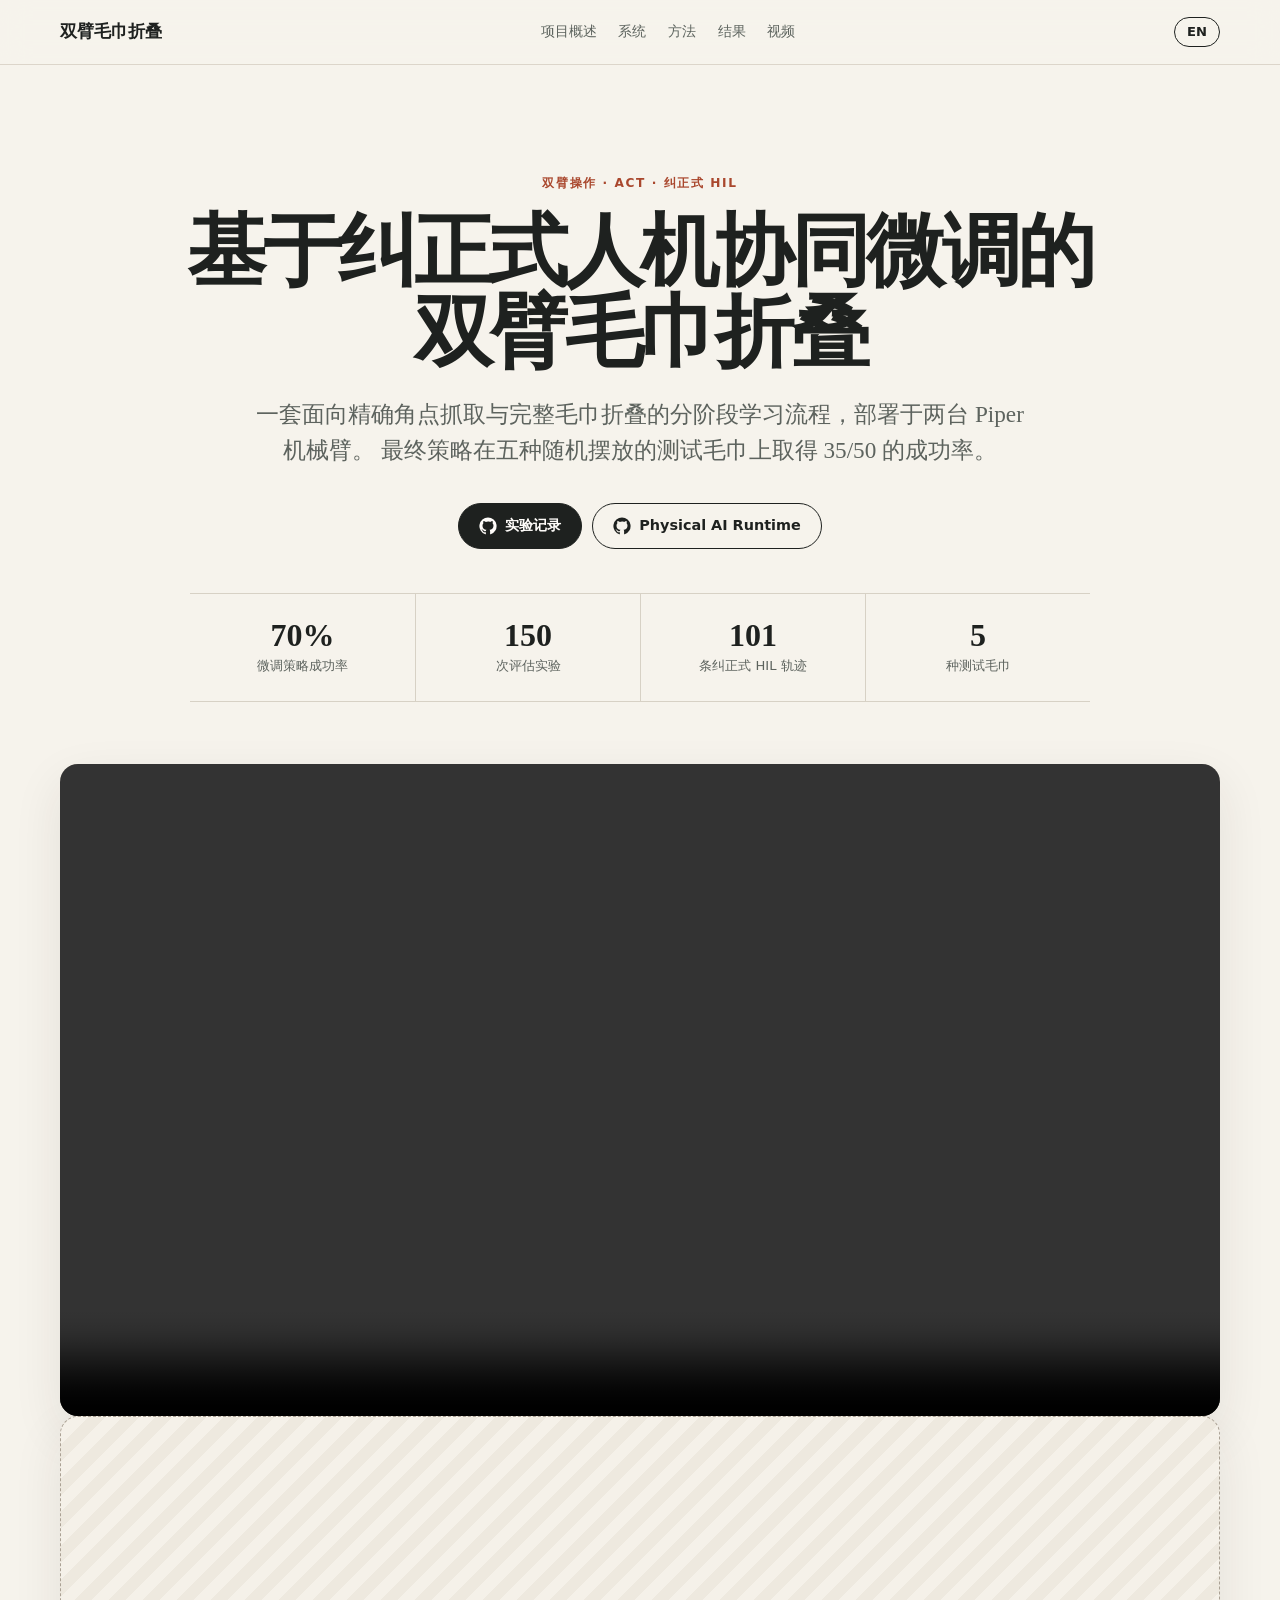
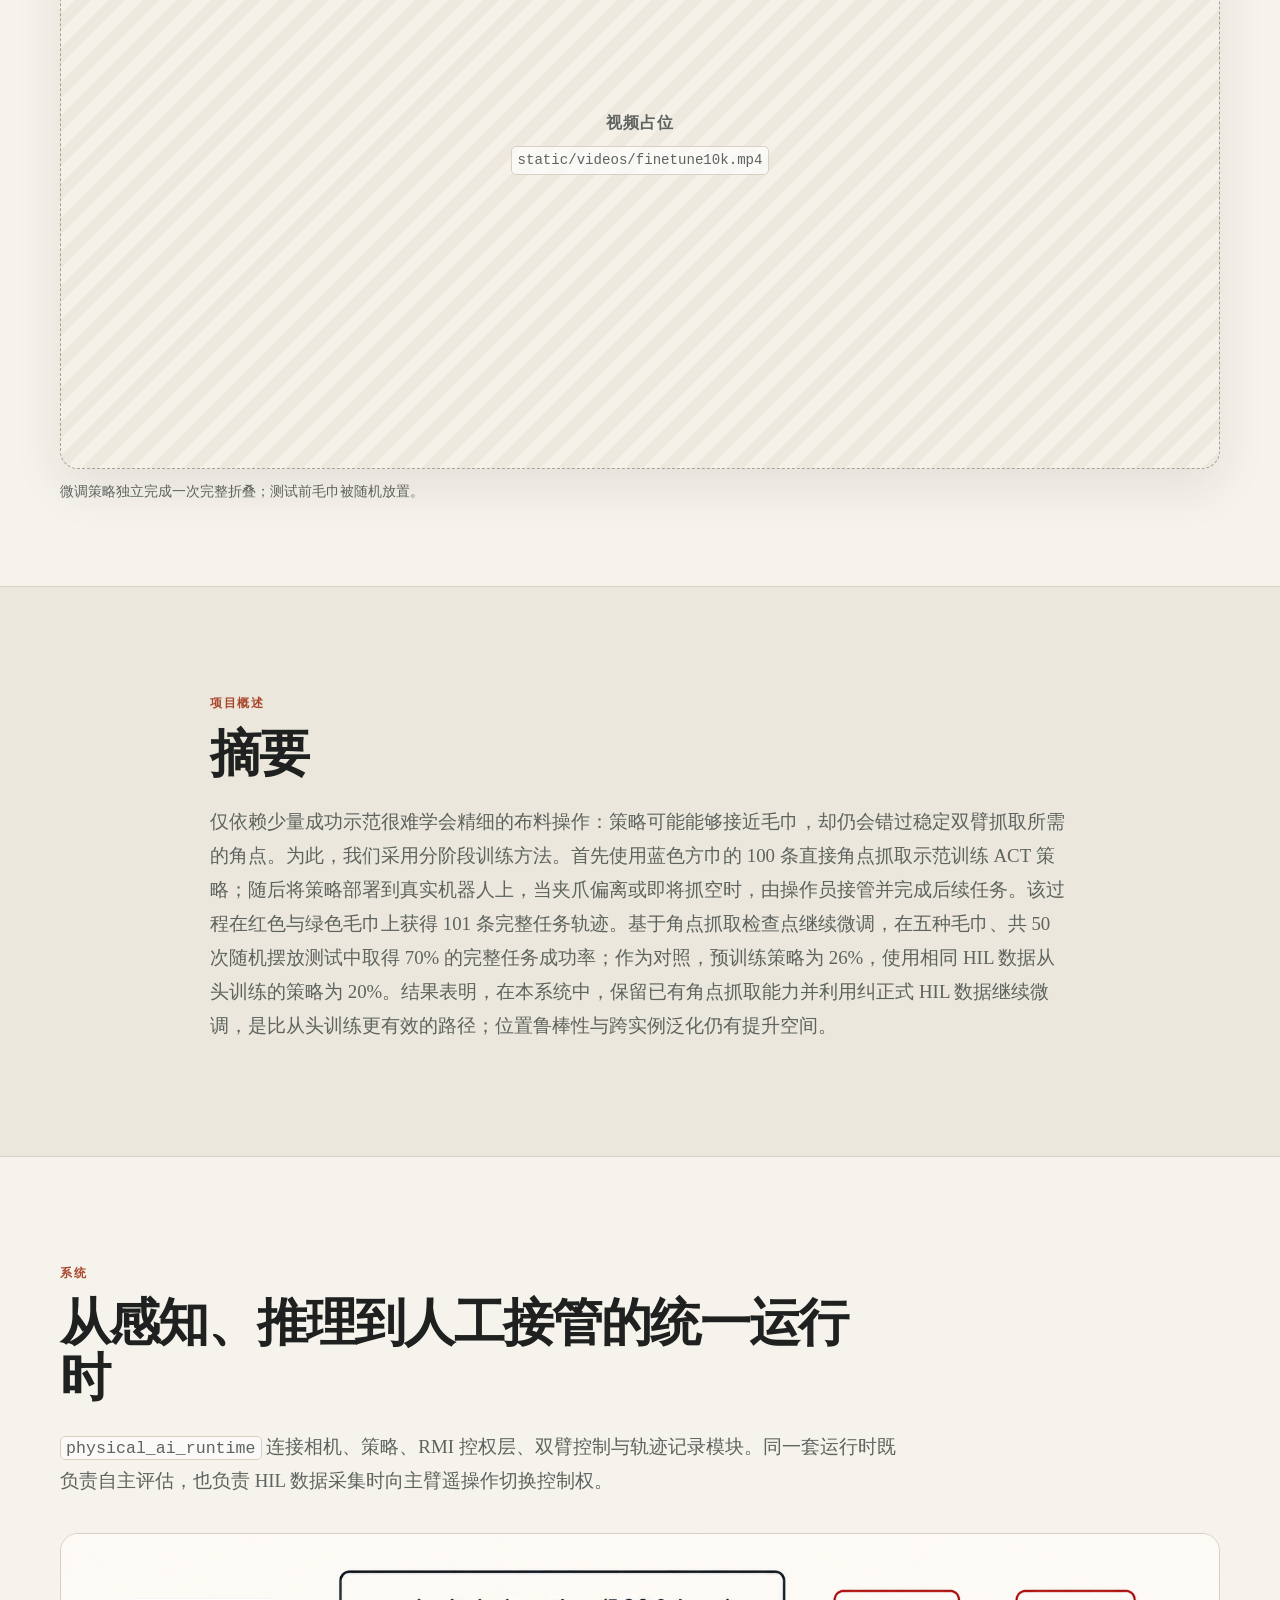
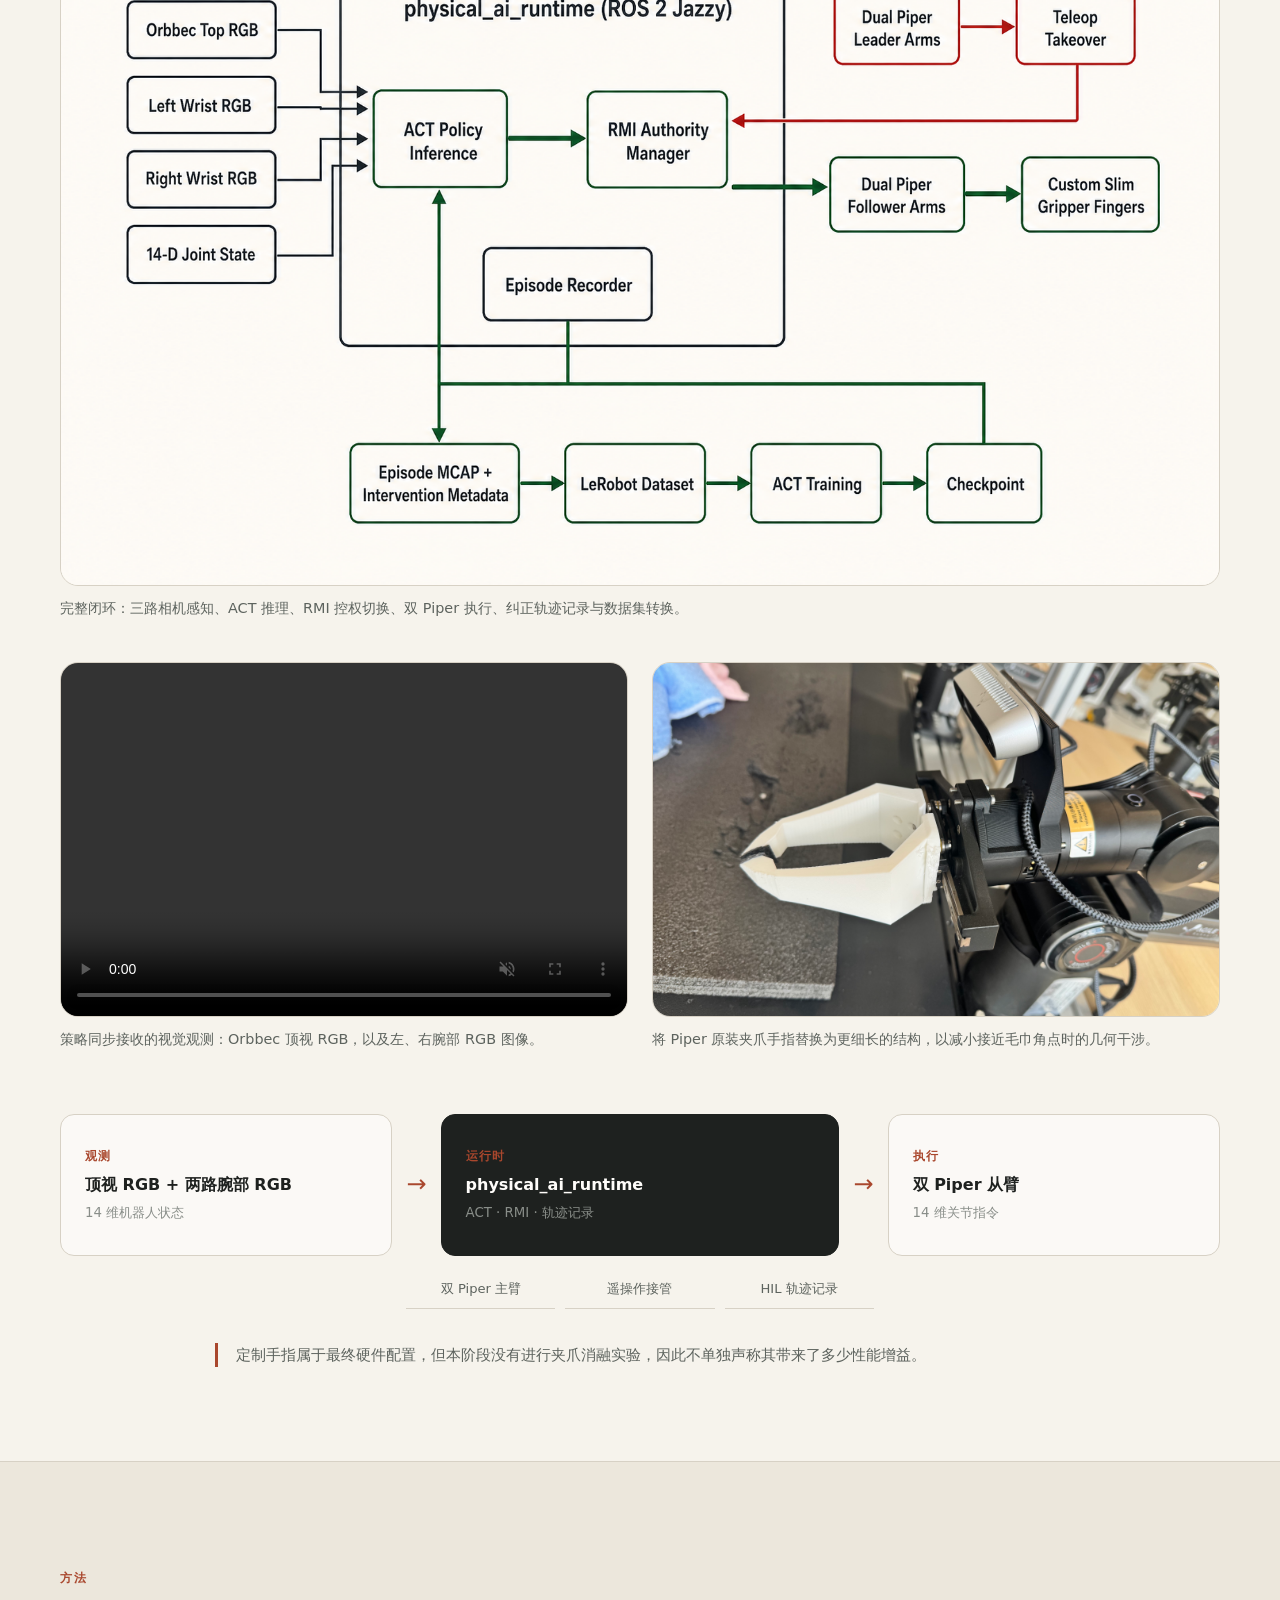
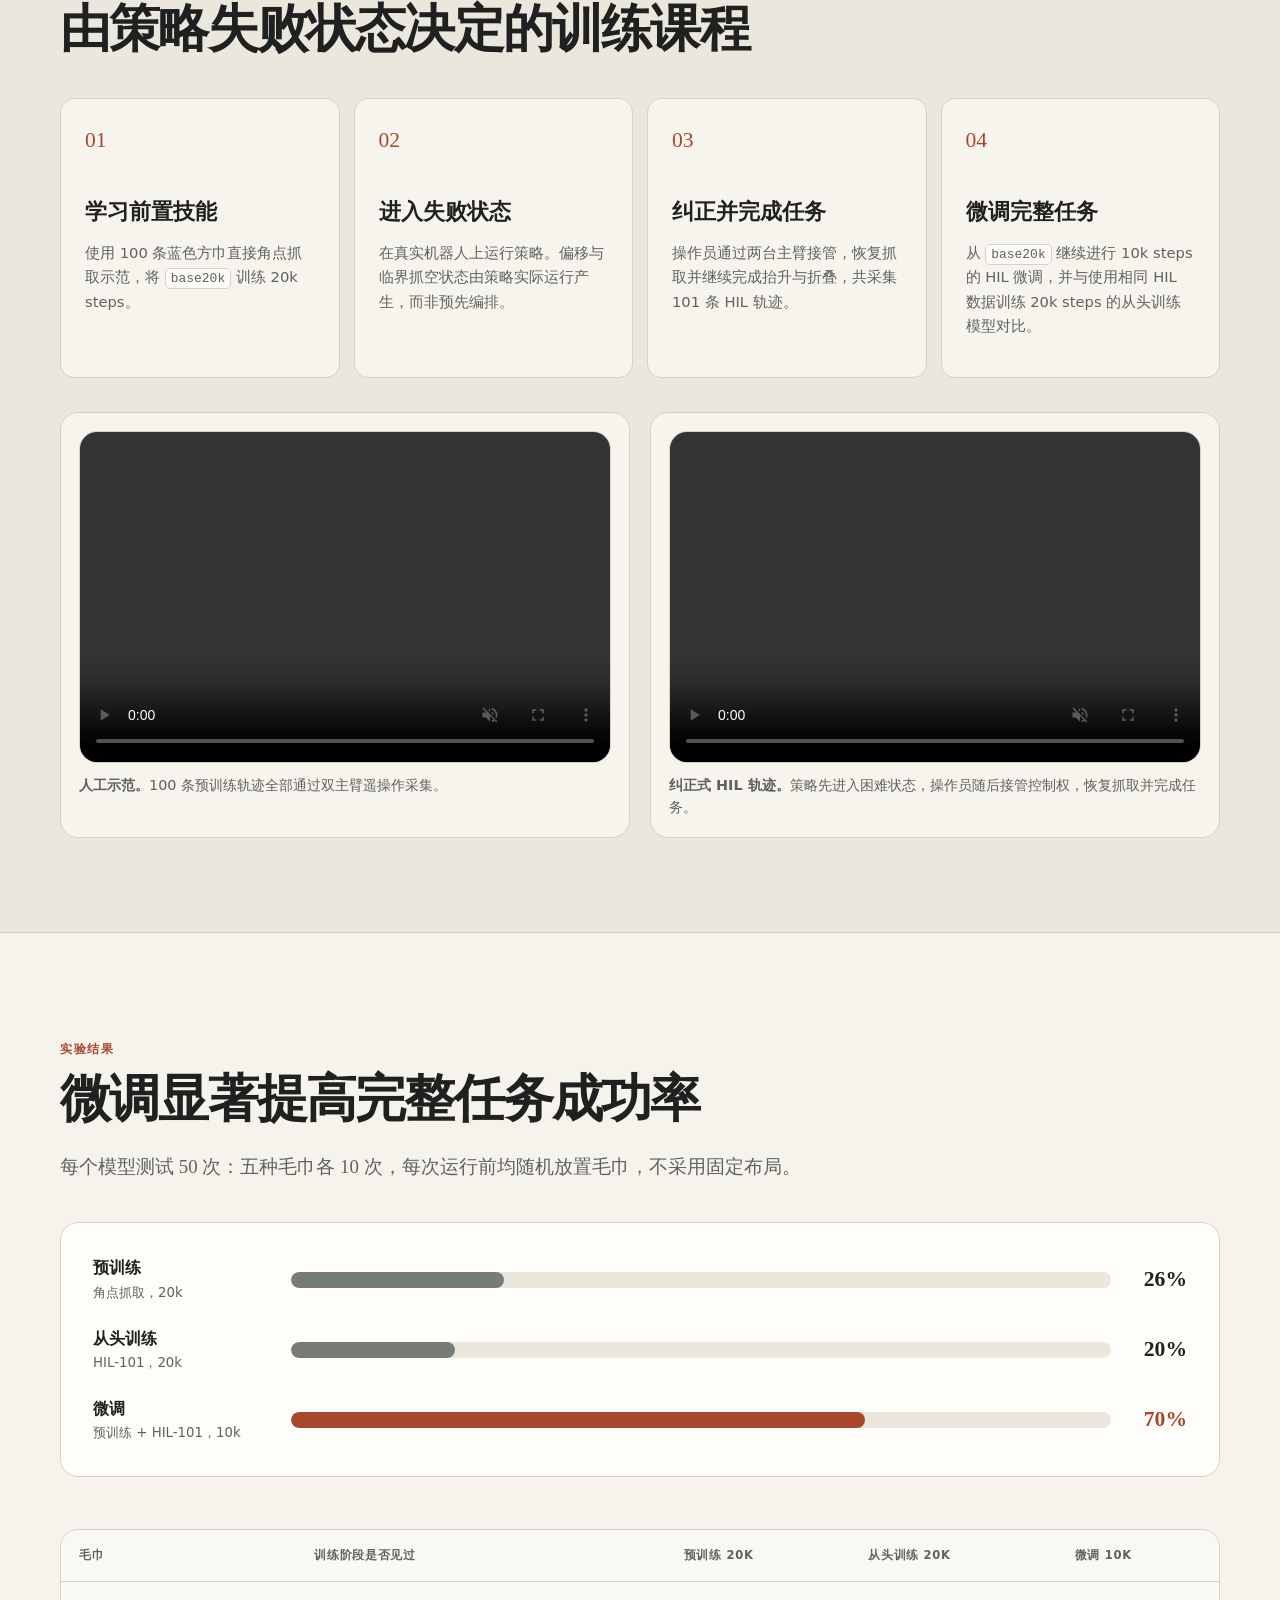
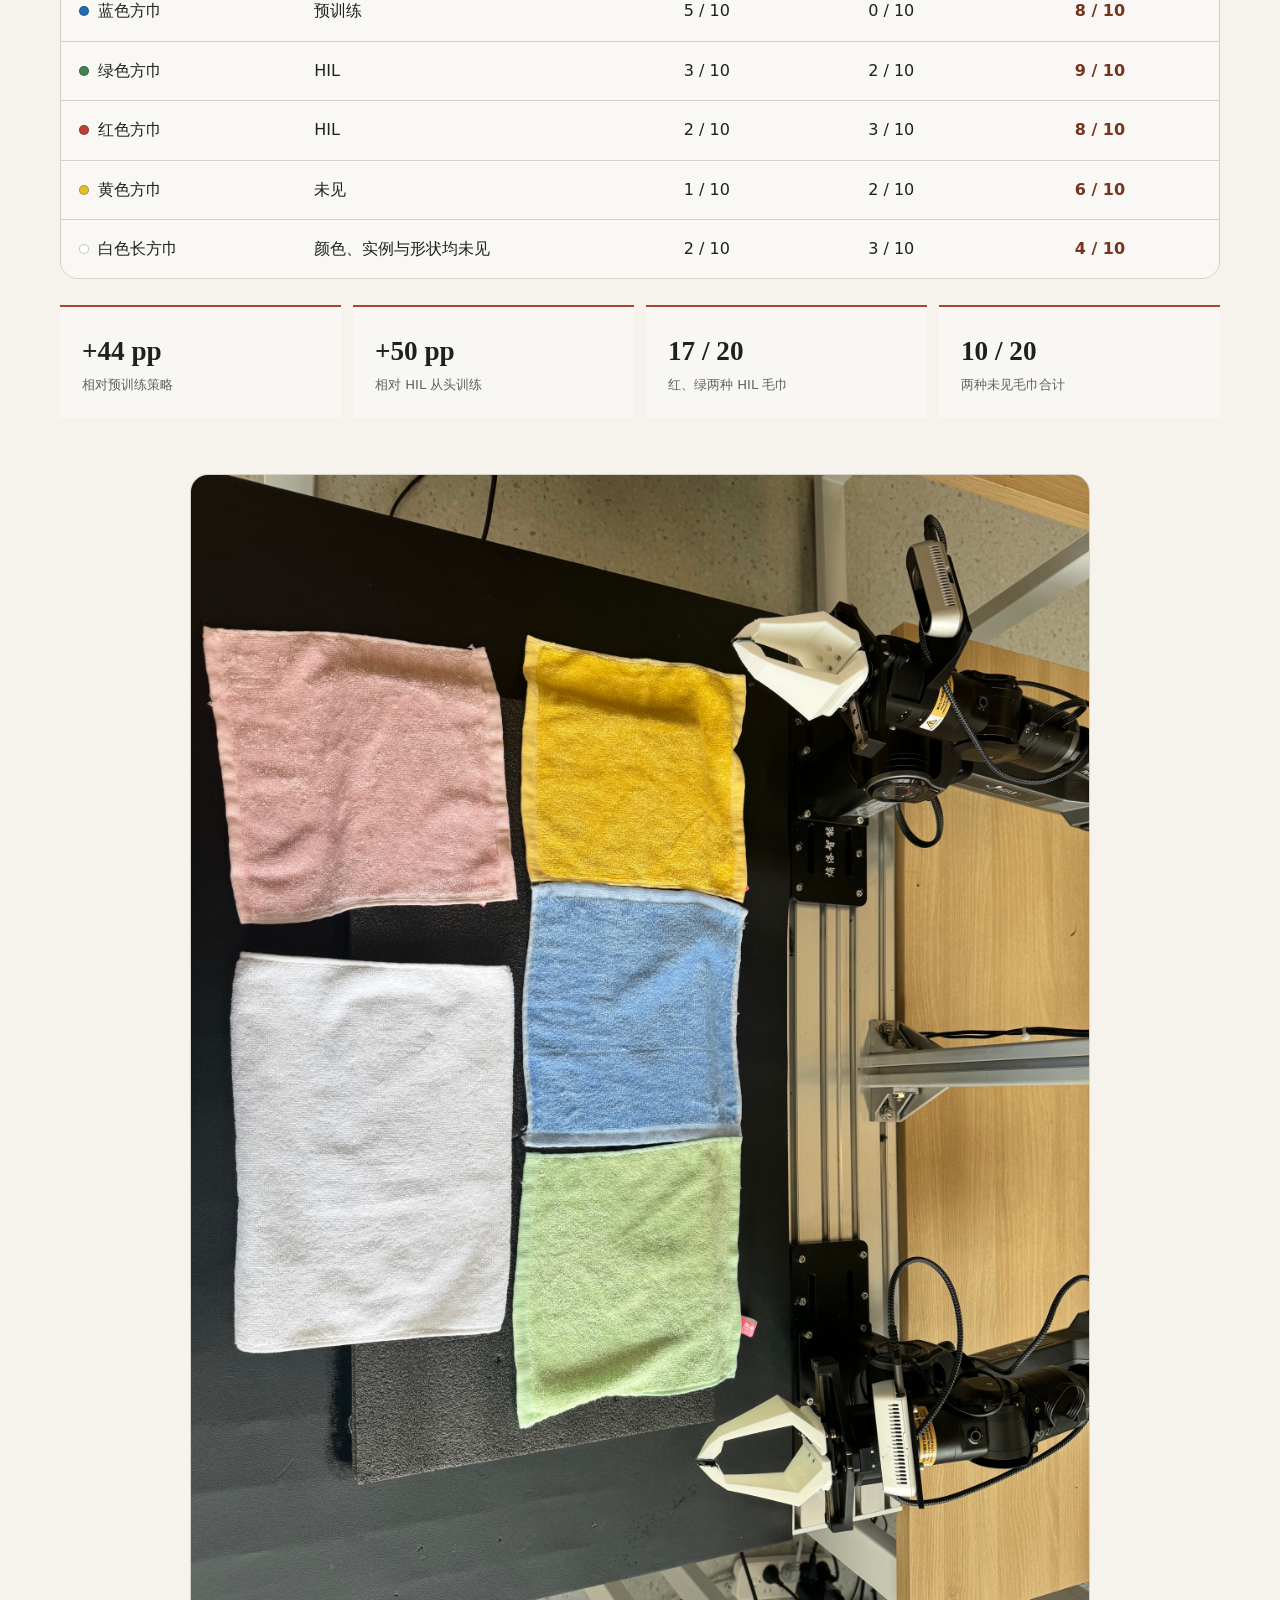
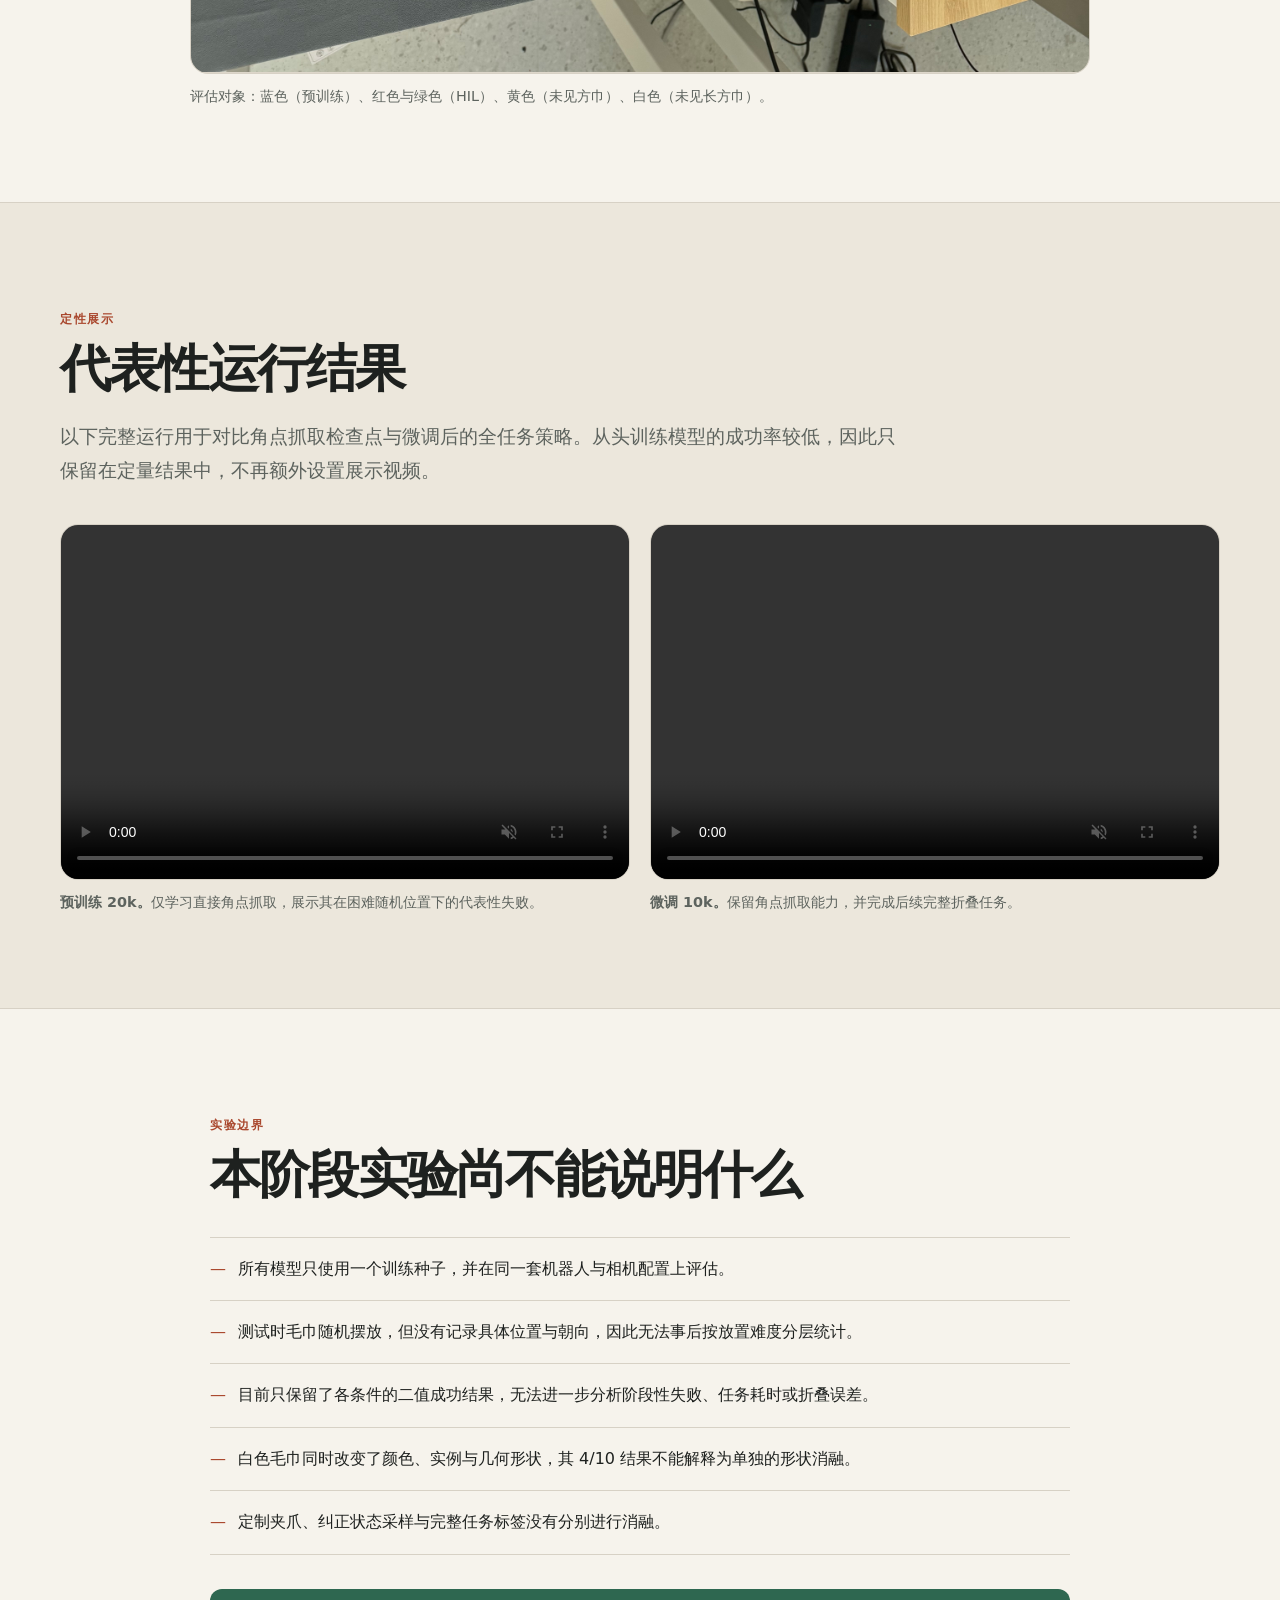
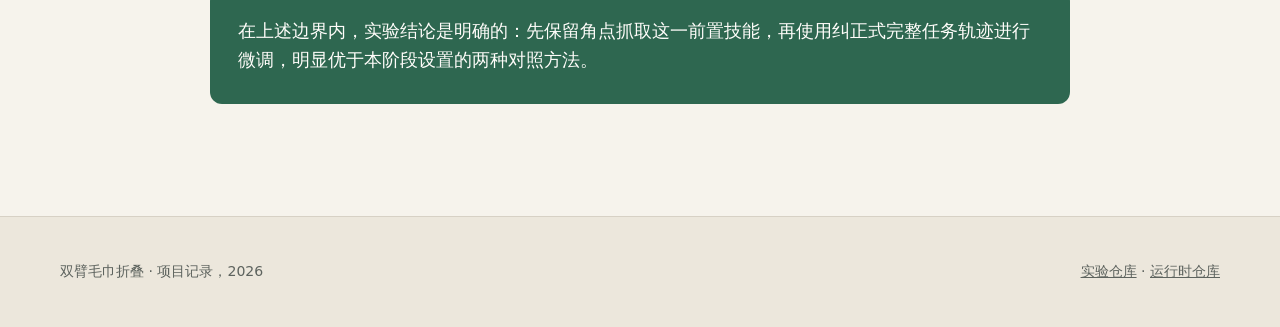
==== zh.html @ 4619b837 "feat: publish bilingual bimanual folding project page" ====
<!doctype html>
<html lang="zh-CN">
<head>
  <meta charset="utf-8">
  <meta name="viewport" content="width=device-width, initial-scale=1">
  <title>基于纠正式人机协同微调的双臂毛巾折叠</title>
  <meta name="description" content="一套基于双 Piper 机械臂的毛巾折叠系统：先用 ACT 学习角点抓取，再通过纠正式人机协同数据完成全任务微调。">
  <meta name="keywords" content="双臂操作, 毛巾折叠, ACT, 模仿学习, 人机协同, 机器人">
  <meta name="author" content="Bimanual Folding Project">
  <meta name="theme-color" content="#f5f2eb">
  <meta property="og:type" content="website">
  <meta property="og:title" content="基于纠正式人机协同微调的双臂毛巾折叠">
  <meta property="og:description" content="从角点抓取预训练到双 Piper 机械臂上的纠正式 HIL 微调。">
  <meta property="og:url" content="https://dream25851.github.io/Bimanual_Folding/zh.html">
  <meta property="og:image" content="https://dream25851.github.io/Bimanual_Folding/static/images/runtime_architecture.png">
  <meta name="twitter:card" content="summary_large_image">
  <link rel="stylesheet" href="static/css/index.css">
  <script defer src="static/js/index.js"></script>
</head>
<body>
  <header class="site-header">
    <nav class="nav-shell" aria-label="主导航">
      <a class="wordmark" href="#top">双臂毛巾折叠</a>
      <div class="nav-links">
        <a href="#overview">项目概述</a>
        <a href="#system">系统</a>
        <a href="#method">方法</a>
        <a href="#results">结果</a>
        <a href="#media">视频</a>
      </div>
      <a class="language-switch" href="index.html" lang="en" aria-label="Switch to English">EN</a>
    </nav>
  </header>

  <main id="top">
    <section class="hero section-shell">
      <div class="eyebrow">双臂操作 · ACT · 纠正式 HIL</div>
      <h1>基于纠正式人机协同微调的双臂毛巾折叠</h1>
      <p class="hero-lede">
        一套面向精确角点抓取与完整毛巾折叠的分阶段学习流程，部署于两台 Piper 机械臂。
        最终策略在五种随机摆放的测试毛巾上取得 35/50 的成功率。
      </p>
      <div class="hero-actions">
        <a class="button primary" href="https://github.com/dream25851/ACT" target="_blank" rel="noreferrer"><svg class="github-icon" viewBox="0 0 24 24" aria-hidden="true"><path d="M12 .7a11.5 11.5 0 0 0-3.64 22.4c.58.1.79-.25.79-.56v-2.22c-3.22.7-3.9-1.37-3.9-1.37-.53-1.34-1.29-1.7-1.29-1.7-1.05-.72.08-.71.08-.71 1.17.08 1.78 1.2 1.78 1.2 1.04 1.78 2.72 1.27 3.38.97.1-.75.4-1.27.74-1.56-2.57-.29-5.27-1.28-5.27-5.68 0-1.26.45-2.28 1.19-3.09-.12-.29-.52-1.46.11-3.05 0 0 .97-.31 3.16 1.18A10.9 10.9 0 0 1 12 6.12c.98 0 1.94.13 2.85.38 2.2-1.49 3.16-1.18 3.16-1.18.63 1.59.23 2.76.11 3.05.74.81 1.19 1.83 1.19 3.09 0 4.41-2.71 5.38-5.29 5.67.42.36.79 1.06.79 2.14v3.27c0 .31.21.67.8.56A11.5 11.5 0 0 0 12 .7Z"/></svg>实验记录</a>
        <a class="button secondary" href="https://github.com/dream25851/physical_ai_runtime" target="_blank" rel="noreferrer"><svg class="github-icon" viewBox="0 0 24 24" aria-hidden="true"><path d="M12 .7a11.5 11.5 0 0 0-3.64 22.4c.58.1.79-.25.79-.56v-2.22c-3.22.7-3.9-1.37-3.9-1.37-.53-1.34-1.29-1.7-1.29-1.7-1.05-.72.08-.71.08-.71 1.17.08 1.78 1.2 1.78 1.2 1.04 1.78 2.72 1.27 3.38.97.1-.75.4-1.27.74-1.56-2.57-.29-5.27-1.28-5.27-5.68 0-1.26.45-2.28 1.19-3.09-.12-.29-.52-1.46.11-3.05 0 0 .97-.31 3.16 1.18A10.9 10.9 0 0 1 12 6.12c.98 0 1.94.13 2.85.38 2.2-1.49 3.16-1.18 3.16-1.18.63 1.59.23 2.76.11 3.05.74.81 1.19 1.83 1.19 3.09 0 4.41-2.71 5.38-5.29 5.67.42.36.79 1.06.79 2.14v3.27c0 .31.21.67.8.56A11.5 11.5 0 0 0 12 .7Z"/></svg>Physical AI Runtime</a>
      </div>
      <div class="headline-metrics" aria-label="核心结果">
        <div class="metric"><strong>70%</strong><span>微调策略成功率</span></div>
        <div class="metric"><strong>150</strong><span>次评估实验</span></div>
        <div class="metric"><strong>101</strong><span>条纠正式 HIL 轨迹</span></div>
        <div class="metric"><strong>5</strong><span>种测试毛巾</span></div>
      </div>
    </section>

    <section class="wide-media section-shell" aria-label="项目演示视频">
      <video class="asset-media" controls muted loop playsinline preload="metadata" data-fallback="zh-finetune-fallback">
        <source src="static/videos/finetune10k.mp4" type="video/mp4">
      </video>
      <div class="asset-fallback" id="zh-finetune-fallback" hidden>
        <span>视频占位</span>
        <code>static/videos/finetune10k.mp4</code>
      </div>
      <p class="media-caption">微调策略独立完成一次完整折叠；测试前毛巾被随机放置。</p>
    </section>

    <section class="paper-section muted" id="overview">
      <div class="section-shell narrow">
        <p class="section-kicker">项目概述</p>
        <h2>摘要</h2>
        <p class="abstract">
          仅依赖少量成功示范很难学会精细的布料操作：策略可能能够接近毛巾，却仍会错过稳定双臂抓取所需的角点。为此，我们采用分阶段训练方法。首先使用蓝色方巾的 100 条直接角点抓取示范训练 ACT 策略；随后将策略部署到真实机器人上，当夹爪偏离或即将抓空时，由操作员接管并完成后续任务。该过程在红色与绿色毛巾上获得 101 条完整任务轨迹。基于角点抓取检查点继续微调，在五种毛巾、共 50 次随机摆放测试中取得 70% 的完整任务成功率；作为对照，预训练策略为 26%，使用相同 HIL 数据从头训练的策略为 20%。结果表明，在本系统中，保留已有角点抓取能力并利用纠正式 HIL 数据继续微调，是比从头训练更有效的路径；位置鲁棒性与跨实例泛化仍有提升空间。
        </p>
      </div>
    </section>

    <section class="paper-section" id="system">
      <div class="section-shell">
        <p class="section-kicker">系统</p>
        <h2>从感知、推理到人工接管的统一运行时</h2>
        <p class="section-intro">
          <code>physical_ai_runtime</code> 连接相机、策略、RMI 控权层、双臂控制与轨迹记录模块。同一套运行时既负责自主评估，也负责 HIL 数据采集时向主臂遥操作切换控制权。
        </p>

        <figure class="media-panel architecture-figure">
          <div class="asset-frame architecture-frame">
            <img class="asset-media" src="static/images/runtime_architecture.png" alt="physical_ai_runtime、纠正式遥操作与训练闭环架构图" loading="lazy" data-fallback="zh-architecture-fallback">
            <div class="asset-fallback" id="zh-architecture-fallback" hidden><span>架构图占位</span><code>static/images/runtime_architecture.png</code></div>
          </div>
          <figcaption>完整闭环：三路相机感知、ACT 推理、RMI 控权切换、双 Piper 执行、纠正轨迹记录与数据集转换。</figcaption>
        </figure>

        <div class="system-grid">
          <figure class="media-panel">
            <div class="asset-frame video-frame">
              <video class="asset-media" controls muted playsinline preload="metadata" data-fallback="zh-cameras-fallback">
                <source src="static/videos/three_camera_inputs.mp4" type="video/mp4">
              </video>
              <div class="asset-fallback" id="zh-cameras-fallback" hidden><span>视频占位</span><code>static/videos/three_camera_inputs.mp4</code></div>
            </div>
            <figcaption>策略同步接收的视觉观测：Orbbec 顶视 RGB，以及左、右腕部 RGB 图像。</figcaption>
          </figure>
          <figure class="media-panel">
            <div class="asset-frame image-frame">
              <img class="asset-media" src="static/images/slim_gripper.jpg" alt="Piper 机械臂上的细长定制夹爪手指" loading="lazy" data-fallback="zh-gripper-fallback">
              <div class="asset-fallback" id="zh-gripper-fallback" hidden><span>图片占位</span><code>static/images/slim_gripper.jpg</code></div>
            </div>
            <figcaption>将 Piper 原装夹爪手指替换为更细长的结构，以减小接近毛巾角点时的几何干涉。</figcaption>
          </figure>
        </div>

        <div class="architecture" aria-label="系统架构摘要">
          <div class="arch-node">
            <span class="arch-label">观测</span>
            <strong>顶视 RGB + 两路腕部 RGB</strong>
            <small>14 维机器人状态</small>
          </div>
          <div class="arch-arrow" aria-hidden="true">→</div>
          <div class="arch-node emphasized">
            <span class="arch-label">运行时</span>
            <strong>physical_ai_runtime</strong>
            <small>ACT · RMI · 轨迹记录</small>
          </div>
          <div class="arch-arrow" aria-hidden="true">→</div>
          <div class="arch-node">
            <span class="arch-label">执行</span>
            <strong>双 Piper 从臂</strong>
            <small>14 维关节指令</small>
          </div>
          <div class="arch-branch">
            <span>双 Piper 主臂</span><span>遥操作接管</span><span>HIL 轨迹记录</span>
          </div>
        </div>

        <p class="evidence-note">
          定制手指属于最终硬件配置，但本阶段没有进行夹爪消融实验，因此不单独声称其带来了多少性能增益。
        </p>
      </div>
    </section>

    <section class="paper-section muted" id="method">
      <div class="section-shell">
        <p class="section-kicker">方法</p>
        <h2>由策略失败状态决定的训练课程</h2>
        <div class="method-steps">
          <article class="method-card">
            <span class="step-number">01</span>
            <h3>学习前置技能</h3>
            <p>使用 100 条蓝色方巾直接角点抓取示范，将 <code>base20k</code> 训练 20k steps。</p>
          </article>
          <article class="method-card">
            <span class="step-number">02</span>
            <h3>进入失败状态</h3>
            <p>在真实机器人上运行策略。偏移与临界抓空状态由策略实际运行产生，而非预先编排。</p>
          </article>
          <article class="method-card">
            <span class="step-number">03</span>
            <h3>纠正并完成任务</h3>
            <p>操作员通过两台主臂接管，恢复抓取并继续完成抬升与折叠，共采集 101 条 HIL 轨迹。</p>
          </article>
          <article class="method-card">
            <span class="step-number">04</span>
            <h3>微调完整任务</h3>
            <p>从 <code>base20k</code> 继续进行 10k steps 的 HIL 微调，并与使用相同 HIL 数据训练 20k steps 的从头训练模型对比。</p>
          </article>
        </div>

        <div class="method-media-grid">
          <figure class="media-panel method-media-card">
            <div class="asset-frame video-frame">
              <video class="asset-media" controls muted playsinline preload="metadata" data-fallback="zh-teleop-fallback">
                <source src="static/videos/pretraining_teleop.mp4" type="video/mp4">
              </video>
              <div class="asset-fallback" id="zh-teleop-fallback" hidden><span>视频占位</span><code>static/videos/pretraining_teleop.mp4</code></div>
            </div>
            <figcaption><strong>人工示范。</strong>100 条预训练轨迹全部通过双主臂遥操作采集。</figcaption>
          </figure>
          <figure class="media-panel method-media-card">
            <div class="asset-frame video-frame">
              <video class="asset-media" controls muted playsinline preload="metadata" data-fallback="zh-hil-fallback">
                <source src="static/videos/policy_hil_takeover.mp4" type="video/mp4">
              </video>
              <div class="asset-fallback" id="zh-hil-fallback" hidden><span>视频占位</span><code>static/videos/policy_hil_takeover.mp4</code></div>
            </div>
            <figcaption><strong>纠正式 HIL 轨迹。</strong>策略先进入困难状态，操作员随后接管控制权，恢复抓取并完成任务。</figcaption>
          </figure>
        </div>
      </div>
    </section>

    <section class="paper-section" id="results">
      <div class="section-shell">
        <p class="section-kicker">实验结果</p>
        <h2>微调显著提高完整任务成功率</h2>
        <p class="section-intro">每个模型测试 50 次：五种毛巾各 10 次，每次运行前均随机放置毛巾，不采用固定布局。</p>

        <div class="score-chart" role="img" aria-label="完整任务成功率：预训练模型 26%，HIL 从头训练模型 20%，微调模型 70%">
          <div class="score-row">
            <div class="score-name"><strong>预训练</strong><small>角点抓取，20k</small></div>
            <div class="score-track"><span style="width:26%"></span></div>
            <div class="score-value">26%</div>
          </div>
          <div class="score-row">
            <div class="score-name"><strong>从头训练</strong><small>HIL-101，20k</small></div>
            <div class="score-track"><span style="width:20%"></span></div>
            <div class="score-value">20%</div>
          </div>
          <div class="score-row highlight">
            <div class="score-name"><strong>微调</strong><small>预训练 + HIL-101，10k</small></div>
            <div class="score-track"><span style="width:70%"></span></div>
            <div class="score-value">70%</div>
          </div>
        </div>

        <div class="table-wrap">
          <table>
            <thead>
              <tr><th>毛巾</th><th>训练阶段是否见过</th><th>预训练 20k</th><th>从头训练 20k</th><th>微调 10k</th></tr>
            </thead>
            <tbody>
              <tr><td><span class="swatch blue"></span>蓝色方巾</td><td>预训练</td><td>5 / 10</td><td>0 / 10</td><td class="best">8 / 10</td></tr>
              <tr><td><span class="swatch green"></span>绿色方巾</td><td>HIL</td><td>3 / 10</td><td>2 / 10</td><td class="best">9 / 10</td></tr>
              <tr><td><span class="swatch red"></span>红色方巾</td><td>HIL</td><td>2 / 10</td><td>3 / 10</td><td class="best">8 / 10</td></tr>
              <tr><td><span class="swatch yellow"></span>黄色方巾</td><td>未见</td><td>1 / 10</td><td>2 / 10</td><td class="best">6 / 10</td></tr>
              <tr><td><span class="swatch white"></span>白色长方巾</td><td>颜色、实例与形状均未见</td><td>2 / 10</td><td>3 / 10</td><td class="best">4 / 10</td></tr>
            </tbody>
          </table>
        </div>

        <div class="result-notes">
          <article><strong>+44 pp</strong><span>相对预训练策略</span></article>
          <article><strong>+50 pp</strong><span>相对 HIL 从头训练</span></article>
          <article><strong>17 / 20</strong><span>红、绿两种 HIL 毛巾</span></article>
          <article><strong>10 / 20</strong><span>两种未见毛巾合计</span></article>
        </div>

        <figure class="media-panel towel-panel">
          <div class="asset-frame image-frame">
            <img class="asset-media" src="static/images/towel_set.jpg" alt="用于评估的五种毛巾" loading="lazy" data-fallback="zh-towels-fallback">
            <div class="asset-fallback" id="zh-towels-fallback" hidden><span>图片占位</span><code>static/images/towel_set.jpg</code></div>
          </div>
          <figcaption>评估对象：蓝色（预训练）、红色与绿色（HIL）、黄色（未见方巾）、白色（未见长方巾）。</figcaption>
        </figure>
      </div>
    </section>

    <section class="paper-section muted" id="media">
      <div class="section-shell">
        <p class="section-kicker">定性展示</p>
        <h2>代表性运行结果</h2>
        <p class="section-intro">以下完整运行用于对比角点抓取检查点与微调后的全任务策略。从头训练模型的成功率较低，因此只保留在定量结果中，不再额外设置展示视频。</p>
        <div class="video-grid">
          <figure class="media-panel">
            <div class="asset-frame video-frame">
              <video class="asset-media" controls muted playsinline preload="metadata" data-fallback="zh-base-fallback">
                <source src="static/videos/base20k.mp4" type="video/mp4">
              </video>
              <div class="asset-fallback" id="zh-base-fallback" hidden><span>视频占位</span><code>static/videos/base20k.mp4</code></div>
            </div>
            <figcaption><strong>预训练 20k。</strong>仅学习直接角点抓取，展示其在困难随机位置下的代表性失败。</figcaption>
          </figure>
          <figure class="media-panel">
            <div class="asset-frame video-frame">
              <video class="asset-media" controls muted playsinline preload="metadata" data-fallback="zh-fine-fallback">
                <source src="static/videos/finetune10k.mp4" type="video/mp4">
              </video>
              <div class="asset-fallback" id="zh-fine-fallback" hidden><span>视频占位</span><code>static/videos/finetune10k.mp4</code></div>
            </div>
            <figcaption><strong>微调 10k。</strong>保留角点抓取能力，并完成后续完整折叠任务。</figcaption>
          </figure>
        </div>
      </div>
    </section>

    <section class="paper-section" id="limitations">
      <div class="section-shell narrow">
        <p class="section-kicker">实验边界</p>
        <h2>本阶段实验尚不能说明什么</h2>
        <ul class="limitations-list">
          <li>所有模型只使用一个训练种子，并在同一套机器人与相机配置上评估。</li>
          <li>测试时毛巾随机摆放，但没有记录具体位置与朝向，因此无法事后按放置难度分层统计。</li>
          <li>目前只保留了各条件的二值成功结果，无法进一步分析阶段性失败、任务耗时或折叠误差。</li>
          <li>白色毛巾同时改变了颜色、实例与几何形状，其 4/10 结果不能解释为单独的形状消融。</li>
          <li>定制夹爪、纠正状态采样与完整任务标签没有分别进行消融。</li>
        </ul>
        <p class="closing-statement">在上述边界内，实验结论是明确的：先保留角点抓取这一前置技能，再使用纠正式完整任务轨迹进行微调，明显优于本阶段设置的两种对照方法。</p>
      </div>
    </section>
  </main>

  <footer>
    <div class="section-shell footer-inner">
      <span>双臂毛巾折叠 · 项目记录，2026</span>
      <span><a href="https://github.com/dream25851/ACT">实验仓库</a> · <a href="https://github.com/dream25851/physical_ai_runtime">运行时仓库</a></span>
    </div>
  </footer>
</body>
</html>
---- static/css/index.css ----
:root {
  --paper: #f6f3ec;
  --paper-deep: #ece7dc;
  --ink: #1e211f;
  --muted: #5d635e;
  --line: #d7d1c5;
  --accent: #a9472d;
  --accent-dark: #78331f;
  --green: #2e6750;
  --white: #fffdfa;
  --shadow: 0 18px 50px rgba(43, 38, 30, 0.09);
  --radius: 18px;
  --max-width: 1160px;
}

* {
  box-sizing: border-box;
}

html {
  scroll-behavior: smooth;
}

body {
  margin: 0;
  color: var(--ink);
  background: var(--paper);
  font-family: Inter, ui-sans-serif, system-ui, -apple-system, BlinkMacSystemFont, "Segoe UI", sans-serif;
  font-size: 16px;
  line-height: 1.65;
  -webkit-font-smoothing: antialiased;
}

a {
  color: inherit;
}

code {
  padding: 0.12rem 0.32rem;
  border: 1px solid var(--line);
  border-radius: 5px;
  background: rgba(255, 255, 255, 0.65);
  font-family: "SFMono-Regular", Consolas, "Liberation Mono", monospace;
  font-size: 0.88em;
}

.section-shell {
  width: min(calc(100% - 40px), var(--max-width));
  margin: 0 auto;
}

.narrow {
  max-width: 860px;
}

.site-header {
  position: sticky;
  top: 0;
  z-index: 20;
  border-bottom: 1px solid rgba(215, 209, 197, 0.85);
  background: rgba(246, 243, 236, 0.92);
  backdrop-filter: blur(14px);
}

.nav-shell {
  width: min(calc(100% - 40px), var(--max-width));
  min-height: 64px;
  margin: 0 auto;
  display: flex;
  align-items: center;
  justify-content: space-between;
  gap: 2rem;
}

.wordmark {
  font-family: Georgia, "Times New Roman", serif;
  font-size: 1.08rem;
  font-weight: 700;
  text-decoration: none;
}

.nav-links {
  display: flex;
  gap: 1.35rem;
  color: var(--muted);
  font-size: 0.9rem;
}

.nav-links a {
  text-decoration: none;
}

.nav-links a:hover {
  color: var(--accent);
}

.language-switch {
  padding: 5px 12px;
  border: 1px solid var(--ink);
  border-radius: 999px;
  font-size: 0.82rem;
  font-weight: 750;
  line-height: 1.4;
  text-decoration: none;
}

.language-switch:hover {
  color: var(--white);
  background: var(--ink);
}

.hero {
  padding: 108px 0 62px;
  text-align: center;
}

.eyebrow,
.section-kicker {
  color: var(--accent);
  font-size: 0.76rem;
  font-weight: 800;
  letter-spacing: 0.13em;
  text-transform: uppercase;
}

.hero h1 {
  max-width: 980px;
  margin: 18px auto 24px;
  font-family: Georgia, "Times New Roman", serif;
  font-size: clamp(2.5rem, 6.2vw, 5.25rem);
  font-weight: 600;
  letter-spacing: -0.045em;
  line-height: 1.02;
}

.hero-lede {
  max-width: 780px;
  margin: 0 auto;
  color: var(--muted);
  font-family: Georgia, "Times New Roman", serif;
  font-size: clamp(1.13rem, 2.2vw, 1.45rem);
  line-height: 1.55;
}

.hero-actions {
  margin: 34px 0 44px;
  display: flex;
  justify-content: center;
  flex-wrap: wrap;
  gap: 10px;
}

.button {
  display: inline-flex;
  align-items: center;
  justify-content: center;
  min-height: 46px;
  padding: 0 20px;
  border: 1px solid var(--ink);
  border-radius: 999px;
  font-size: 0.9rem;
  font-weight: 700;
  text-decoration: none;
  transition: transform 160ms ease, background 160ms ease;
}

.github-icon {
  width: 18px;
  height: 18px;
  margin-right: 8px;
  flex: 0 0 auto;
  fill: currentColor;
}

.button:hover {
  transform: translateY(-2px);
}

.button.primary {
  color: var(--white);
  background: var(--ink);
}

.button.secondary {
  background: transparent;
}

.headline-metrics {
  max-width: 900px;
  margin: 0 auto;
  display: grid;
  grid-template-columns: repeat(4, 1fr);
  border-top: 1px solid var(--line);
  border-bottom: 1px solid var(--line);
}

.metric {
  padding: 24px 12px;
  display: flex;
  flex-direction: column;
  gap: 2px;
}

.metric + .metric {
  border-left: 1px solid var(--line);
}

.metric strong {
  font-family: Georgia, "Times New Roman", serif;
  font-size: 2rem;
  line-height: 1.1;
}

.metric span {
  color: var(--muted);
  font-size: 0.82rem;
}

.wide-media {
  margin-bottom: 84px;
}

.wide-media video,
.wide-media .asset-fallback {
  width: 100%;
  aspect-ratio: 16 / 9;
  border-radius: var(--radius);
  box-shadow: var(--shadow);
}

.asset-media {
  display: block;
  max-width: 100%;
  background: #d8d2c6;
  object-fit: cover;
}

.asset-fallback {
  min-height: 260px;
  display: flex;
  flex-direction: column;
  align-items: center;
  justify-content: center;
  gap: 10px;
  border: 1px dashed #aaa194;
  color: var(--muted);
  background: repeating-linear-gradient(-45deg, #eee9df, #eee9df 12px, #f5f1e9 12px, #f5f1e9 24px);
  text-align: center;
}

.asset-fallback[hidden] {
  display: none;
}

.asset-fallback span {
  font-weight: 700;
  letter-spacing: 0.05em;
  text-transform: uppercase;
}

.media-caption,
figcaption {
  margin: 12px 0 0;
  color: var(--muted);
  font-size: 0.9rem;
  line-height: 1.5;
}

.paper-section {
  padding: 94px 0;
  scroll-margin-top: 64px;
}

.paper-section.muted {
  border-top: 1px solid var(--line);
  border-bottom: 1px solid var(--line);
  background: var(--paper-deep);
}

.paper-section h2 {
  max-width: 820px;
  margin: 10px 0 24px;
  font-family: Georgia, "Times New Roman", serif;
  font-size: clamp(2rem, 4vw, 3.25rem);
  font-weight: 600;
  letter-spacing: -0.035em;
  line-height: 1.08;
}

.paper-section h3 {
  margin: 0 0 10px;
  font-family: Georgia, "Times New Roman", serif;
  font-size: 1.35rem;
  line-height: 1.2;
}

.abstract,
.section-intro {
  color: var(--muted);
  font-family: Georgia, "Times New Roman", serif;
  font-size: 1.18rem;
  line-height: 1.8;
}

.section-intro {
  max-width: 840px;
  margin-bottom: 36px;
}

.system-grid {
  margin-top: 42px;
  display: grid;
  grid-template-columns: repeat(2, minmax(0, 1fr));
  gap: 24px;
}

.architecture-figure {
  margin-top: 42px;
}

.architecture-frame,
.architecture-frame img {
  width: 100%;
  aspect-ratio: 16 / 9;
}

.media-panel {
  margin: 0;
}

.asset-frame {
  position: relative;
  overflow: hidden;
  border: 1px solid var(--line);
  border-radius: var(--radius);
  background: #ddd6ca;
}

.image-frame,
.image-frame img,
.video-frame,
.video-frame video {
  width: 100%;
  aspect-ratio: 16 / 10;
}

.architecture {
  margin-top: 64px;
  display: grid;
  grid-template-columns: 1fr auto 1.2fr auto 1fr;
  align-items: center;
  gap: 14px;
}

.arch-node {
  min-height: 142px;
  padding: 24px;
  display: flex;
  flex-direction: column;
  justify-content: center;
  border: 1px solid var(--line);
  border-radius: 14px;
  background: rgba(255, 255, 255, 0.48);
}

.arch-node.emphasized {
  color: var(--white);
  border-color: var(--ink);
  background: var(--ink);
}

.arch-label {
  margin-bottom: 6px;
  color: var(--accent);
  font-size: 0.72rem;
  font-weight: 800;
  letter-spacing: 0.09em;
  text-transform: uppercase;
}

.arch-node strong {
  font-size: 1rem;
}

.arch-node small {
  margin-top: 4px;
  color: #898e89;
}

.arch-arrow {
  color: var(--accent);
  font-size: 1.5rem;
}

.arch-branch {
  grid-column: 2 / 5;
  display: grid;
  grid-template-columns: repeat(3, 1fr);
  gap: 10px;
  color: var(--muted);
  font-size: 0.82rem;
  text-align: center;
}

.arch-branch span {
  padding: 8px 12px;
  border-bottom: 1px solid var(--line);
}

.evidence-note {
  max-width: 850px;
  margin: 34px auto 0;
  padding-left: 18px;
  border-left: 3px solid var(--accent);
  color: var(--muted);
  font-size: 0.92rem;
}

.method-steps {
  margin-top: 42px;
  display: grid;
  grid-template-columns: repeat(4, minmax(0, 1fr));
  gap: 14px;
}

.method-card {
  min-height: 260px;
  padding: 24px;
  border: 1px solid var(--line);
  border-radius: 14px;
  background: rgba(255, 253, 250, 0.58);
}

.method-card p {
  color: var(--muted);
  font-size: 0.92rem;
}

.step-number {
  display: block;
  margin-bottom: 42px;
  color: var(--accent);
  font-family: Georgia, "Times New Roman", serif;
  font-size: 1.35rem;
}

.hil-media {
  margin-top: 34px;
  padding: 34px;
  display: grid;
  grid-template-columns: 0.8fr 1.2fr;
  align-items: center;
  gap: 34px;
  border-radius: var(--radius);
  color: var(--white);
  background: var(--ink);
}

.hil-media p {
  margin: 0;
  color: #c6c8c4;
}

.method-media-grid {
  margin-top: 34px;
  display: grid;
  grid-template-columns: repeat(2, minmax(0, 1fr));
  gap: 20px;
}

.method-media-card {
  padding: 18px;
  border: 1px solid var(--line);
  border-radius: var(--radius);
  background: rgba(255, 253, 250, 0.58);
}

.score-chart {
  margin: 38px 0 52px;
  padding: 32px;
  border: 1px solid var(--line);
  border-radius: var(--radius);
  background: var(--white);
}

.score-row {
  display: grid;
  grid-template-columns: 180px 1fr 58px;
  align-items: center;
  gap: 18px;
}

.score-row + .score-row {
  margin-top: 22px;
}

.score-name {
  display: flex;
  flex-direction: column;
}

.score-name small {
  color: var(--muted);
}

.score-track {
  height: 16px;
  overflow: hidden;
  border-radius: 999px;
  background: var(--paper-deep);
}

.score-track span {
  display: block;
  height: 100%;
  border-radius: inherit;
  background: #777c77;
}

.score-row.highlight .score-track span {
  background: var(--accent);
}

.score-row.highlight .score-value {
  color: var(--accent);
}

.score-value {
  font-family: Georgia, "Times New Roman", serif;
  font-size: 1.35rem;
  font-weight: 700;
  text-align: right;
}

.table-wrap {
  overflow-x: auto;
  border: 1px solid var(--line);
  border-radius: var(--radius);
}

table {
  width: 100%;
  min-width: 720px;
  border-collapse: collapse;
  background: rgba(255, 255, 255, 0.42);
}

th,
td {
  padding: 16px 18px;
  border-bottom: 1px solid var(--line);
  text-align: left;
}

th {
  color: var(--muted);
  font-size: 0.72rem;
  letter-spacing: 0.06em;
  text-transform: uppercase;
}

tbody tr:last-child td {
  border-bottom: 0;
}

td.best {
  color: var(--accent-dark);
  font-weight: 800;
}

.swatch {
  width: 10px;
  height: 10px;
  margin-right: 9px;
  display: inline-block;
  border: 1px solid rgba(0, 0, 0, 0.22);
  border-radius: 50%;
}

.swatch.blue { background: #2469b1; }
.swatch.green { background: #468151; }
.swatch.red { background: #b94234; }
.swatch.yellow { background: #e3bd31; }
.swatch.white { background: #fff; }

.result-notes {
  margin: 26px 0 56px;
  display: grid;
  grid-template-columns: repeat(4, 1fr);
  gap: 12px;
}

.result-notes article {
  padding: 22px;
  display: flex;
  flex-direction: column;
  border-top: 2px solid var(--accent);
  background: rgba(255, 255, 255, 0.34);
}

.result-notes strong {
  font-family: Georgia, "Times New Roman", serif;
  font-size: 1.7rem;
}

.result-notes span {
  color: var(--muted);
  font-size: 0.82rem;
}

.towel-panel {
  max-width: 900px;
  margin: 0 auto;
}

.towel-panel .image-frame,
.towel-panel .image-frame img {
  aspect-ratio: 3 / 4;
}

.video-grid {
  display: grid;
  grid-template-columns: repeat(2, minmax(0, 1fr));
  gap: 20px;
}

.limitations-list {
  margin: 34px 0;
  padding: 0;
  list-style: none;
}

.limitations-list li {
  padding: 18px 0 18px 28px;
  position: relative;
  border-top: 1px solid var(--line);
}

.limitations-list li::before {
  content: "—";
  position: absolute;
  left: 0;
  color: var(--accent);
}

.limitations-list li:last-child {
  border-bottom: 1px solid var(--line);
}

.closing-statement {
  padding: 28px;
  border-radius: 12px;
  color: var(--white);
  background: var(--green);
  font-family: Georgia, "Times New Roman", serif;
  font-size: 1.12rem;
}

footer {
  border-top: 1px solid var(--line);
  background: var(--paper-deep);
}

.footer-inner {
  min-height: 110px;
  display: flex;
  align-items: center;
  justify-content: space-between;
  gap: 24px;
  color: var(--muted);
  font-size: 0.88rem;
}

.footer-inner a:hover {
  color: var(--accent);
}

@media (max-width: 900px) {
  .method-steps,
  .result-notes {
    grid-template-columns: repeat(2, minmax(0, 1fr));
  }

  .video-grid {
    grid-template-columns: 1fr;
  }

  .method-media-grid {
    grid-template-columns: 1fr;
  }

  .video-grid .media-panel {
    max-width: 720px;
  }
}

@media (max-width: 720px) {
  .nav-shell {
    min-height: 58px;
  }

  .nav-links {
    display: none;
  }

  .hero {
    padding: 72px 0 42px;
  }

  .headline-metrics {
    grid-template-columns: repeat(2, 1fr);
  }

  .metric:nth-child(3) {
    border-left: 0;
    border-top: 1px solid var(--line);
  }

  .metric:nth-child(4) {
    border-top: 1px solid var(--line);
  }

  .paper-section {
    padding: 68px 0;
  }

  .system-grid,
  .hil-media {
    grid-template-columns: 1fr;
  }

  .architecture {
    grid-template-columns: 1fr;
  }

  .arch-arrow {
    transform: rotate(90deg);
    text-align: center;
  }

  .arch-branch {
    grid-column: 1;
  }

  .score-row {
    grid-template-columns: 1fr 52px;
    gap: 10px;
  }

  .score-track {
    grid-column: 1 / 3;
    grid-row: 2;
  }

  .score-value {
    grid-column: 2;
    grid-row: 1;
  }

  .footer-inner {
    padding: 28px 0;
    flex-direction: column;
    align-items: flex-start;
    justify-content: center;
  }
}

@media (max-width: 520px) {
  .section-shell,
  .nav-shell {
    width: min(calc(100% - 28px), var(--max-width));
  }

  .method-steps,
  .result-notes,
  .arch-branch {
    grid-template-columns: 1fr;
  }

  .method-card {
    min-height: 0;
  }

  .step-number {
    margin-bottom: 24px;
  }

  .hil-media,
  .score-chart {
    padding: 22px;
  }
}

@media (prefers-reduced-motion: reduce) {
  html {
    scroll-behavior: auto;
  }

  *,
  *::before,
  *::after {
    transition-duration: 0.01ms !important;
  }
}
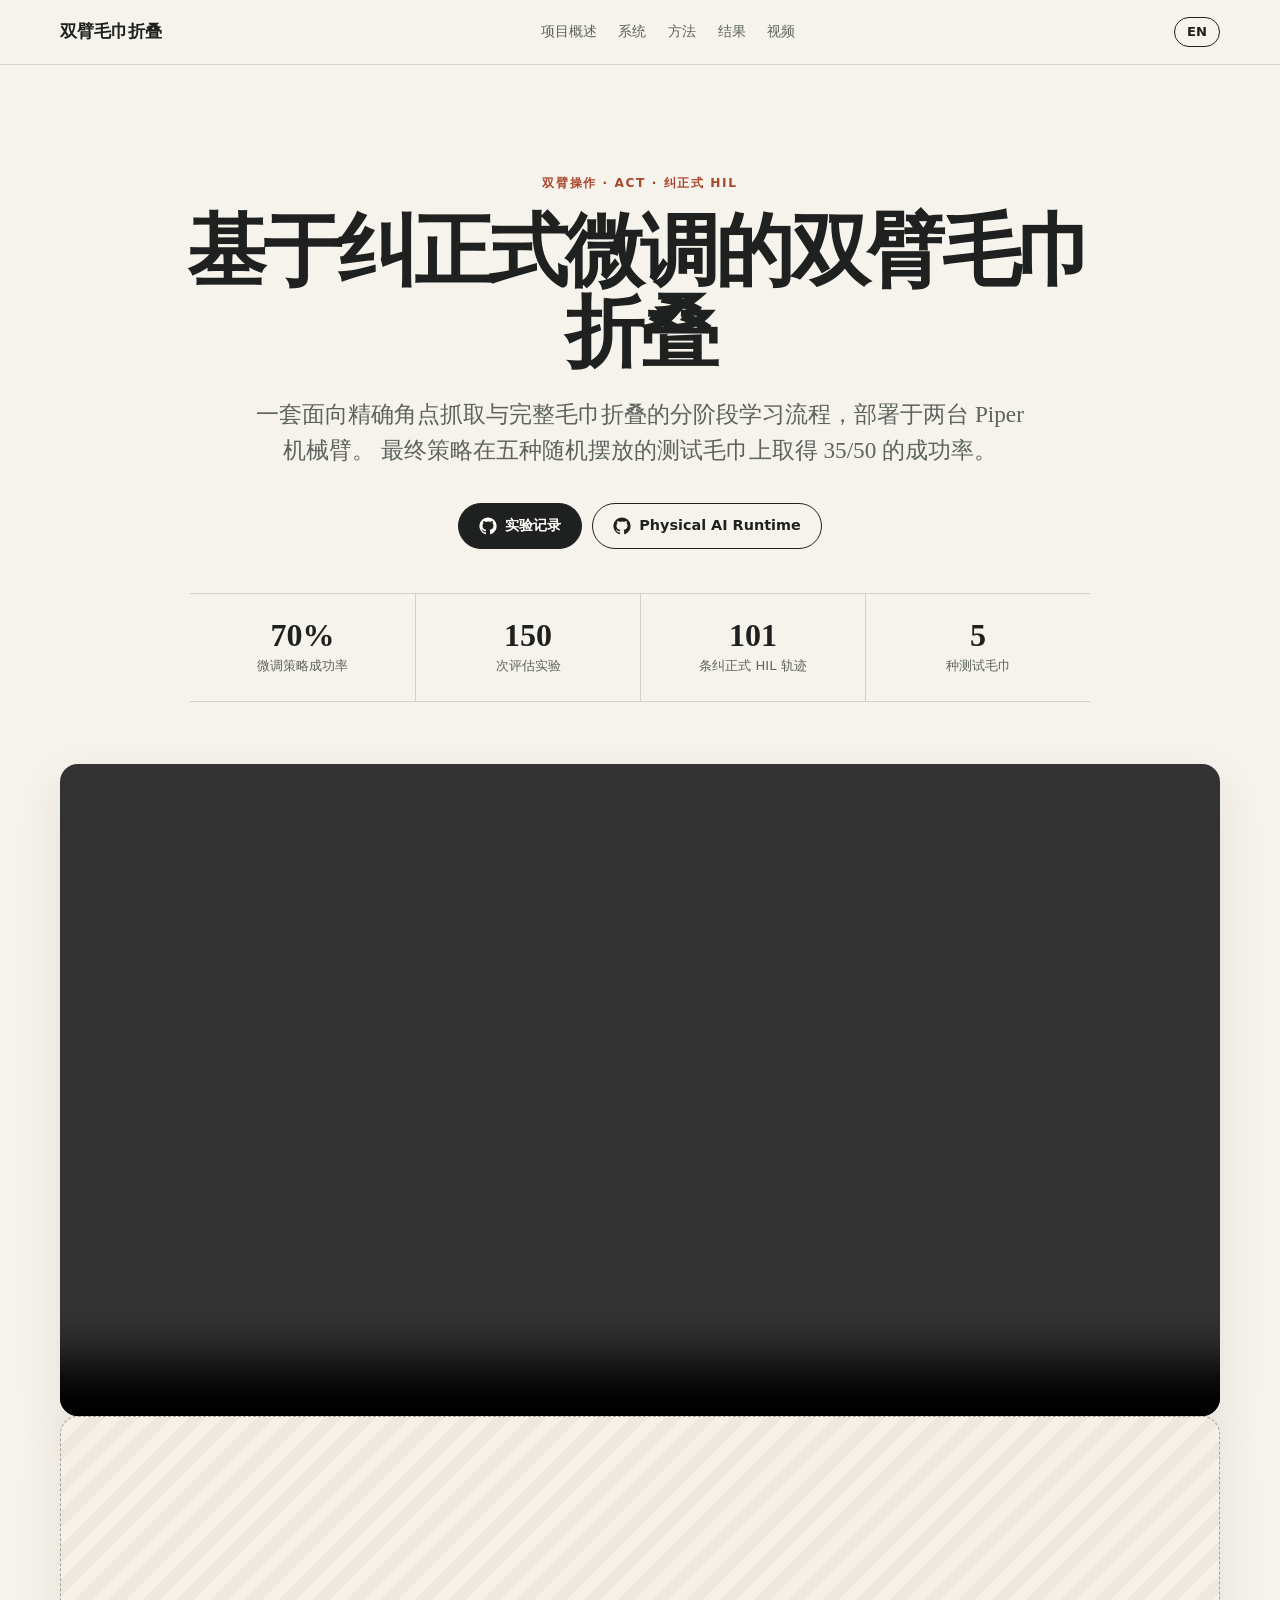
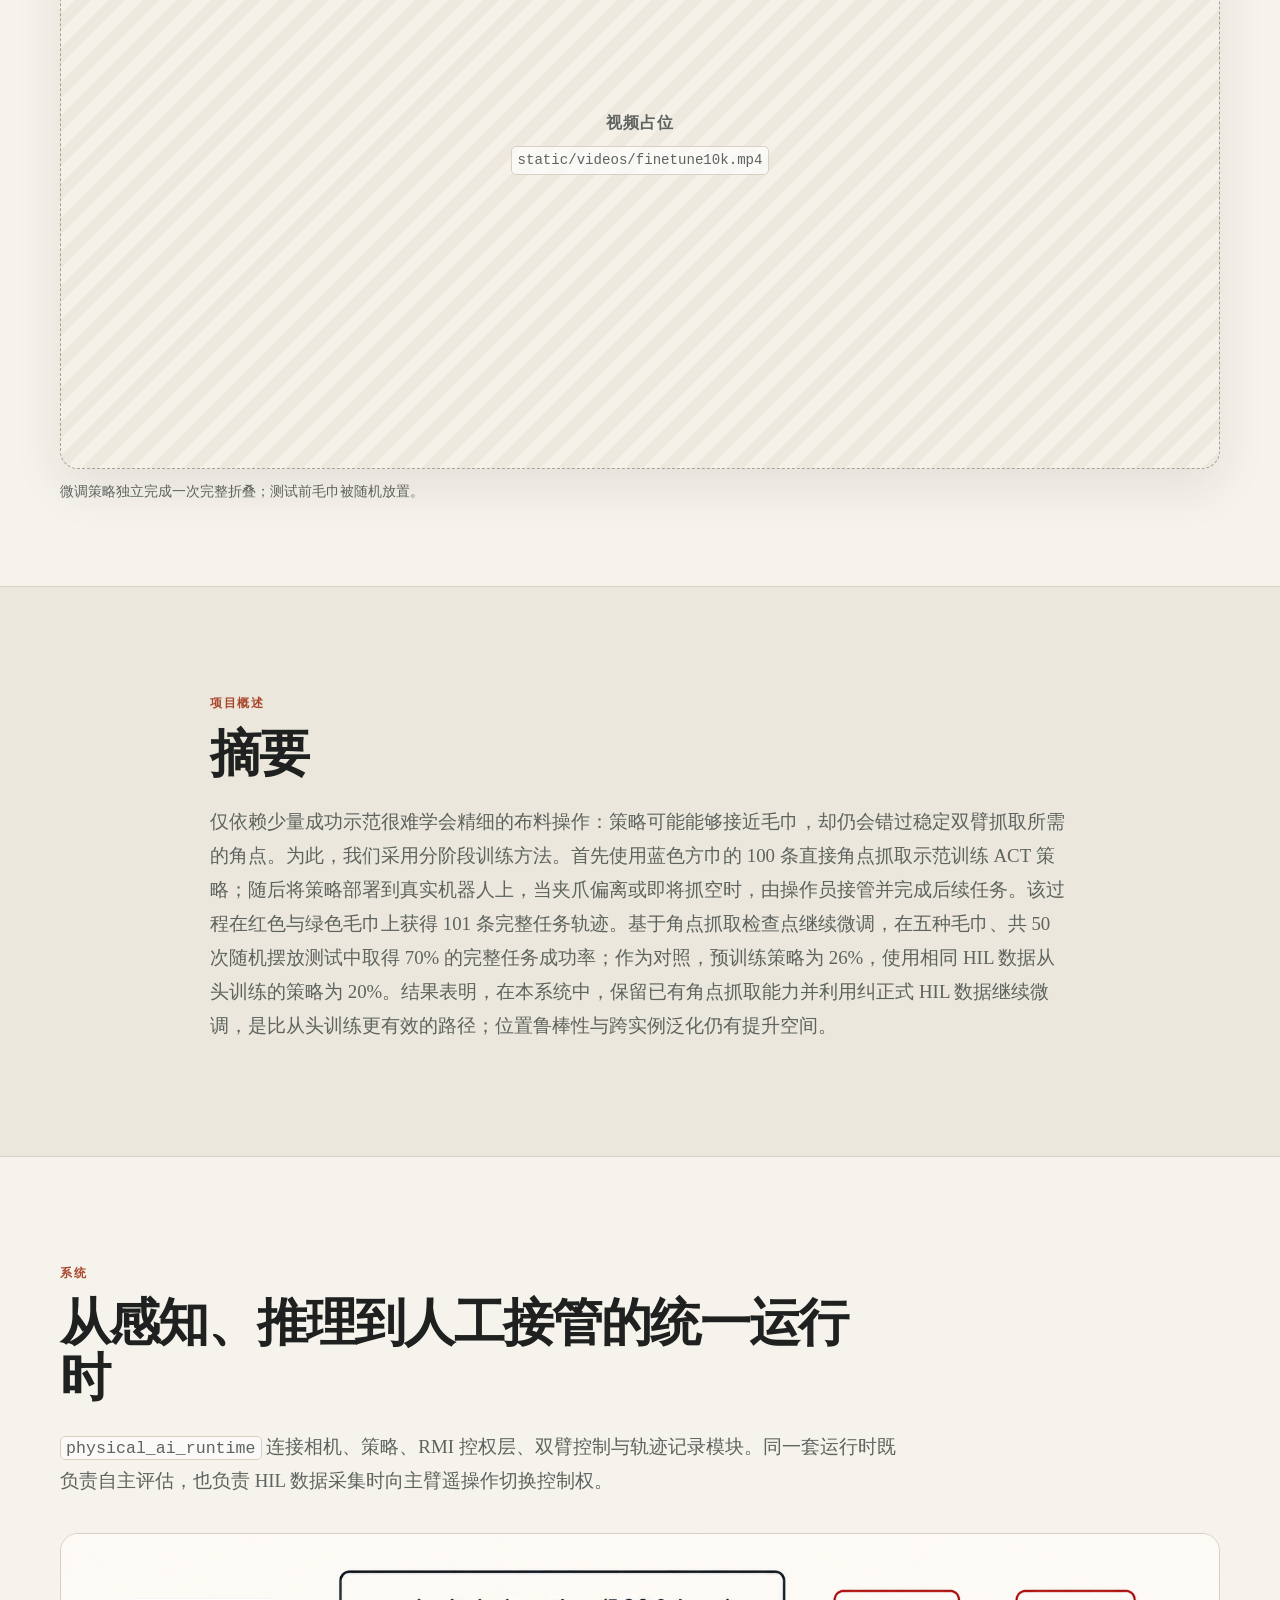
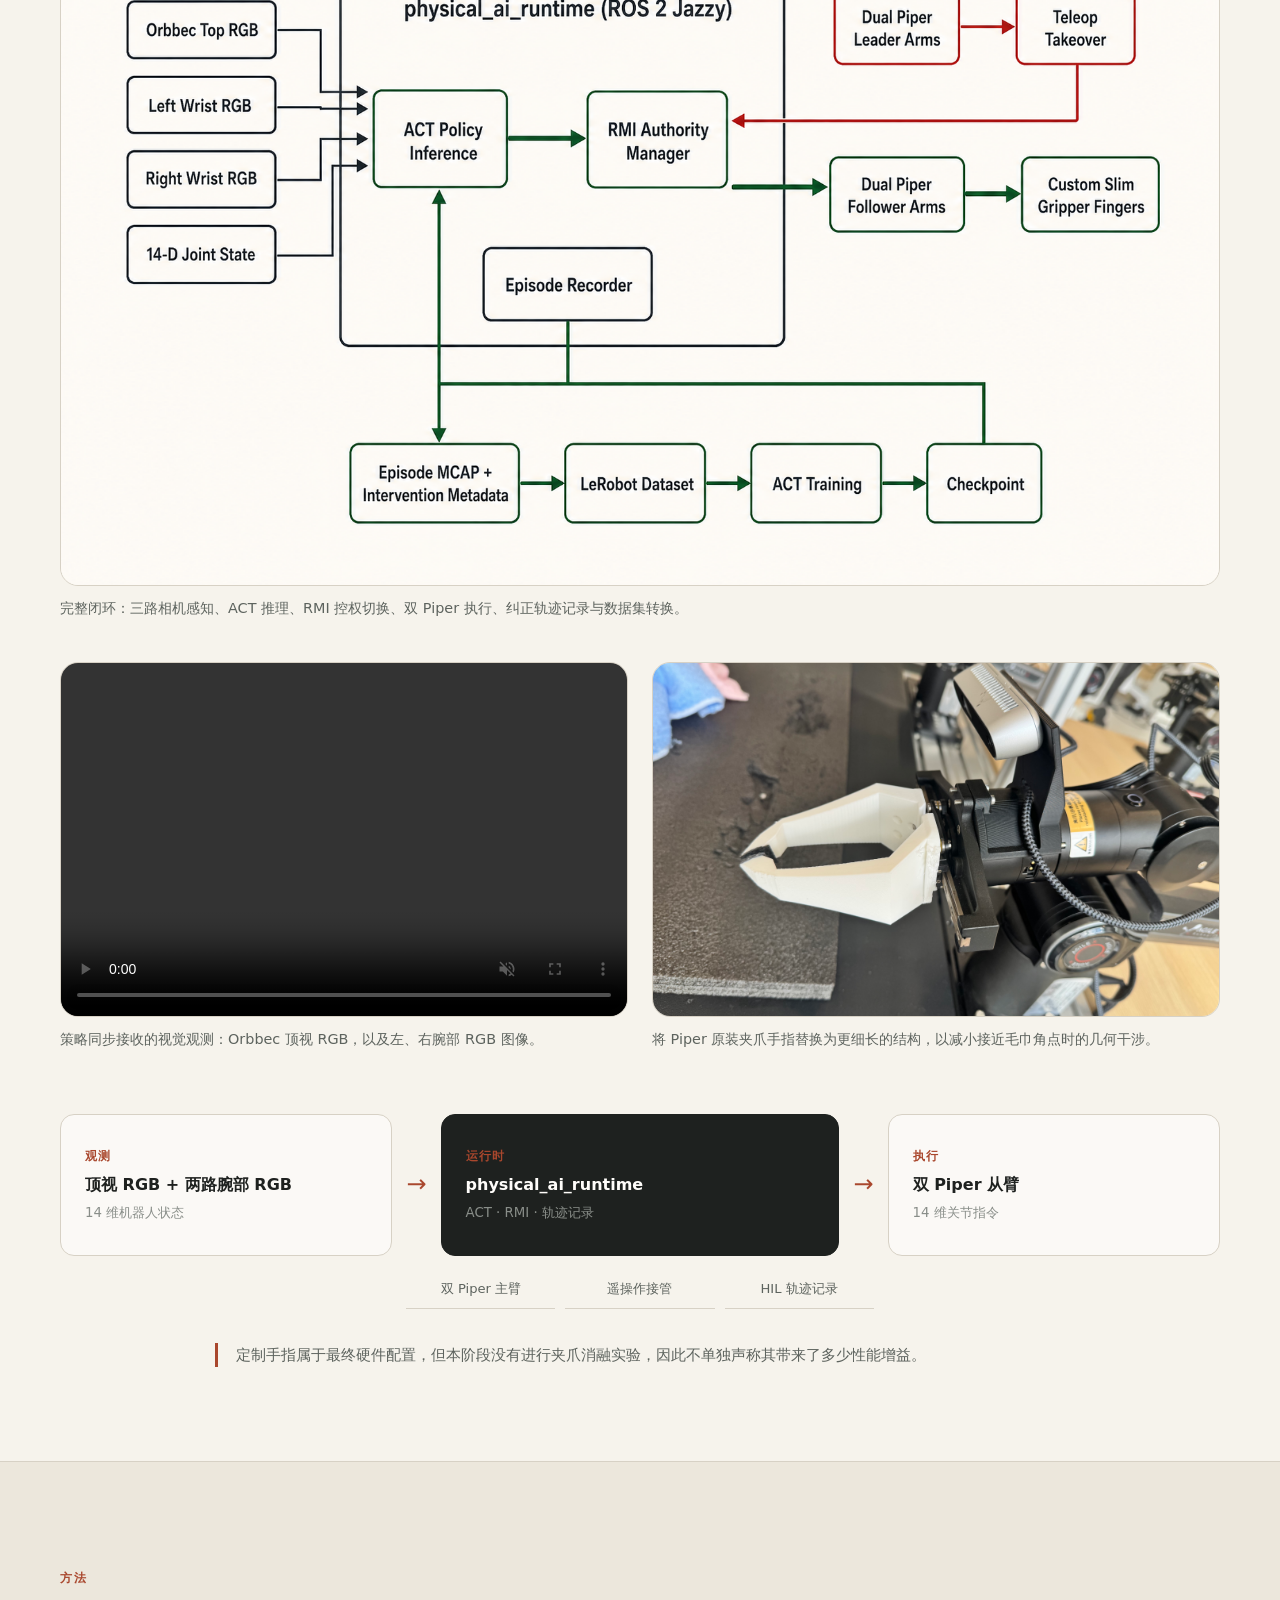
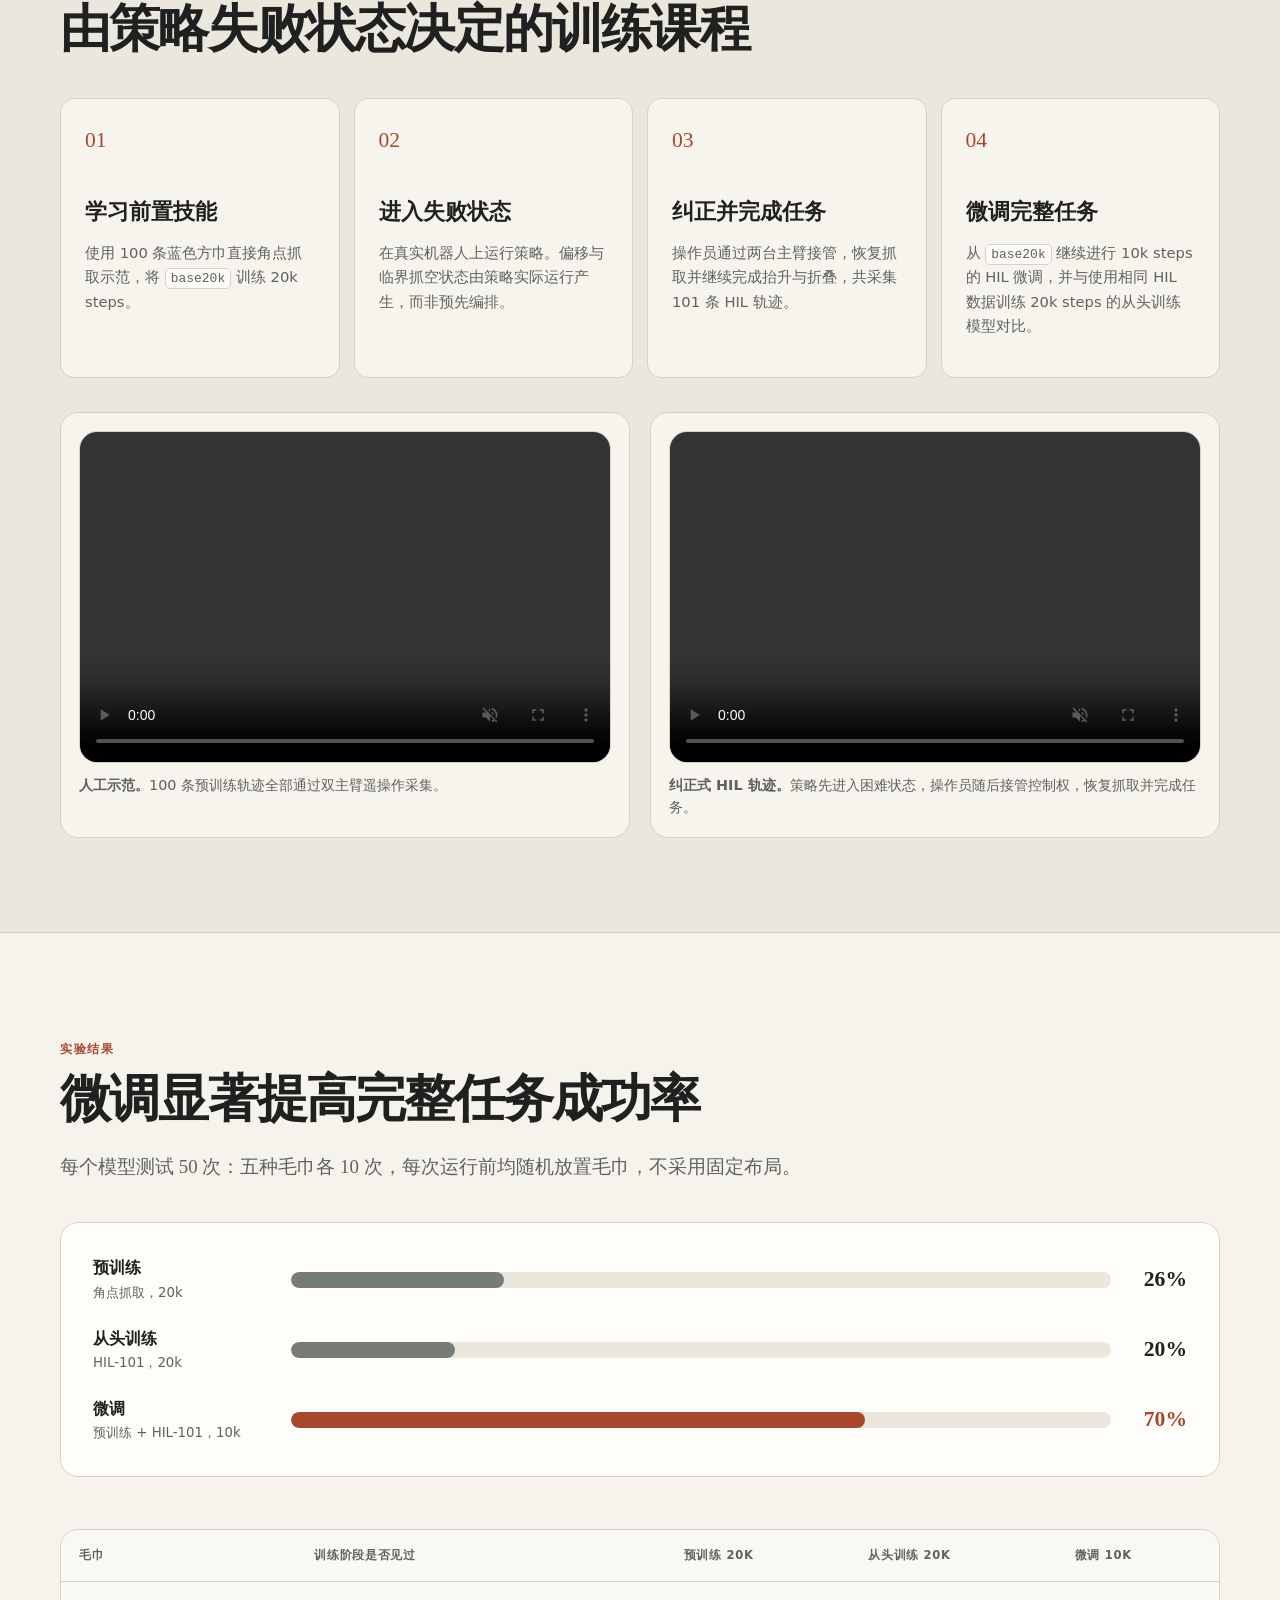
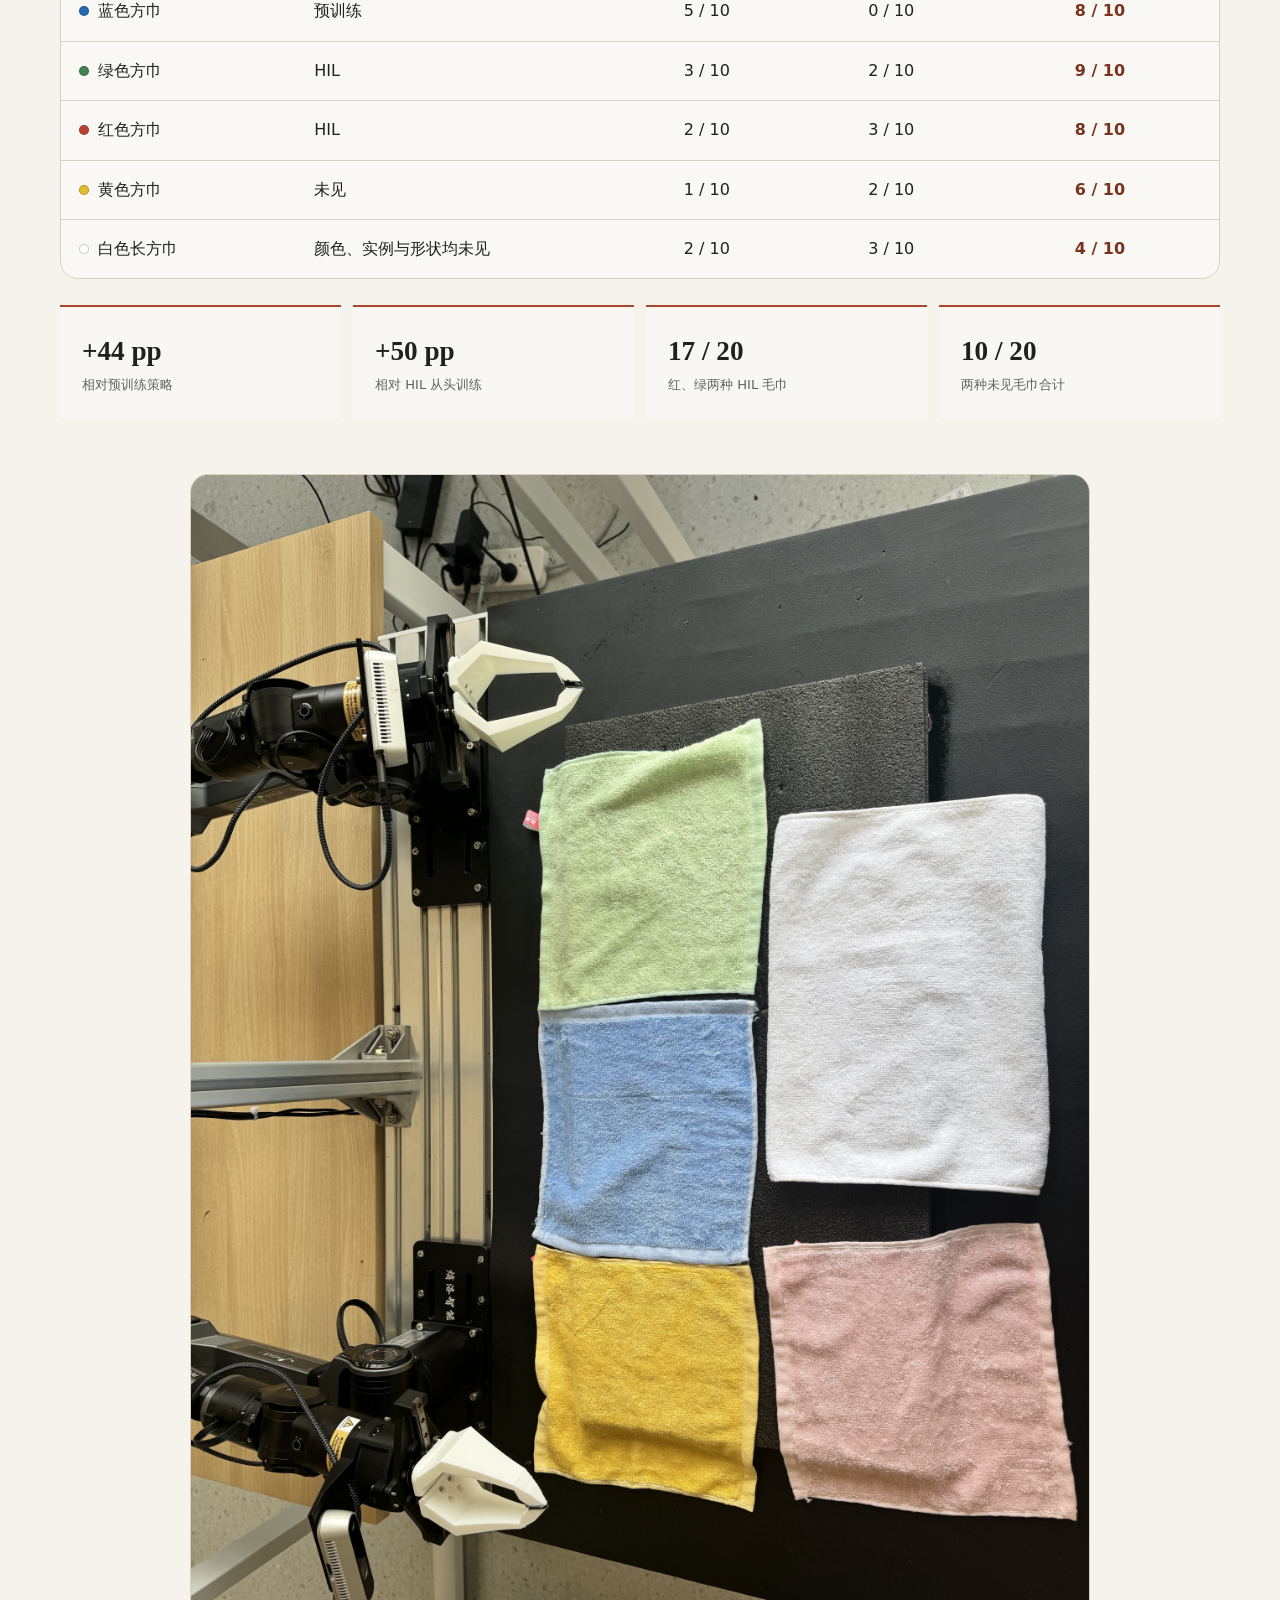
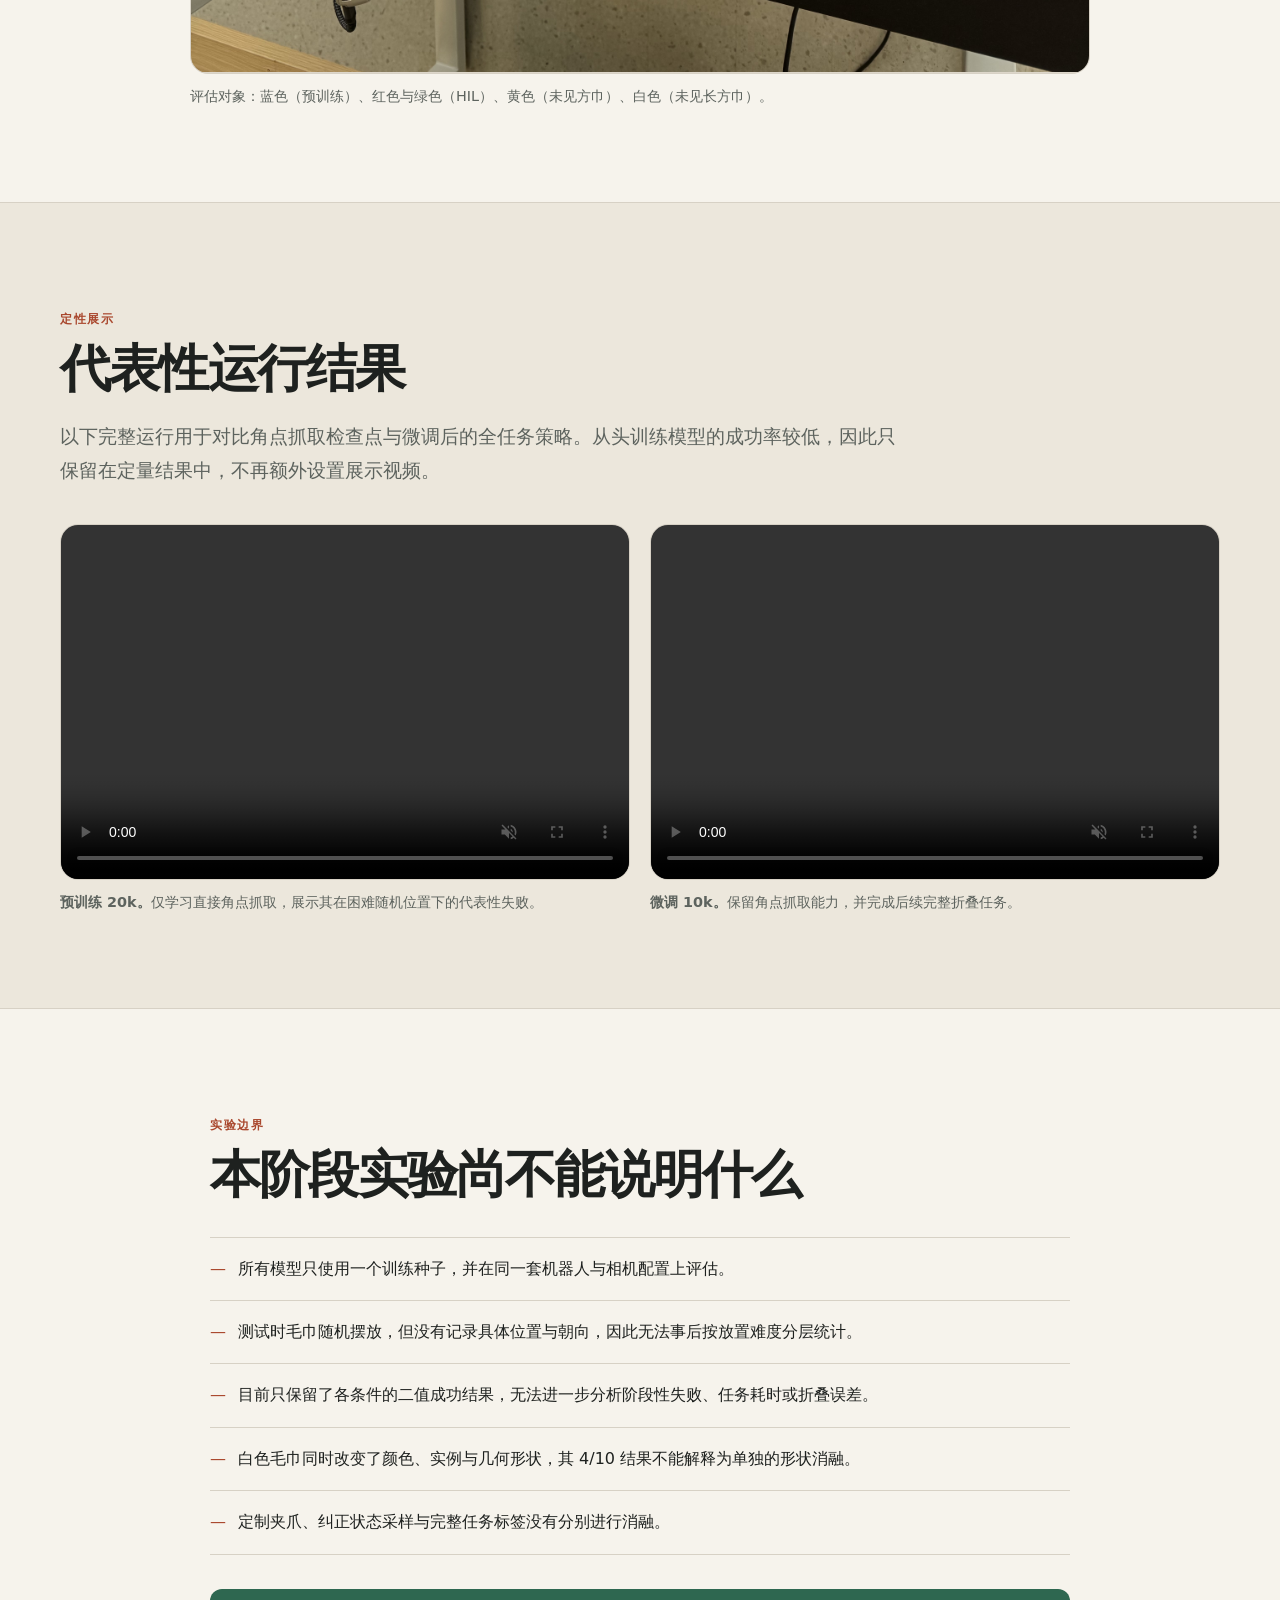
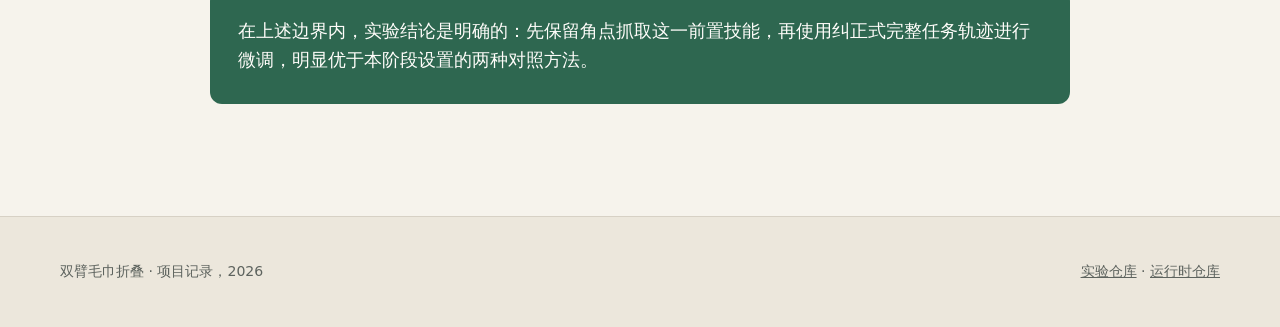
==== commit f5be1155: "html" ====
--- a/zh.html
+++ b/zh.html
@@ -3,13 +3,13 @@
 <head>
   <meta charset="utf-8">
   <meta name="viewport" content="width=device-width, initial-scale=1">
-  <title>基于纠正式人机协同微调的双臂毛巾折叠</title>
-  <meta name="description" content="一套基于双 Piper 机械臂的毛巾折叠系统：先用 ACT 学习角点抓取，再通过纠正式人机协同数据完成全任务微调。">
+  <title>基于纠正式微调的双臂毛巾折叠</title>
+  <meta name="description" content="一套基于双 Piper 机械臂的毛巾折叠系统：先用 ACT 学习角点抓取，再通过纠正式HIL数据完成全任务微调。">
   <meta name="keywords" content="双臂操作, 毛巾折叠, ACT, 模仿学习, 人机协同, 机器人">
   <meta name="author" content="Bimanual Folding Project">
   <meta name="theme-color" content="#f5f2eb">
   <meta property="og:type" content="website">
-  <meta property="og:title" content="基于纠正式人机协同微调的双臂毛巾折叠">
+  <meta property="og:title" content="基于纠正式微调的双臂毛巾折叠">
   <meta property="og:description" content="从角点抓取预训练到双 Piper 机械臂上的纠正式 HIL 微调。">
   <meta property="og:url" content="https://dream25851.github.io/Bimanual_Folding/zh.html">
   <meta property="og:image" content="https://dream25851.github.io/Bimanual_Folding/static/images/runtime_architecture.png">
@@ -35,7 +35,7 @@
   <main id="top">
     <section class="hero section-shell">
       <div class="eyebrow">双臂操作 · ACT · 纠正式 HIL</div>
-      <h1>基于纠正式人机协同微调的双臂毛巾折叠</h1>
+      <h1>基于纠正式微调的双臂毛巾折叠</h1>
       <p class="hero-lede">
         一套面向精确角点抓取与完整毛巾折叠的分阶段学习流程，部署于两台 Piper 机械臂。
         最终策略在五种随机摆放的测试毛巾上取得 35/50 的成功率。
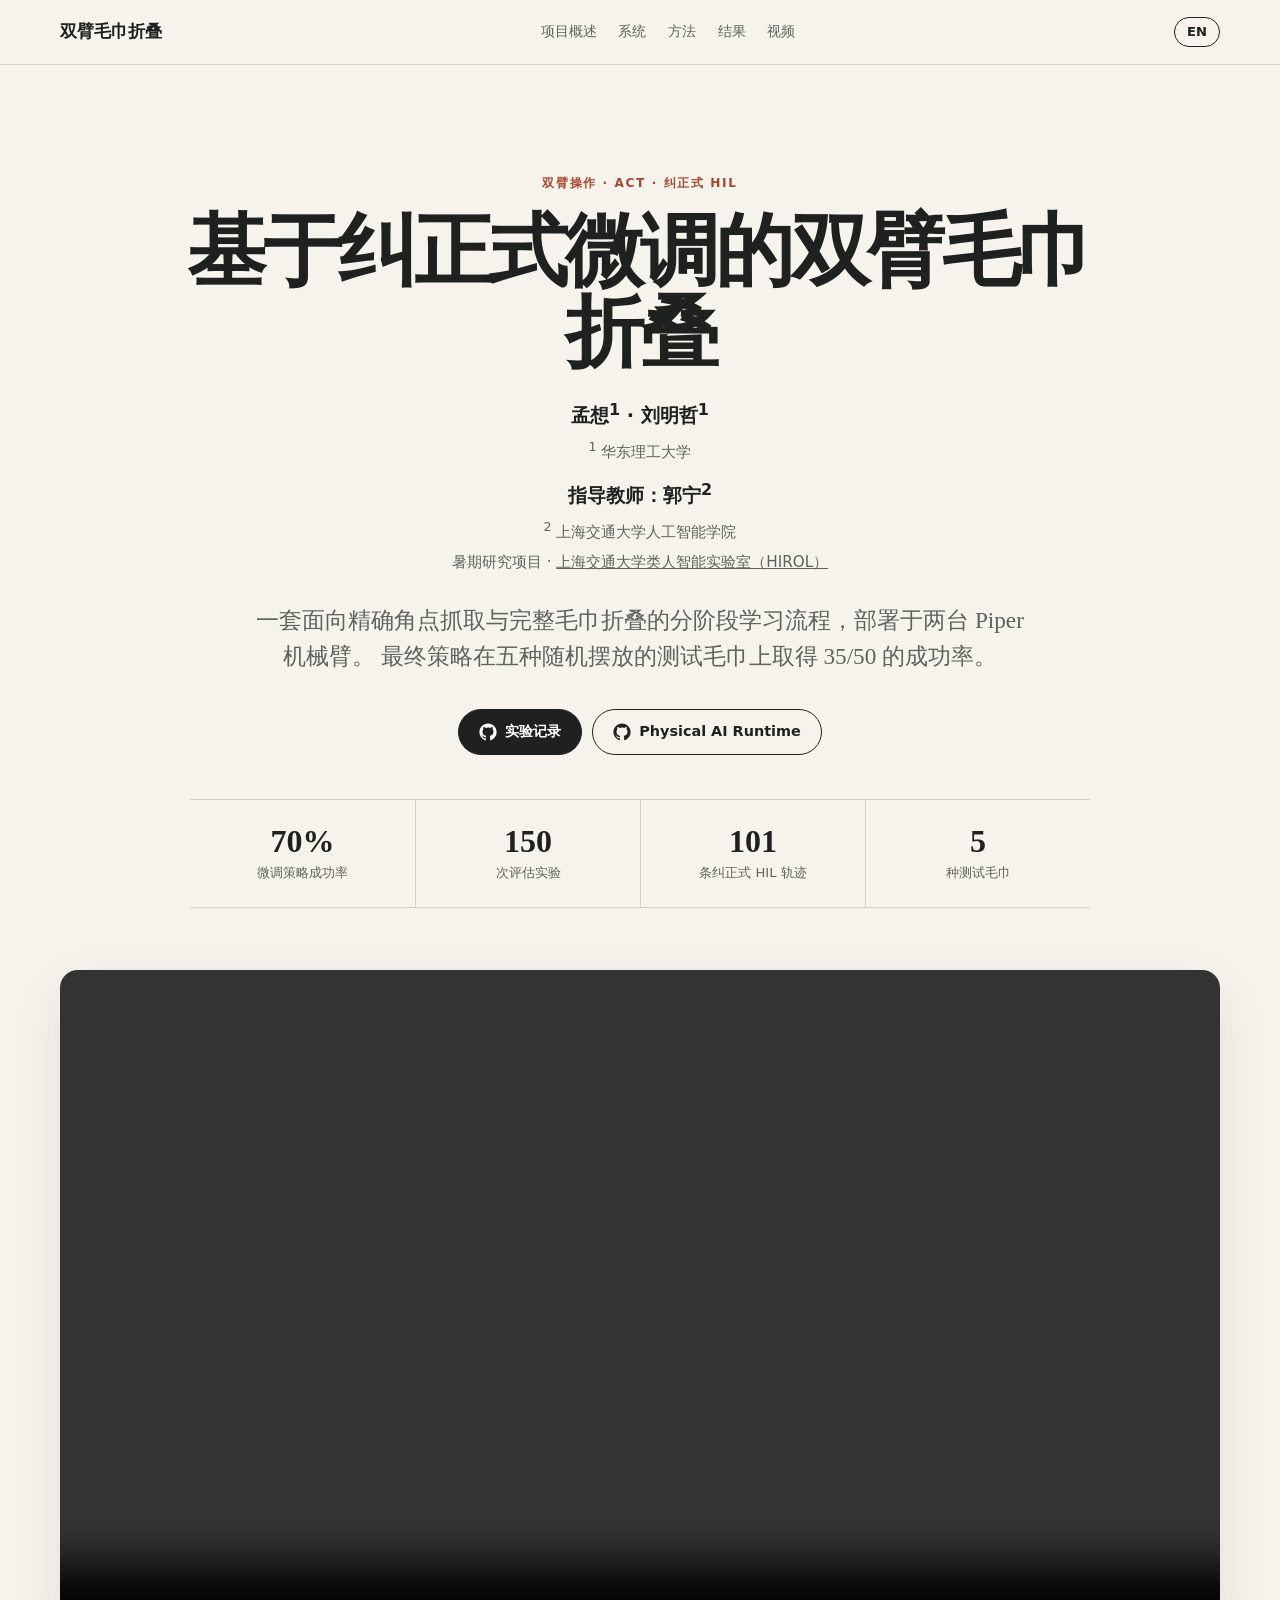
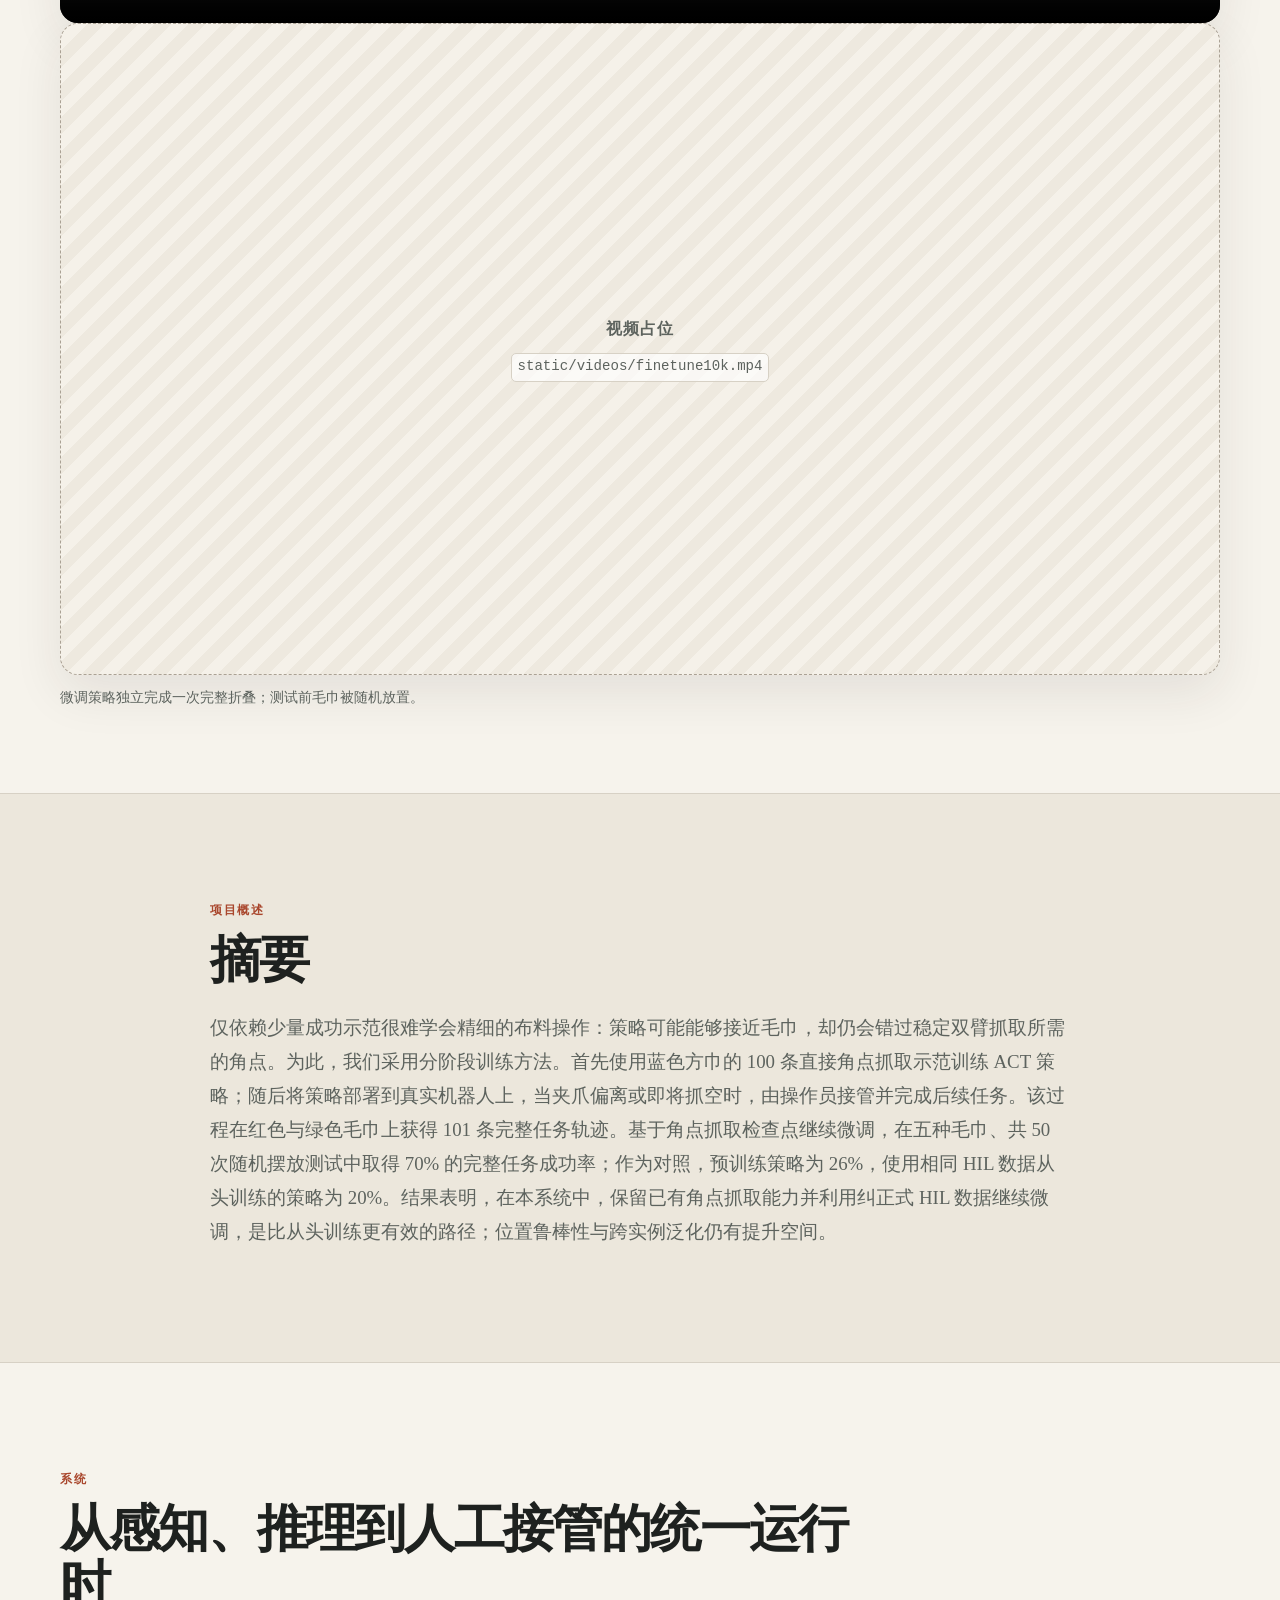
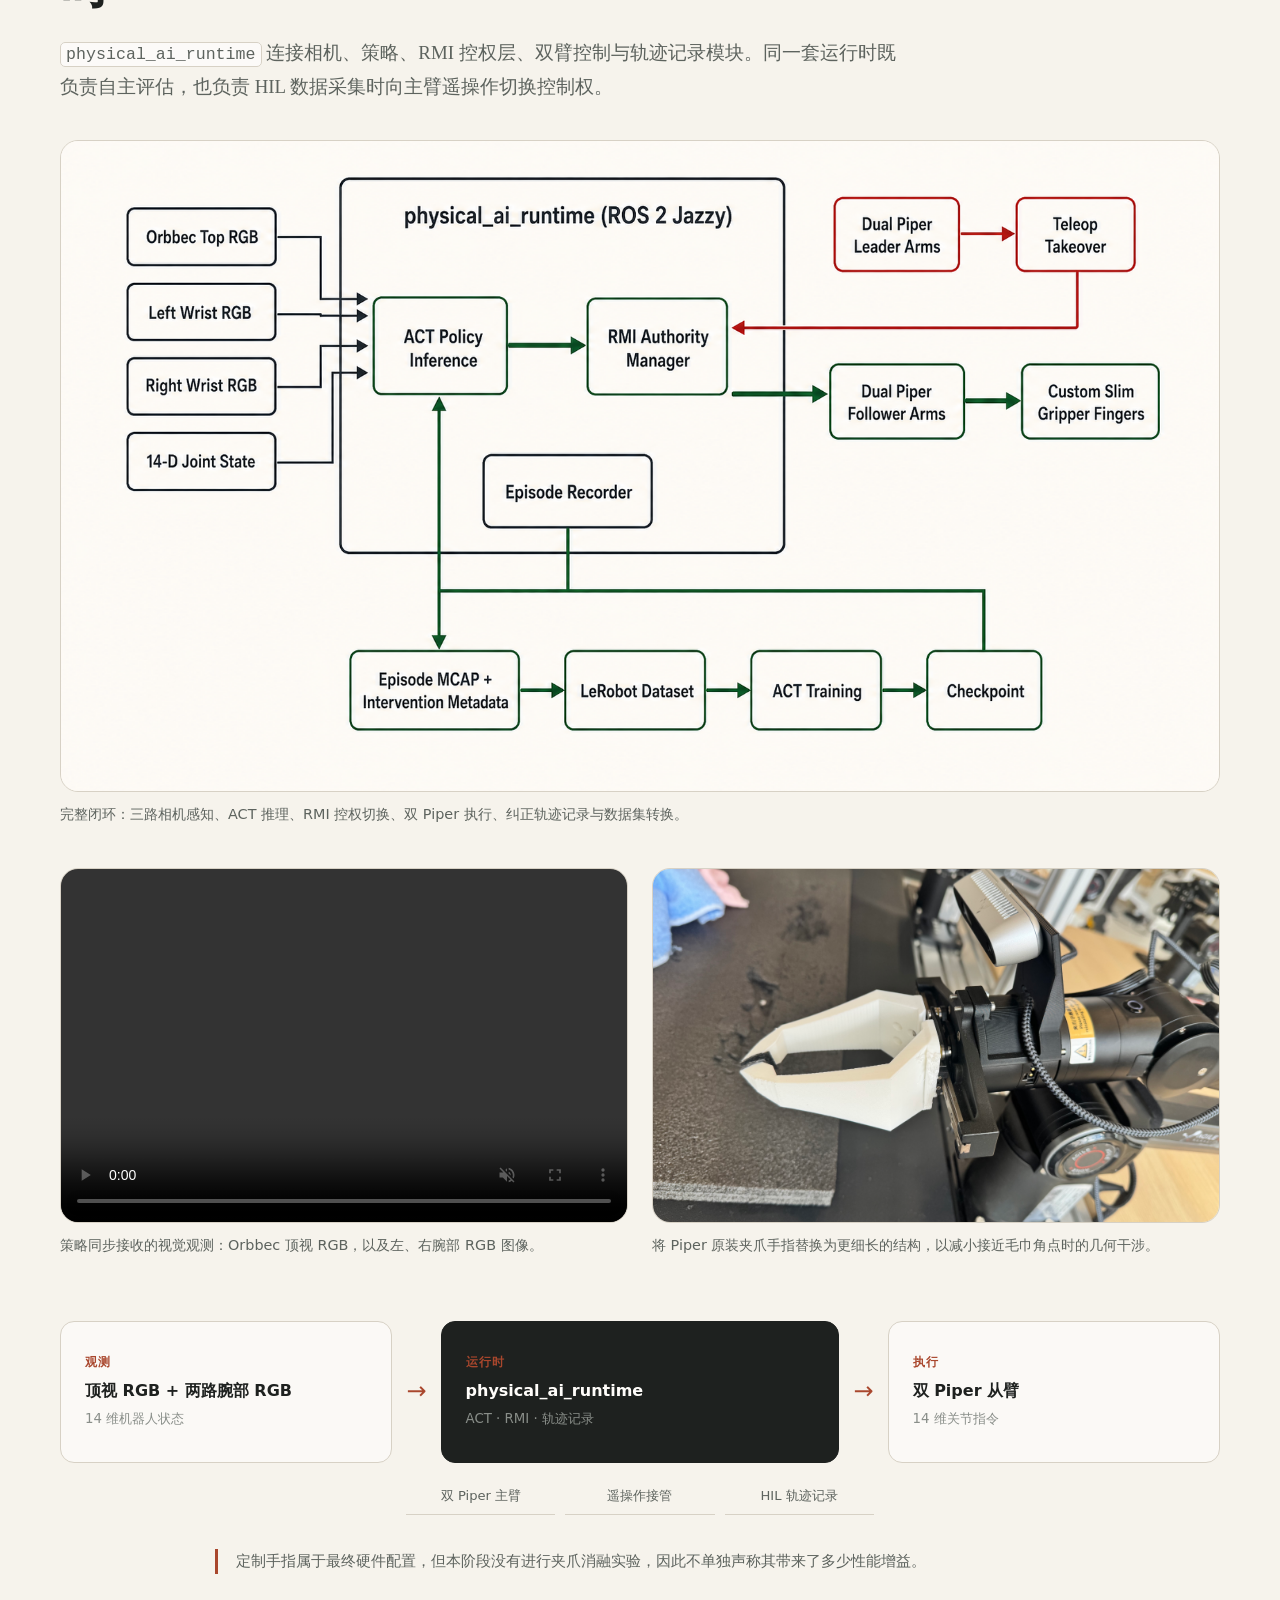
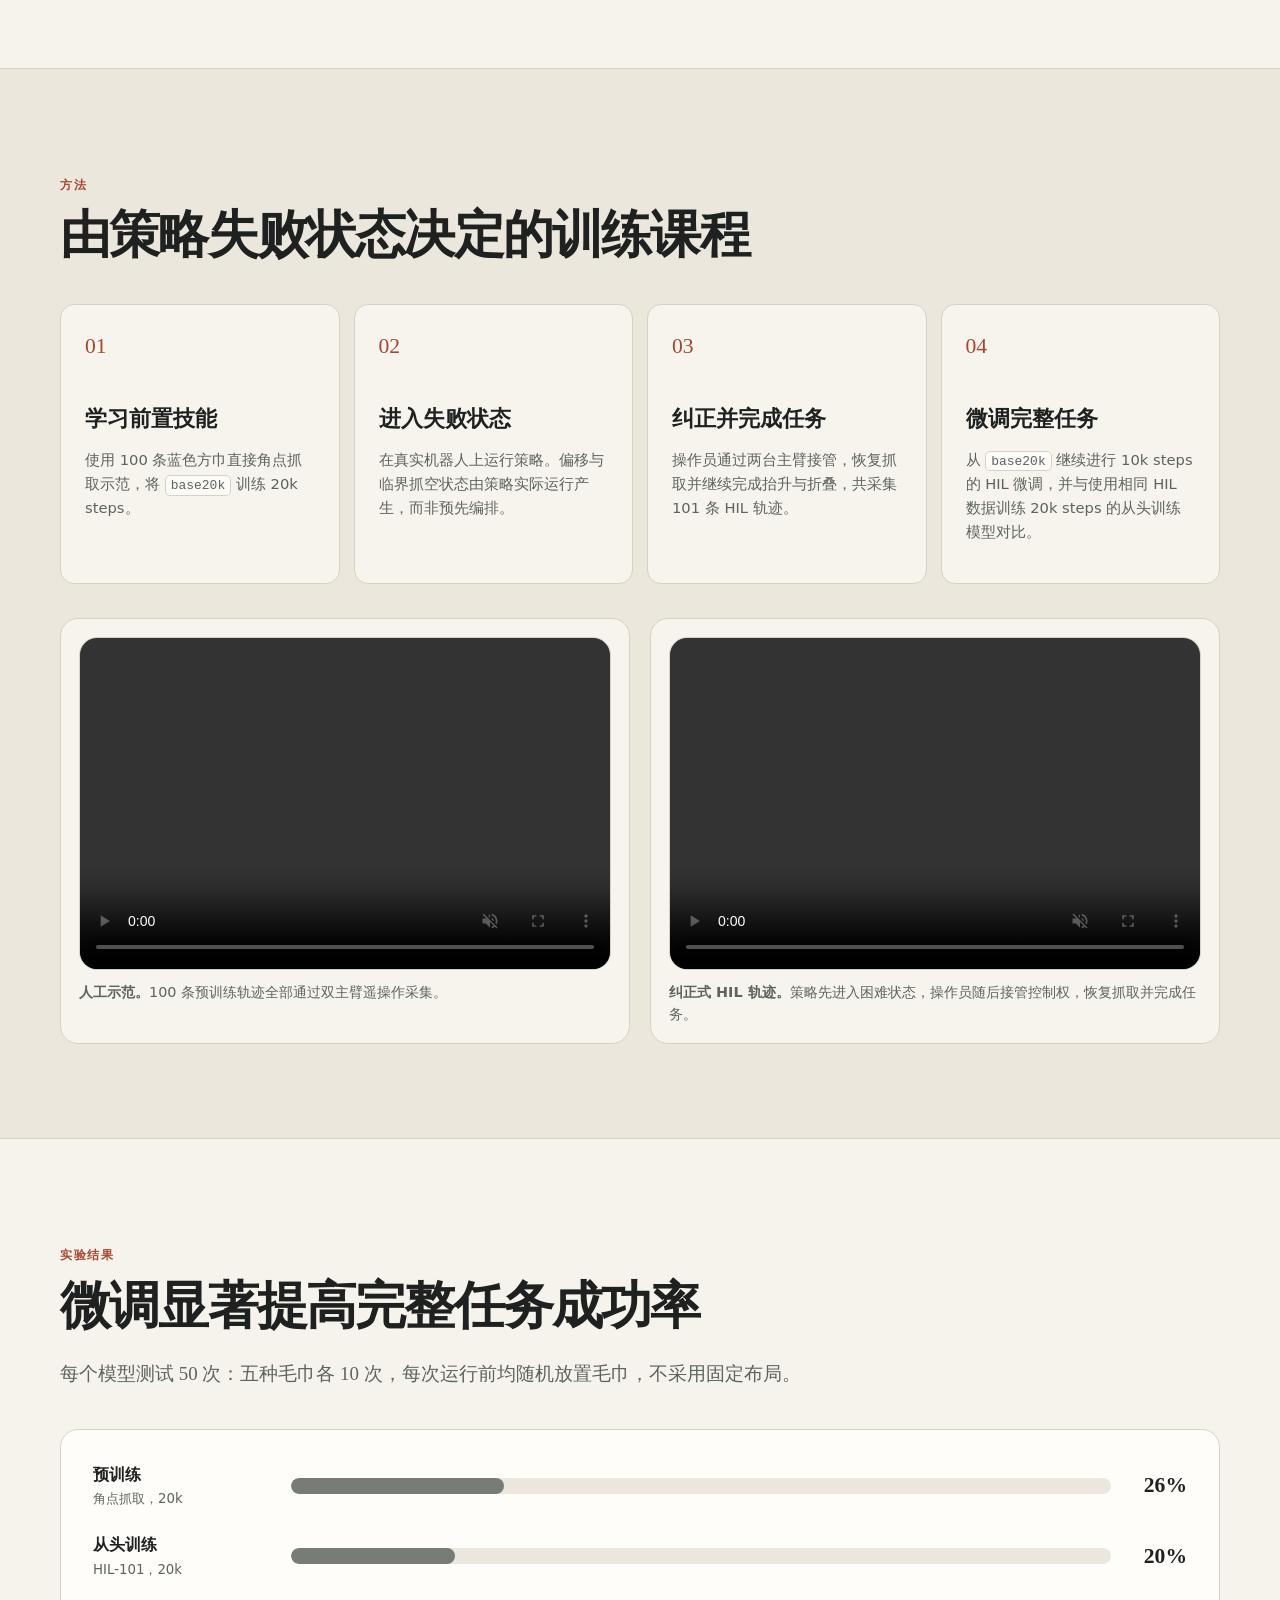
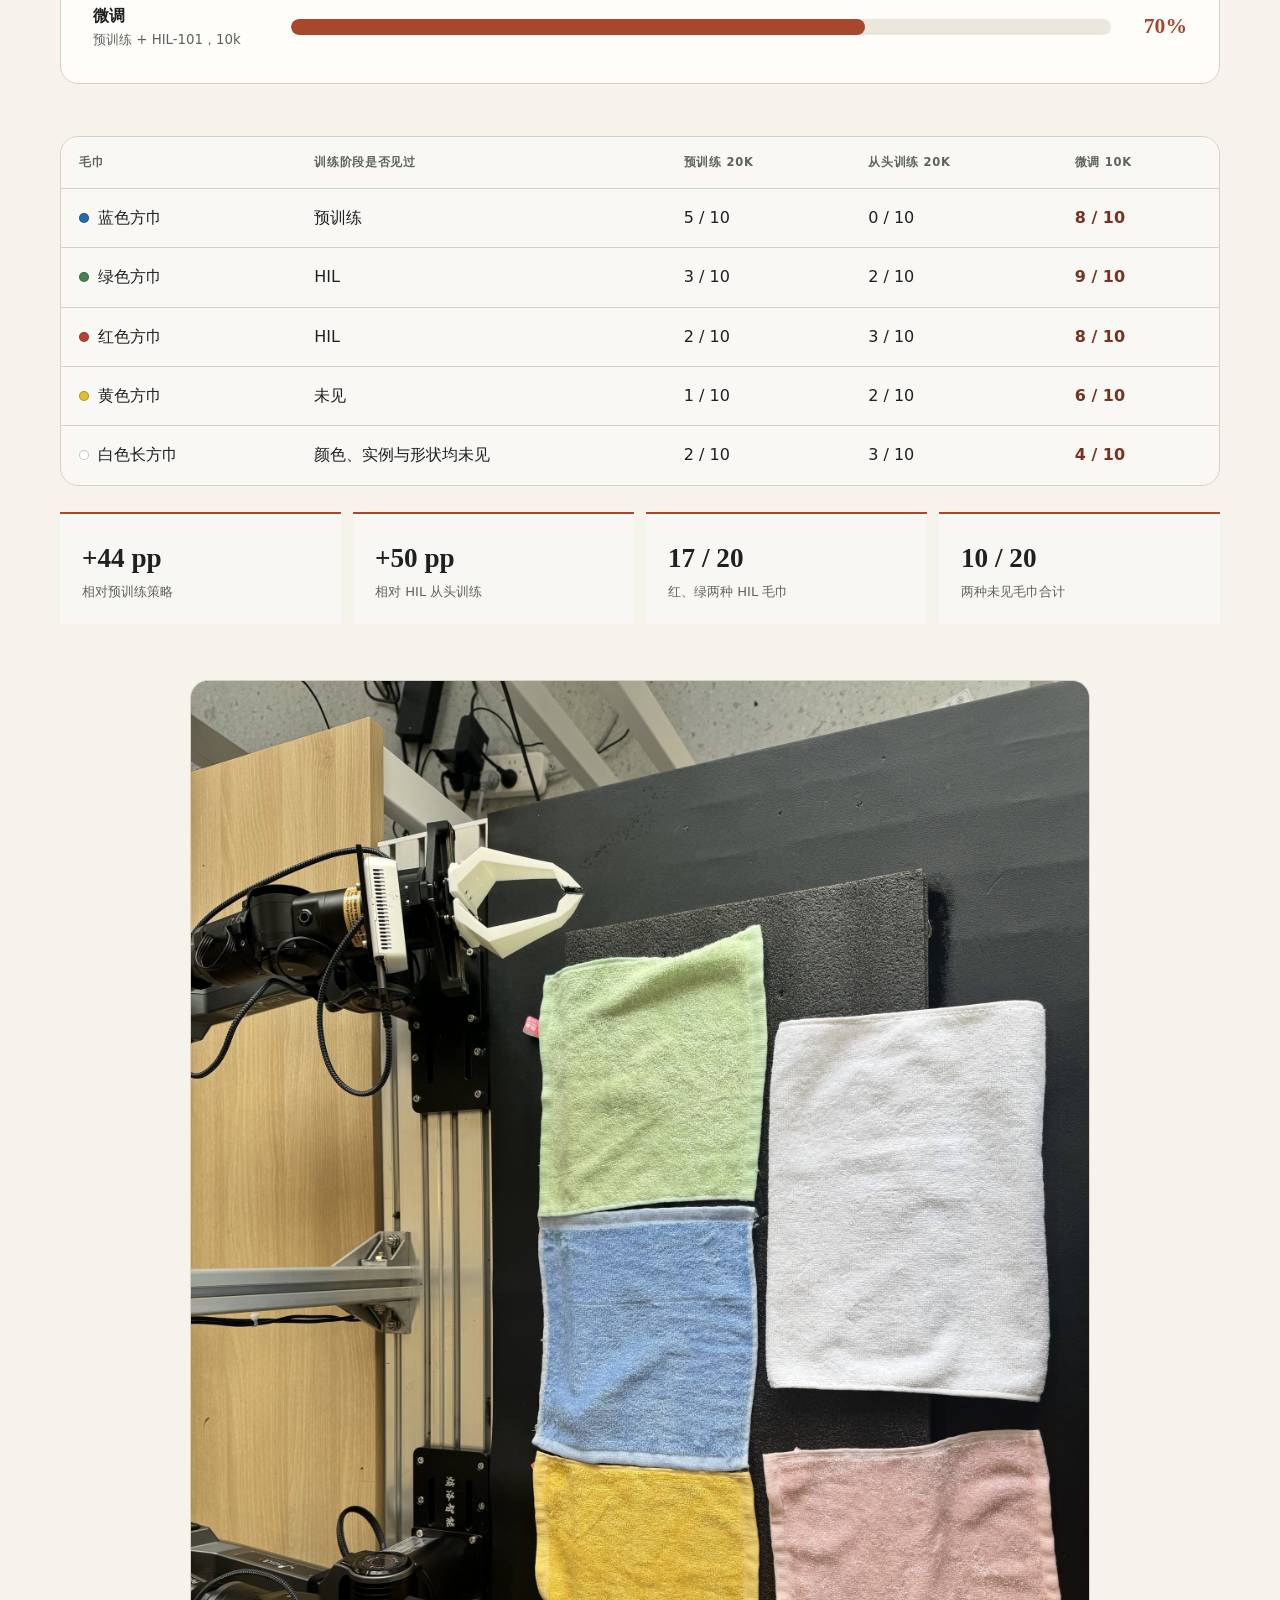
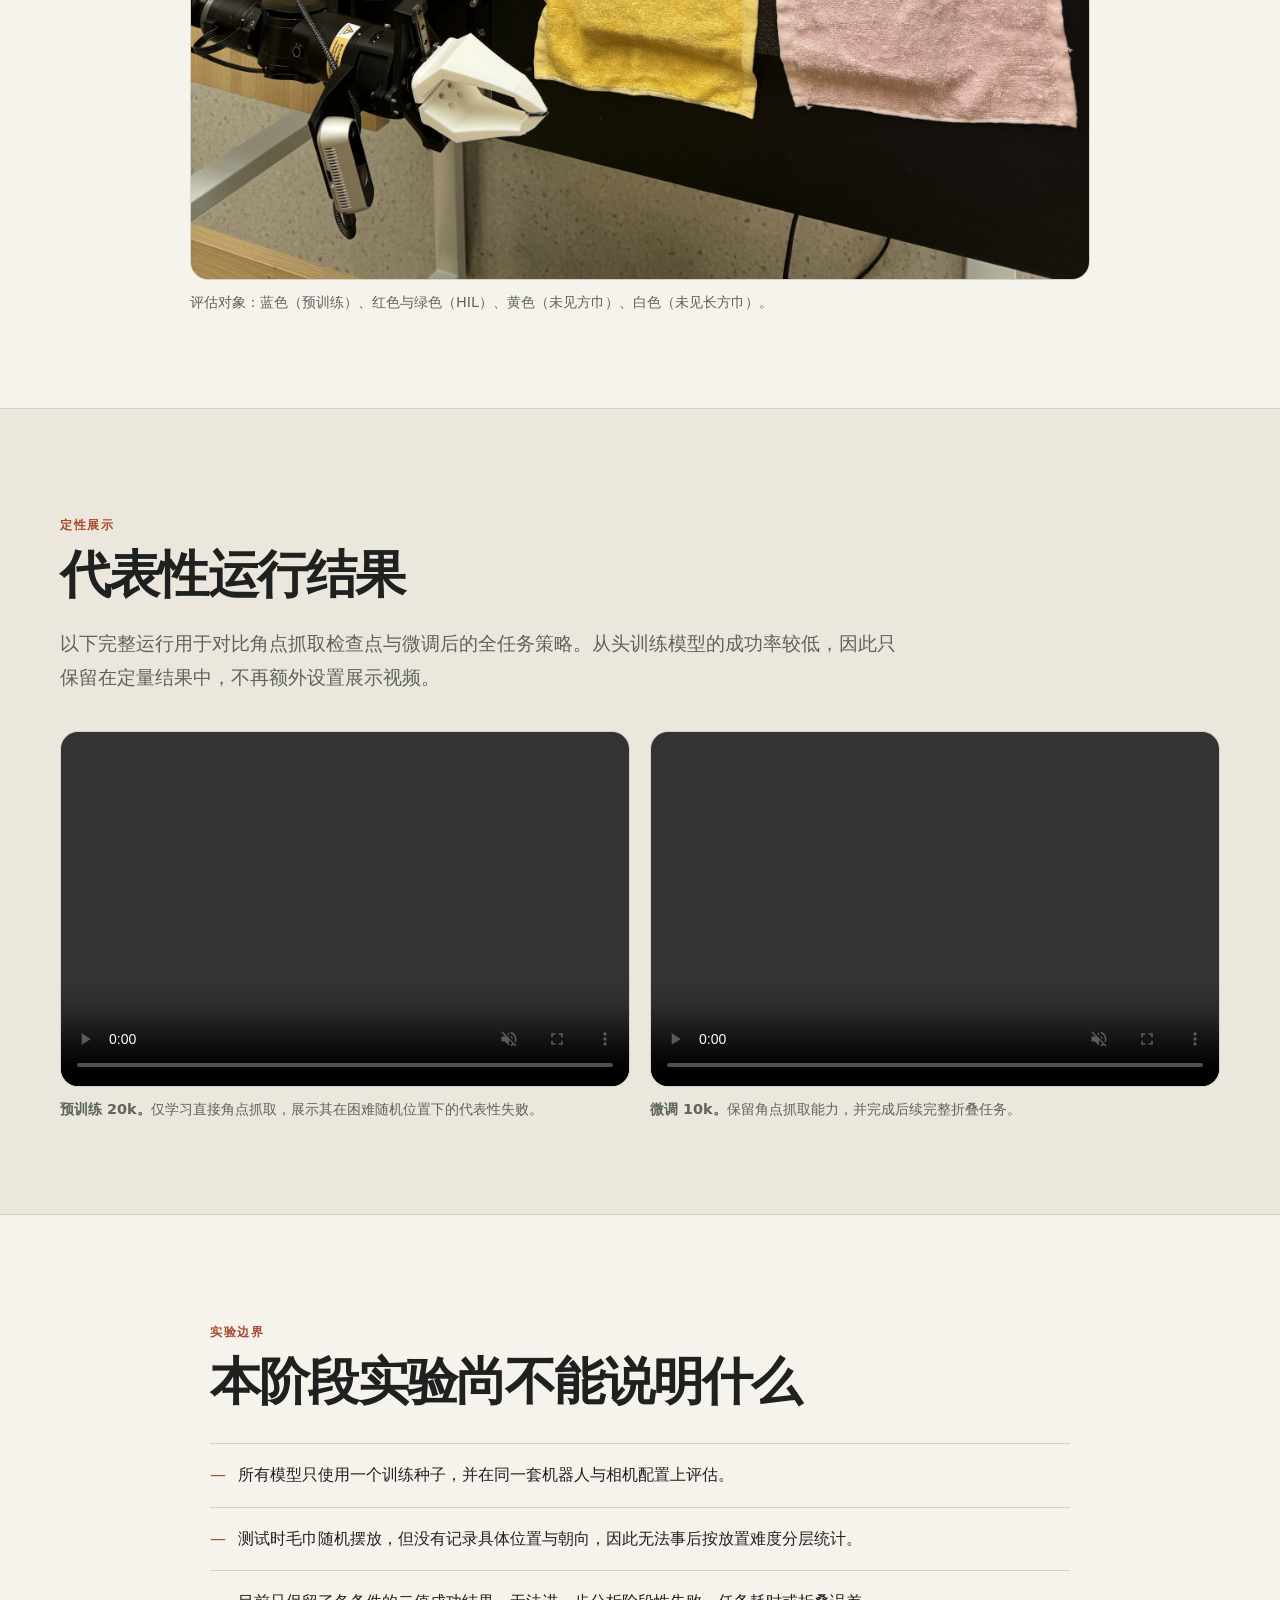
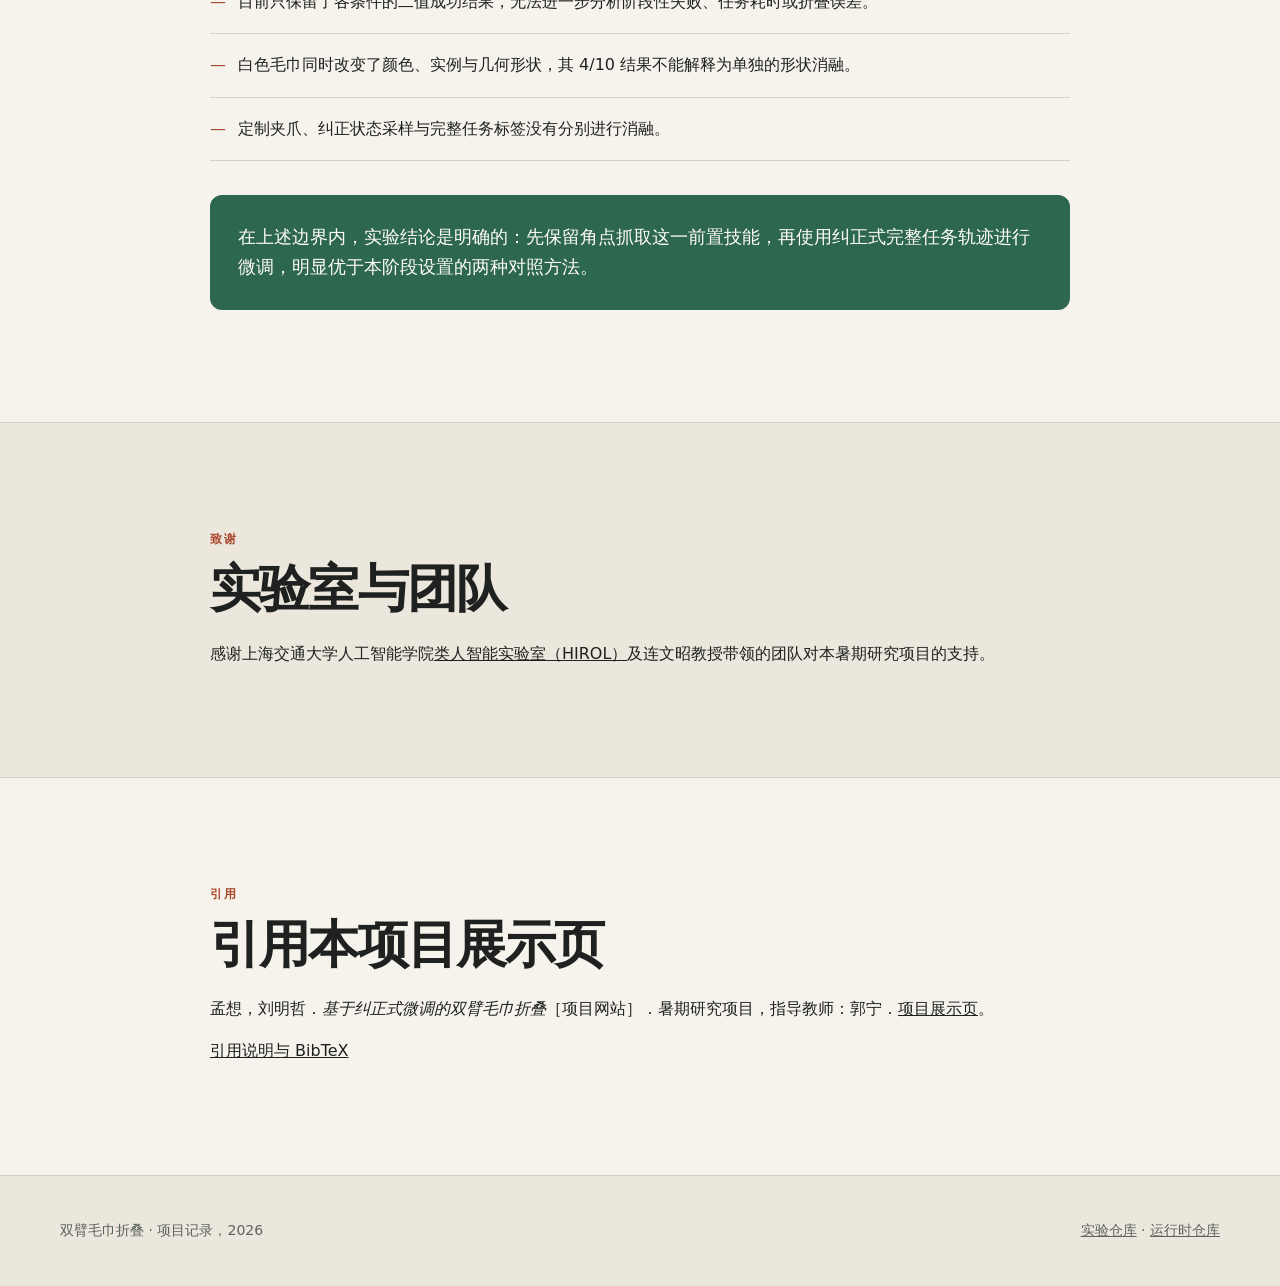
==== commit f62f3c05: "Merge pull request #1 from Gabriel-Ning/docs/project-attribution 补充项目作者、单位、指导教师、实验室致谢及引用信息" ====
--- a/zh.html
+++ b/zh.html
@@ -6,7 +6,7 @@
   <title>基于纠正式微调的双臂毛巾折叠</title>
   <meta name="description" content="一套基于双 Piper 机械臂的毛巾折叠系统：先用 ACT 学习角点抓取，再通过纠正式HIL数据完成全任务微调。">
   <meta name="keywords" content="双臂操作, 毛巾折叠, ACT, 模仿学习, 人机协同, 机器人">
-  <meta name="author" content="Bimanual Folding Project">
+  <meta name="author" content="孟想, 刘明哲">
   <meta name="theme-color" content="#f5f2eb">
   <meta property="og:type" content="website">
   <meta property="og:title" content="基于纠正式微调的双臂毛巾折叠">
@@ -36,6 +36,13 @@
     <section class="hero section-shell">
       <div class="eyebrow">双臂操作 · ACT · 纠正式 HIL</div>
       <h1>基于纠正式微调的双臂毛巾折叠</h1>
+      <div class="project-credits" aria-label="作者与单位">
+        <p class="project-authors">孟想<sup>1</sup> · 刘明哲<sup>1</sup></p>
+        <p><sup>1</sup> 华东理工大学</p>
+        <p class="project-advisor">指导教师：郭宁<sup>2</sup></p>
+        <p><sup>2</sup> 上海交通大学人工智能学院</p>
+        <p>暑期研究项目 · <a href="https://hirol.sjtu.edu.cn/">上海交通大学类人智能实验室（HIROL）</a></p>
+      </div>
       <p class="hero-lede">
         一套面向精确角点抓取与完整毛巾折叠的分阶段学习流程，部署于两台 Piper 机械臂。
         最终策略在五种随机摆放的测试毛巾上取得 35/50 的成功率。
@@ -285,6 +292,22 @@
         <p class="closing-statement">在上述边界内，实验结论是明确的：先保留角点抓取这一前置技能，再使用纠正式完整任务轨迹进行微调，明显优于本阶段设置的两种对照方法。</p>
       </div>
     </section>
+    <section class="paper-section muted" id="acknowledgements">
+      <div class="section-shell narrow">
+        <p class="section-kicker">致谢</p>
+        <h2>实验室与团队</h2>
+        <p>感谢上海交通大学人工智能学院<a href="https://hirol.sjtu.edu.cn/">类人智能实验室（HIROL）</a>及连文昭教授带领的团队对本暑期研究项目的支持。</p>
+      </div>
+    </section>
+
+    <section class="paper-section" id="citation">
+      <div class="section-shell narrow">
+        <p class="section-kicker">引用</p>
+        <h2>引用本项目展示页</h2>
+        <p>孟想，刘明哲．<em>基于纠正式微调的双臂毛巾折叠</em>［项目网站］．暑期研究项目，指导教师：郭宁．<a href="https://dream25851.github.io/Bimanual_Folding/zh.html">项目展示页</a>。</p>
+        <p><a href="CITATION.md">引用说明与 BibTeX</a></p>
+      </div>
+    </section>
   </main>
 
   <footer>
--- a/static/css/index.css
+++ b/static/css/index.css
@@ -802,3 +802,27 @@
     transition-duration: 0.01ms !important;
   }
 }
+
+/* Project attribution beneath the title. */
+.project-credits {
+  max-width: 860px;
+  margin: 0 auto 28px;
+  color: var(--muted);
+  font-size: 0.95rem;
+}
+
+.project-credits p {
+  margin: 5px 0;
+}
+
+.project-credits .project-authors,
+.project-credits .project-advisor {
+  color: var(--ink);
+  font-size: 1.2rem;
+  font-weight: 650;
+}
+
+.project-credits .project-advisor {
+  margin-top: 12px;
+  color: var(--ink);
+}
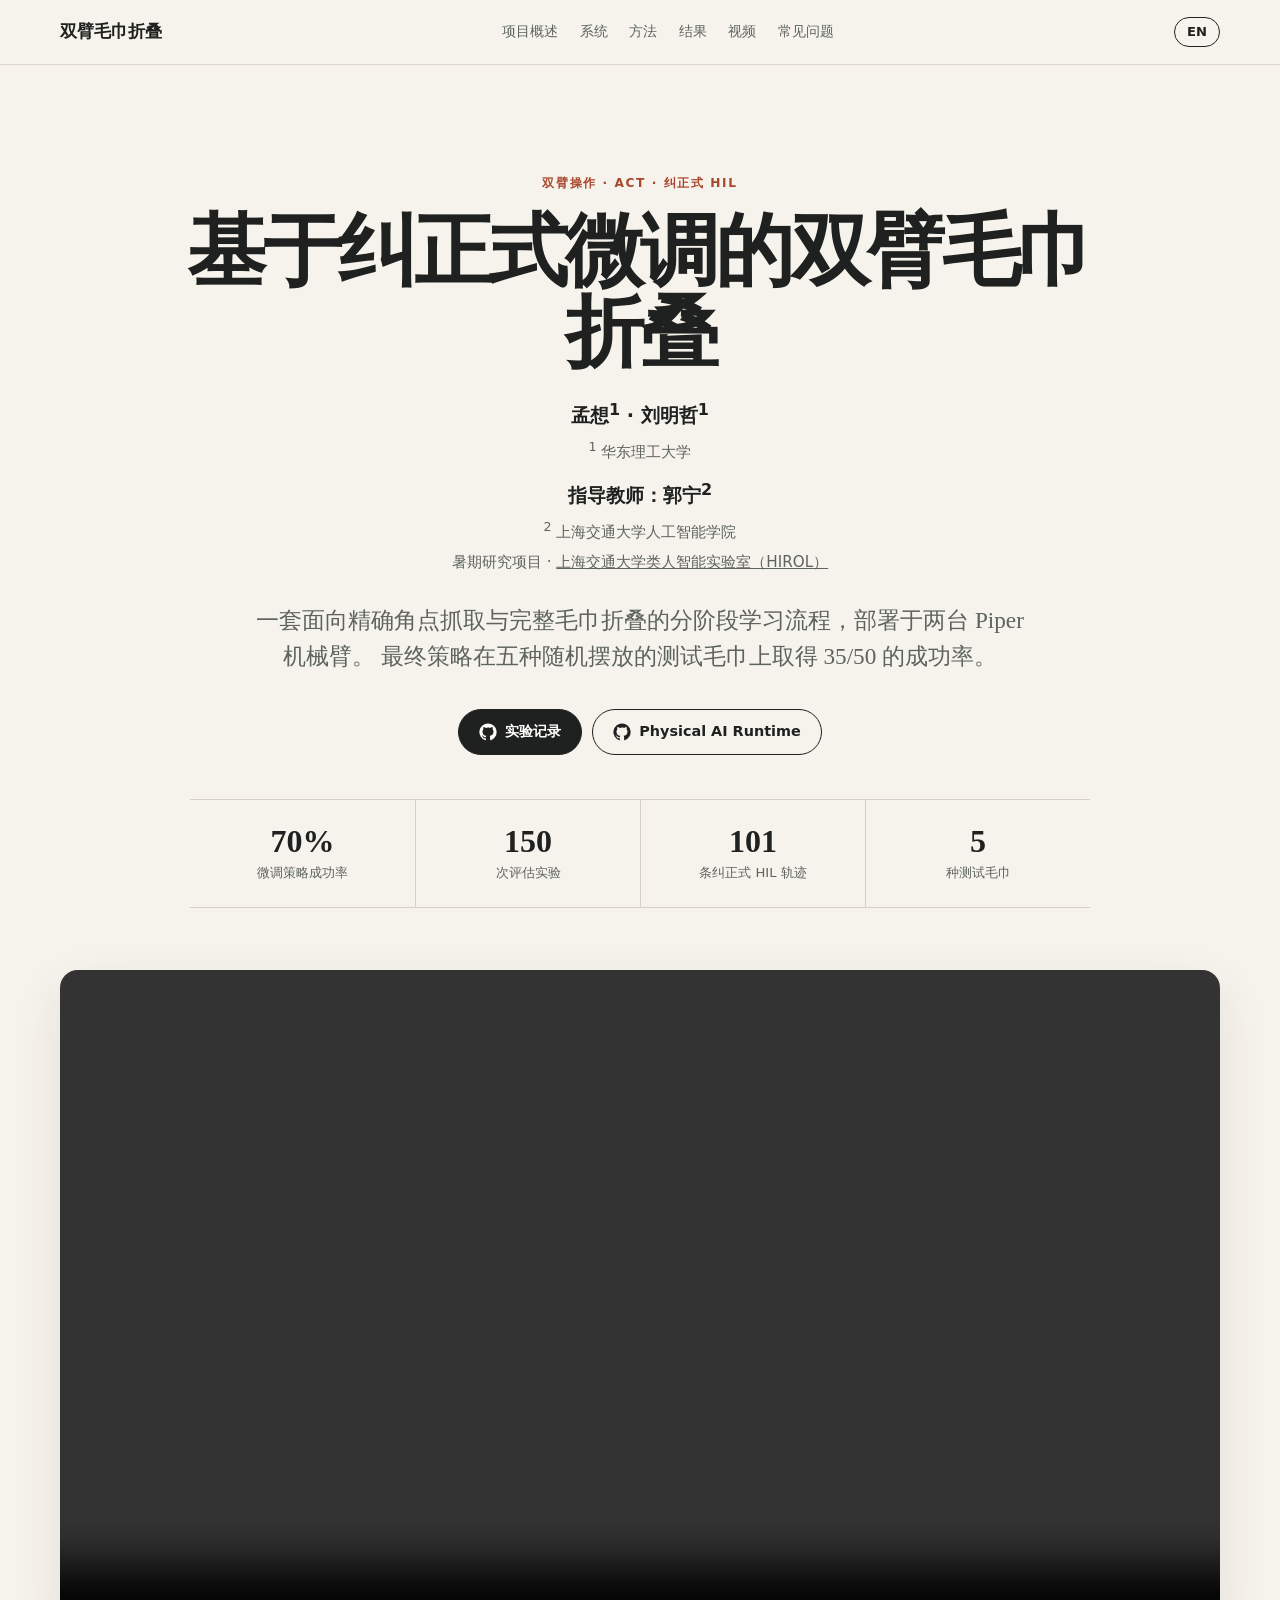
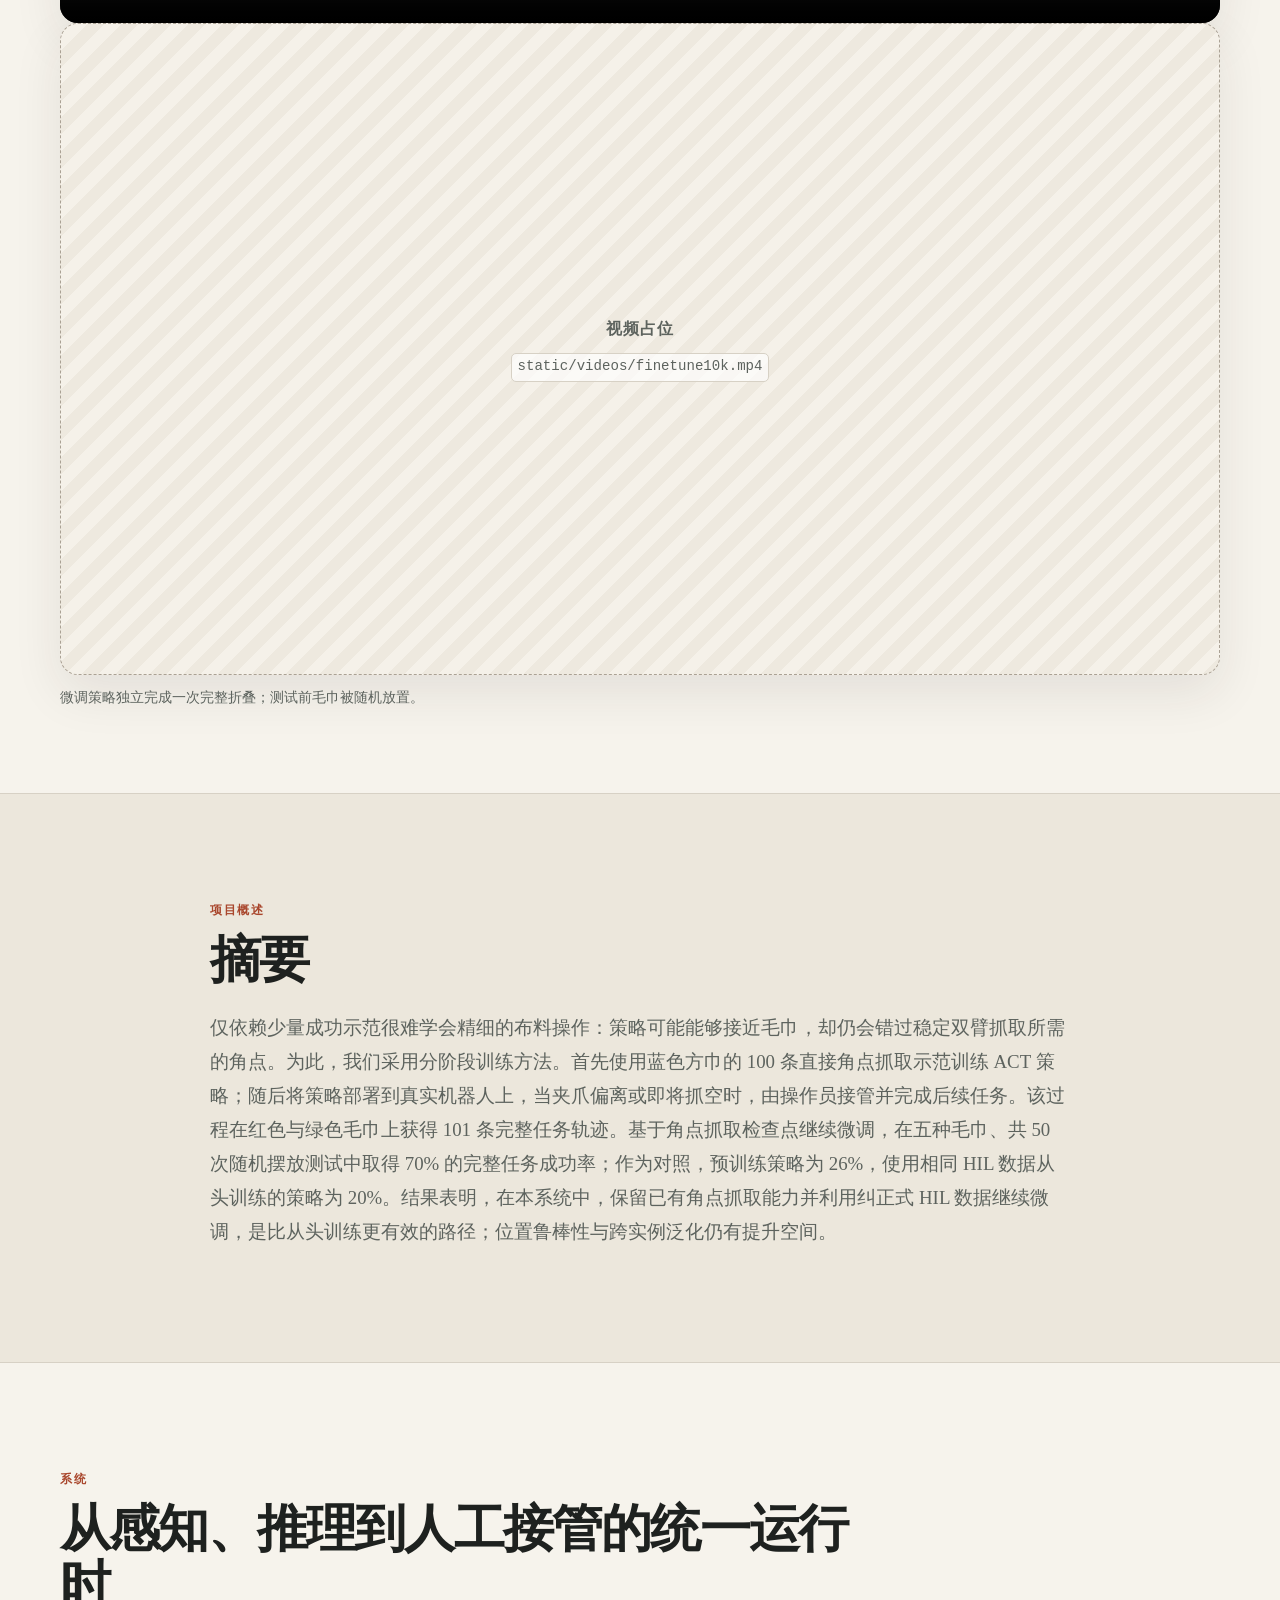
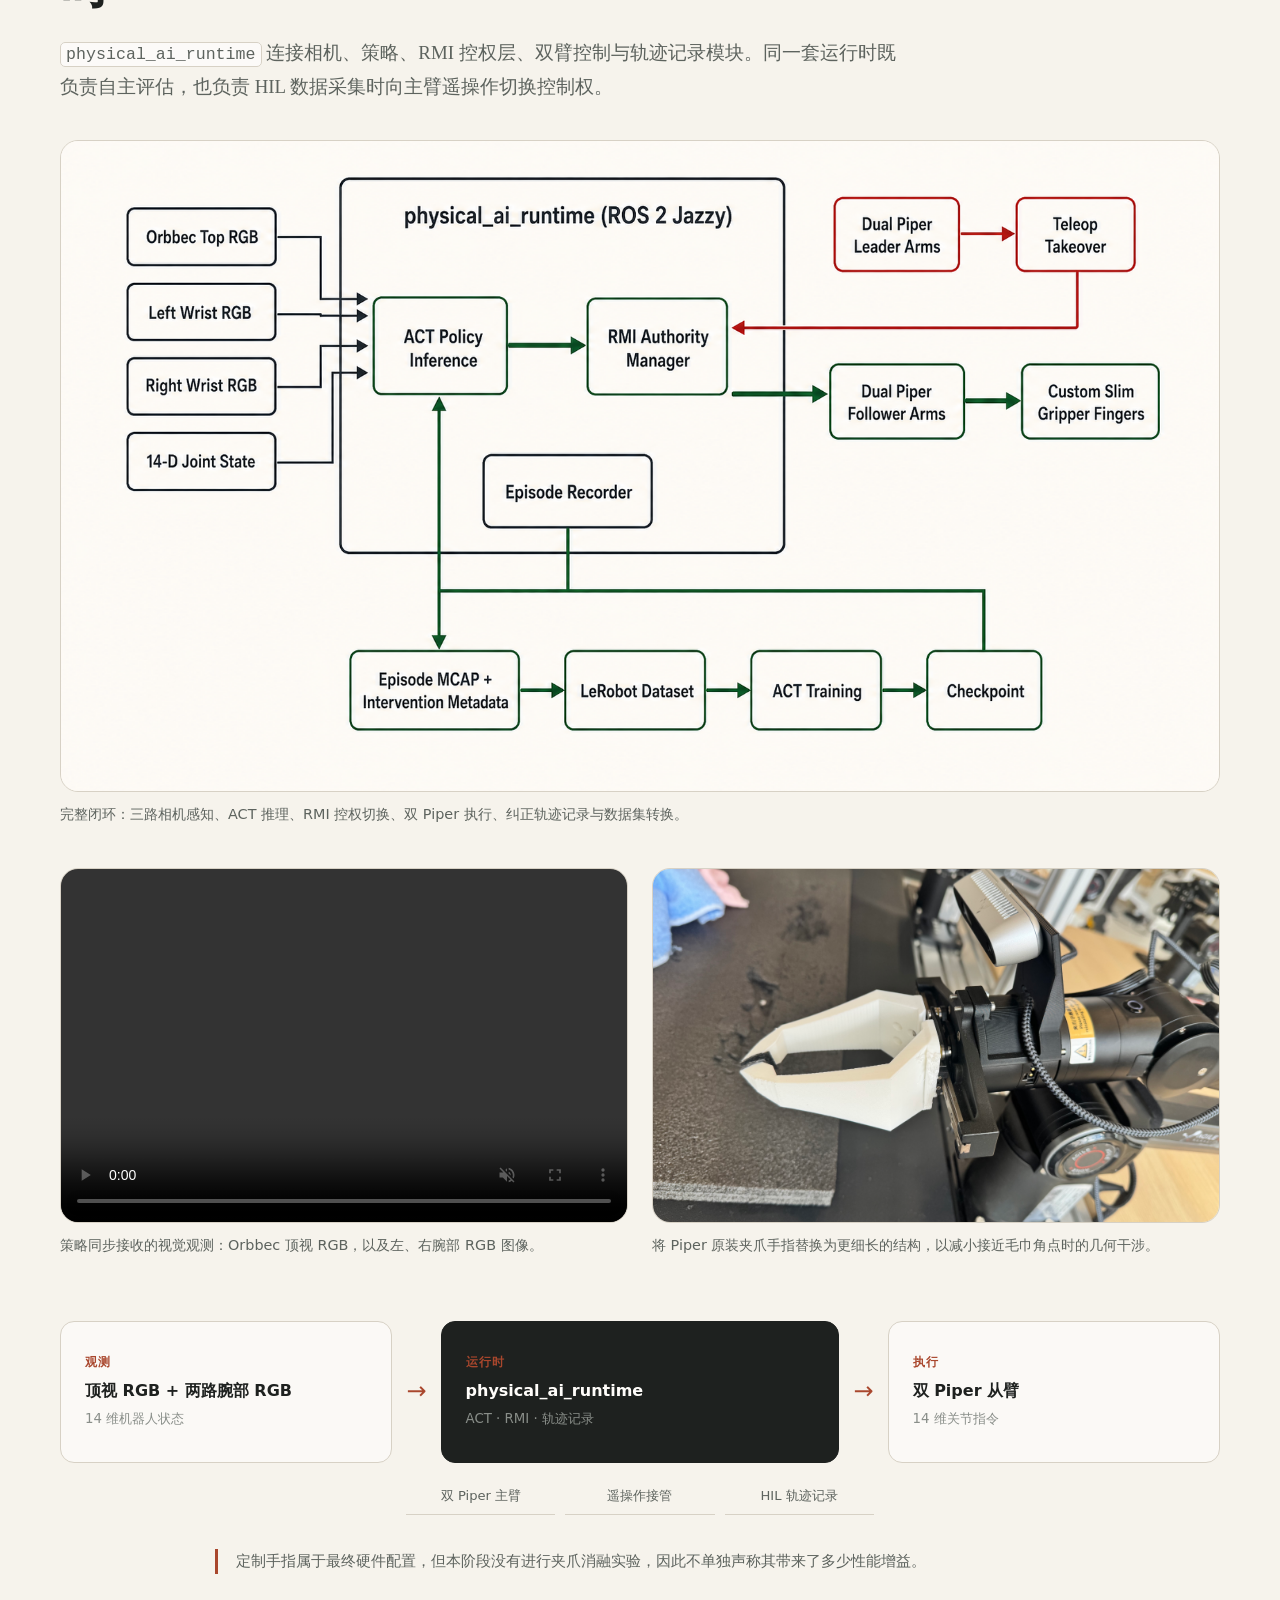
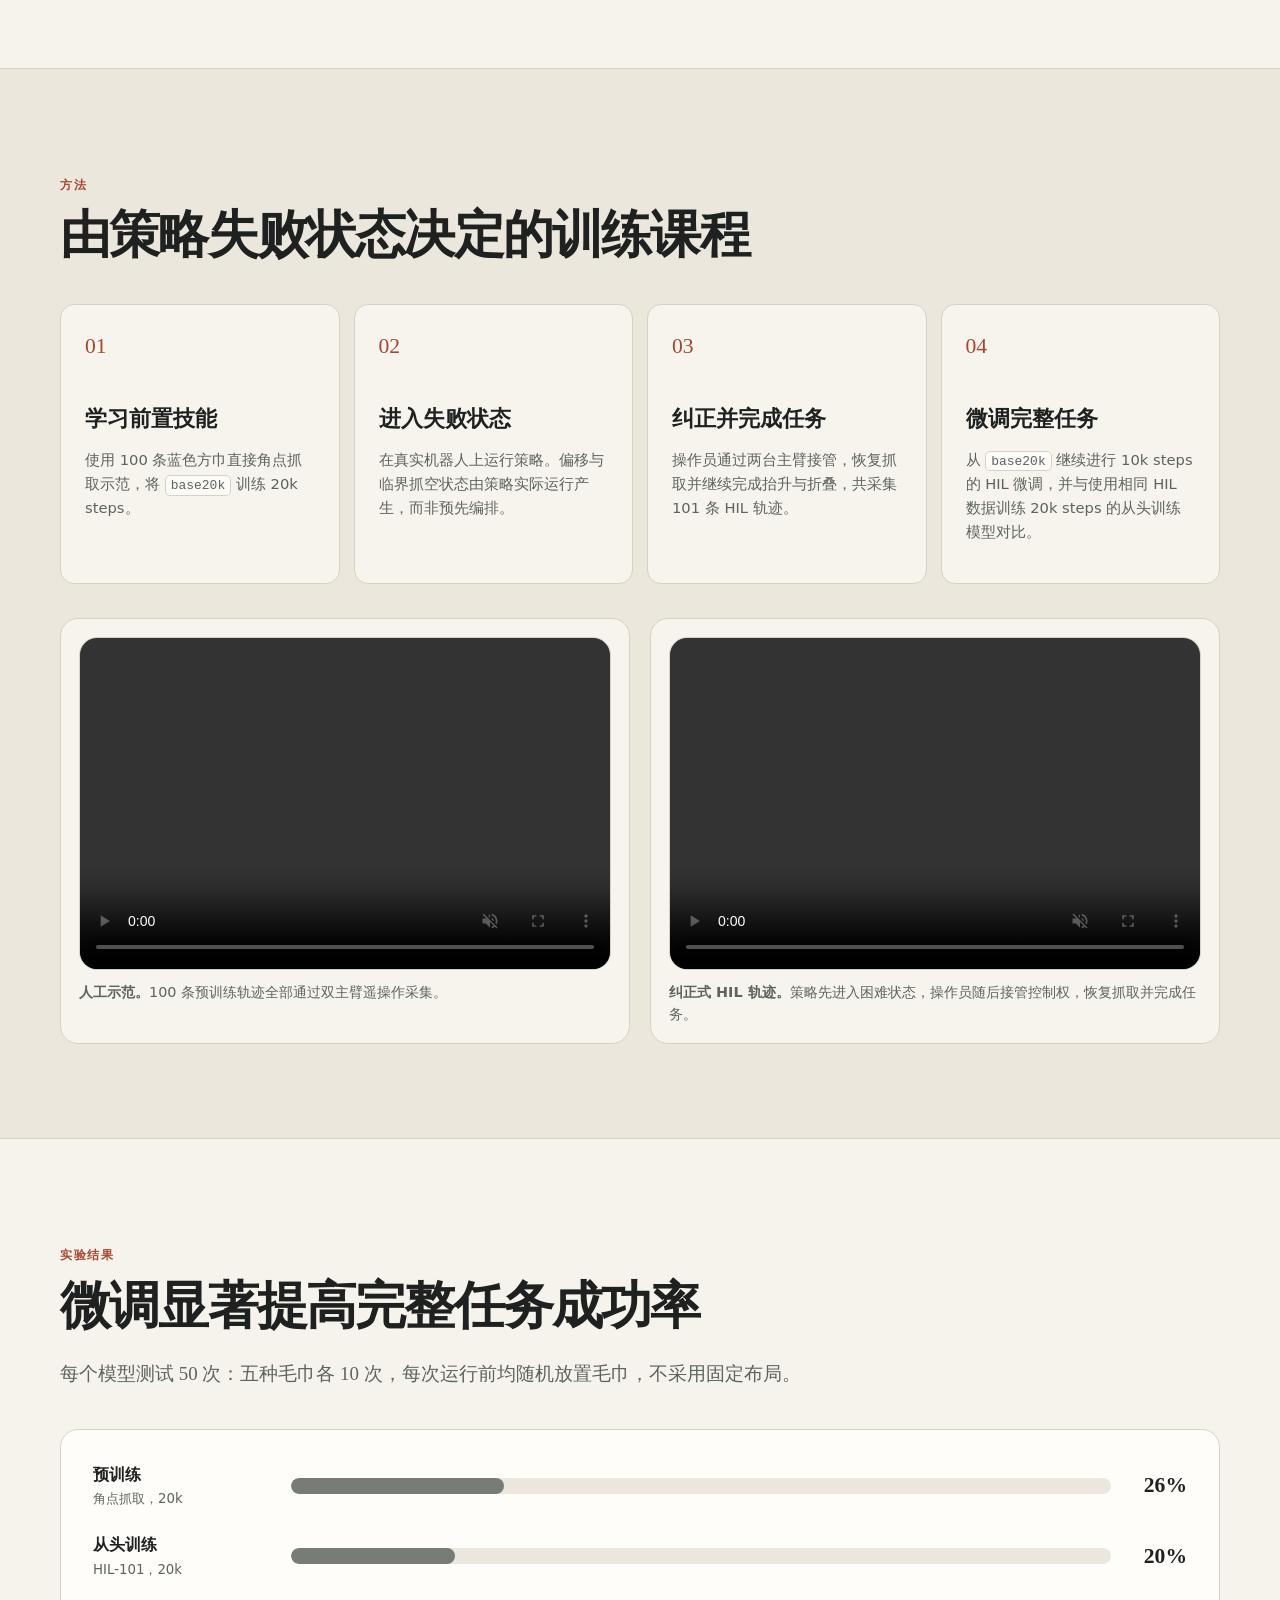
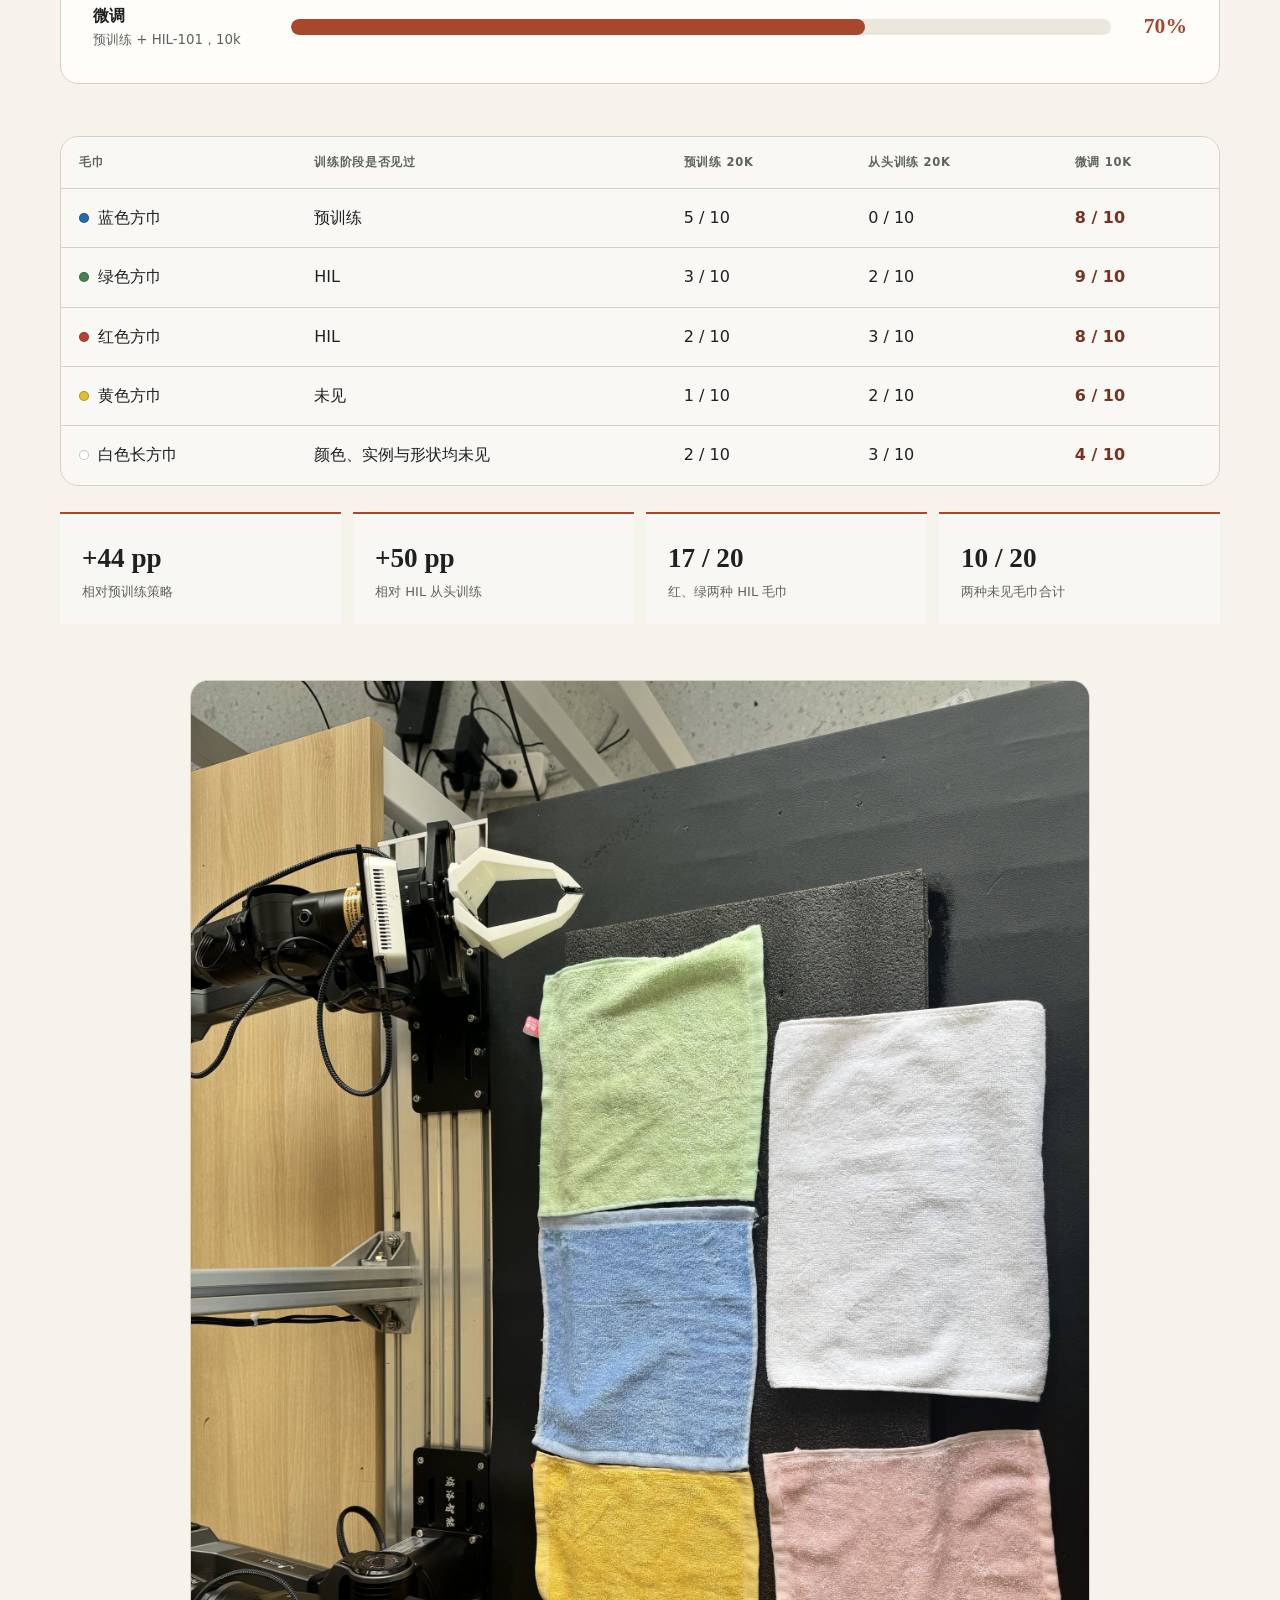
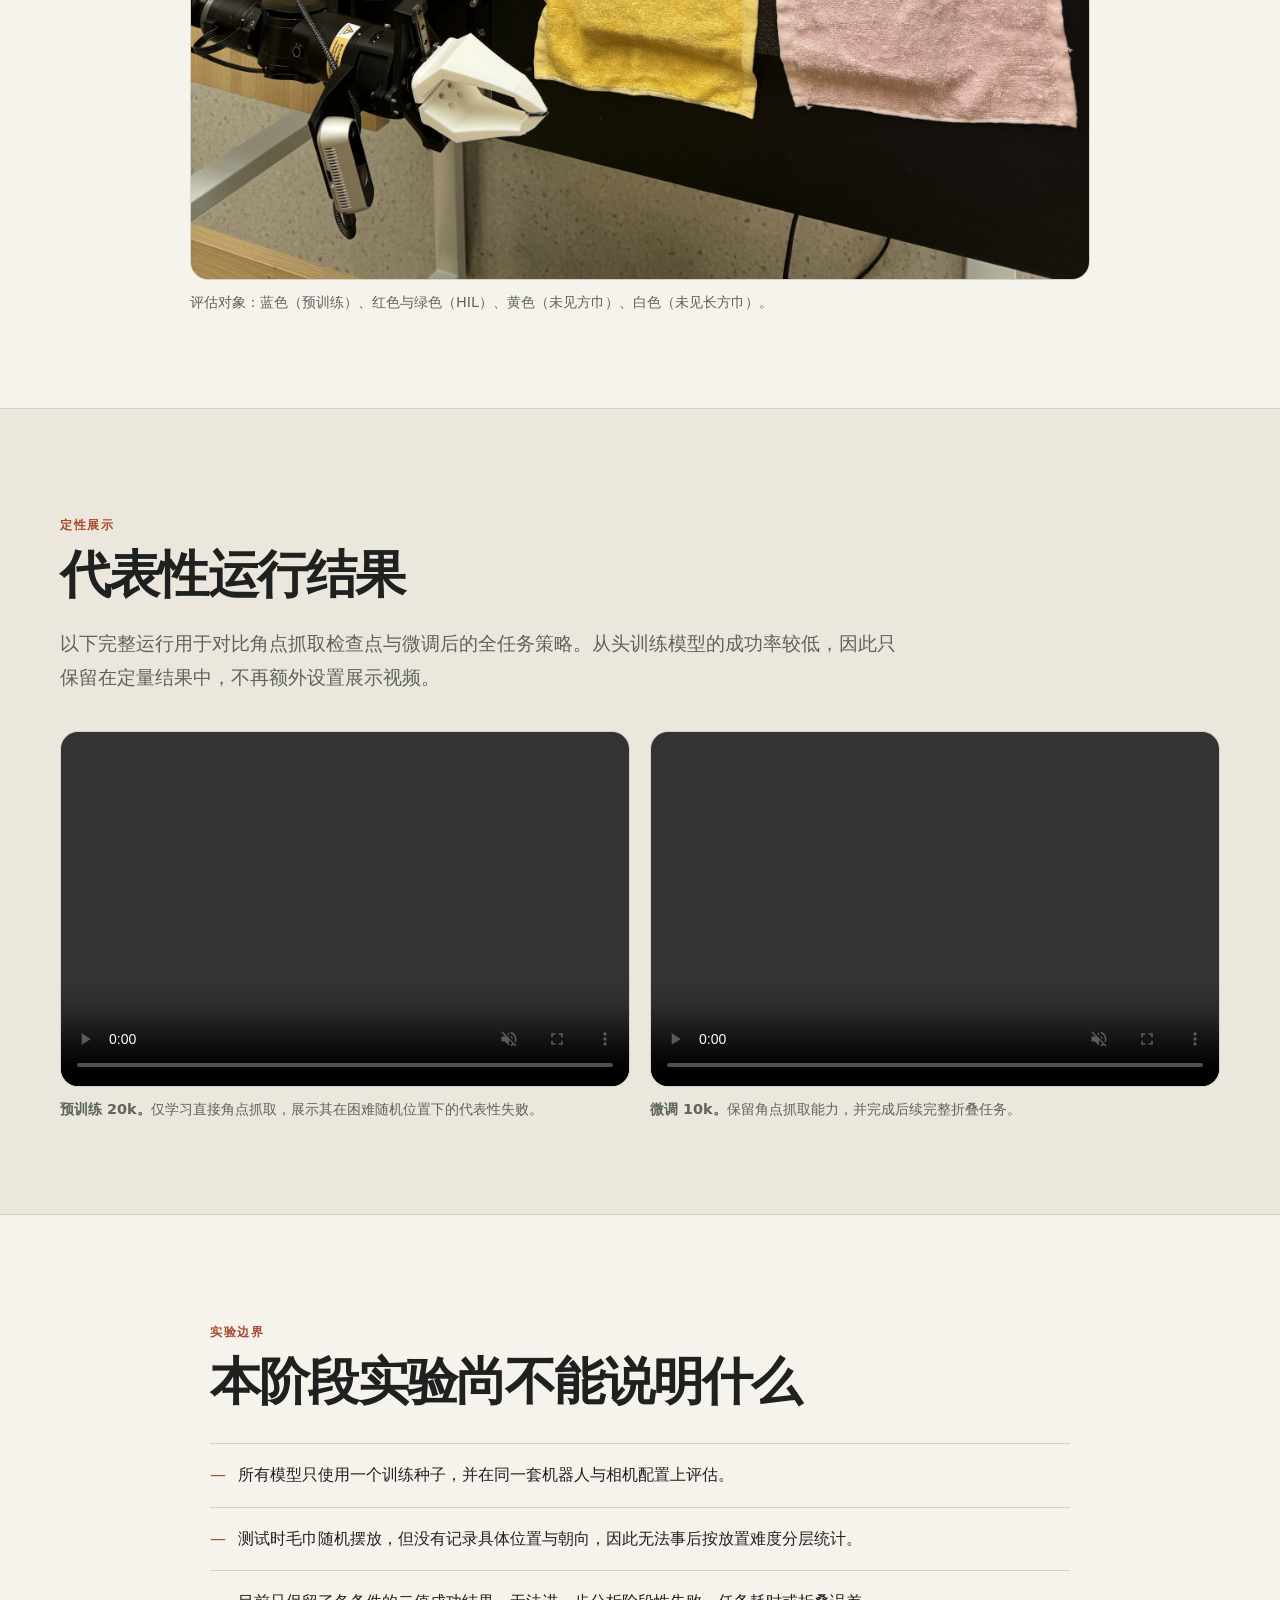
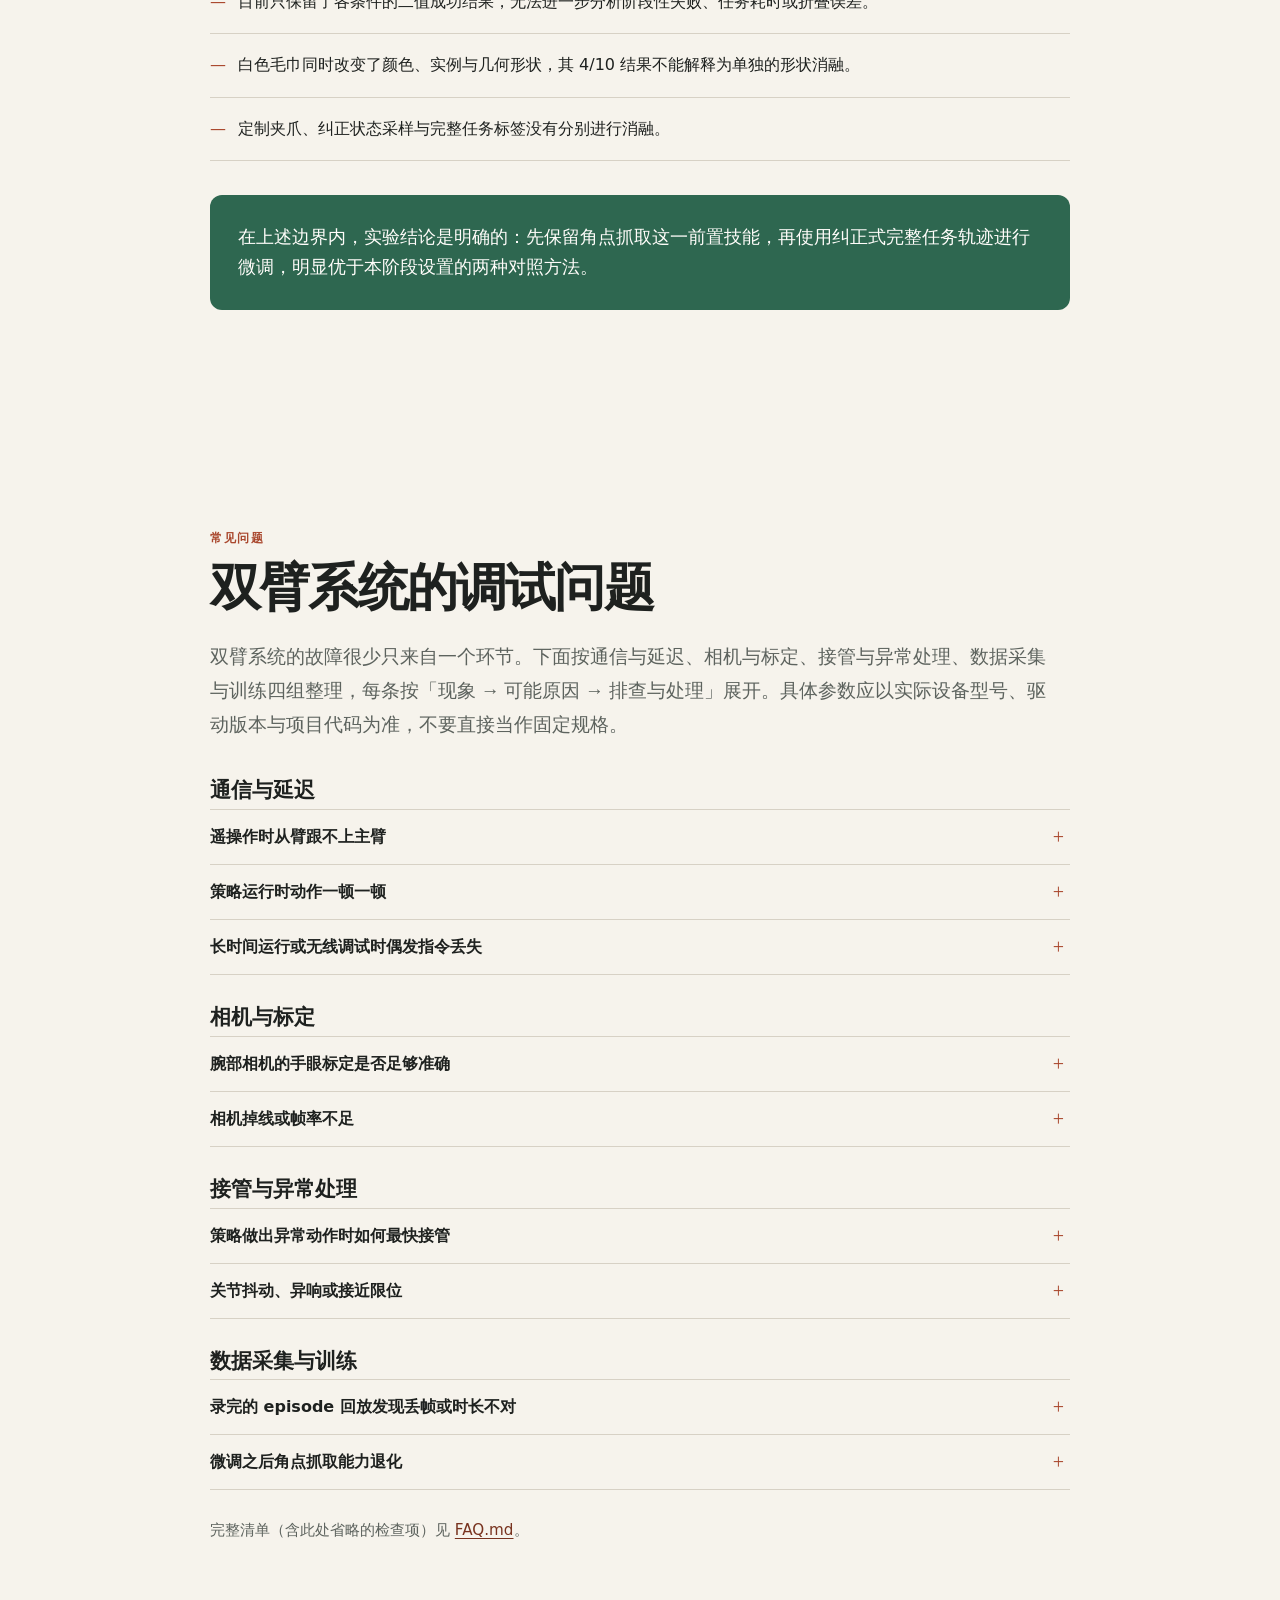
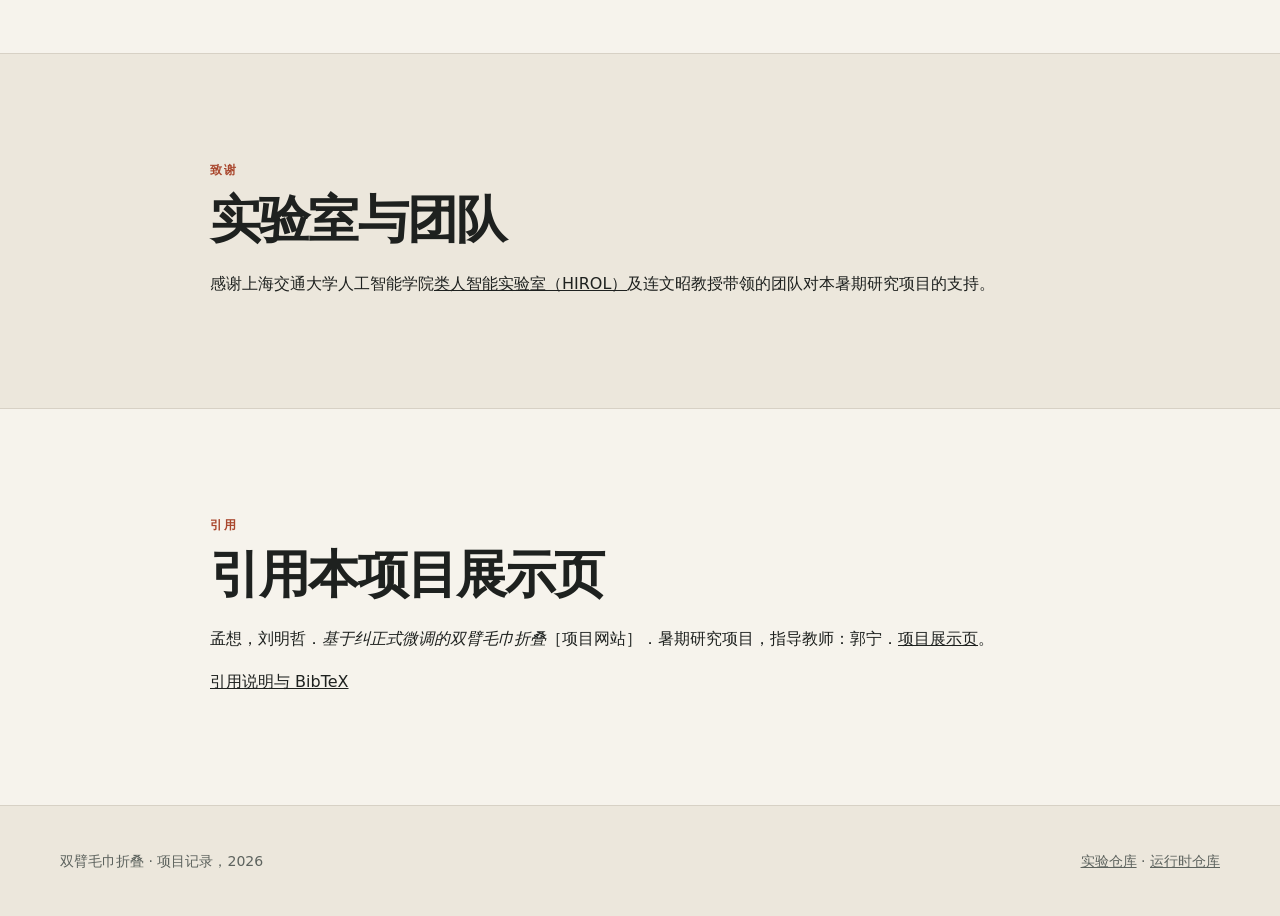
==== commit 418c1cb3: "feat: add collapsible FAQ section to both language pages Mirror the four FAQ groups from FAQ.md as c" ====
--- a/zh.html
+++ b/zh.html
@@ -27,6 +27,7 @@
         <a href="#method">方法</a>
         <a href="#results">结果</a>
         <a href="#media">视频</a>
+        <a href="#faq">常见问题</a>
       </div>
       <a class="language-switch" href="index.html" lang="en" aria-label="Switch to English">EN</a>
     </nav>
@@ -49,7 +50,7 @@
       </p>
       <div class="hero-actions">
         <a class="button primary" href="https://github.com/dream25851/ACT" target="_blank" rel="noreferrer"><svg class="github-icon" viewBox="0 0 24 24" aria-hidden="true"><path d="M12 .7a11.5 11.5 0 0 0-3.64 22.4c.58.1.79-.25.79-.56v-2.22c-3.22.7-3.9-1.37-3.9-1.37-.53-1.34-1.29-1.7-1.29-1.7-1.05-.72.08-.71.08-.71 1.17.08 1.78 1.2 1.78 1.2 1.04 1.78 2.72 1.27 3.38.97.1-.75.4-1.27.74-1.56-2.57-.29-5.27-1.28-5.27-5.68 0-1.26.45-2.28 1.19-3.09-.12-.29-.52-1.46.11-3.05 0 0 .97-.31 3.16 1.18A10.9 10.9 0 0 1 12 6.12c.98 0 1.94.13 2.85.38 2.2-1.49 3.16-1.18 3.16-1.18.63 1.59.23 2.76.11 3.05.74.81 1.19 1.83 1.19 3.09 0 4.41-2.71 5.38-5.29 5.67.42.36.79 1.06.79 2.14v3.27c0 .31.21.67.8.56A11.5 11.5 0 0 0 12 .7Z"/></svg>实验记录</a>
-        <a class="button secondary" href="https://github.com/dream25851/physical_ai_runtime" target="_blank" rel="noreferrer"><svg class="github-icon" viewBox="0 0 24 24" aria-hidden="true"><path d="M12 .7a11.5 11.5 0 0 0-3.64 22.4c.58.1.79-.25.79-.56v-2.22c-3.22.7-3.9-1.37-3.9-1.37-.53-1.34-1.29-1.7-1.29-1.7-1.05-.72.08-.71.08-.71 1.17.08 1.78 1.2 1.78 1.2 1.04 1.78 2.72 1.27 3.38.97.1-.75.4-1.27.74-1.56-2.57-.29-5.27-1.28-5.27-5.68 0-1.26.45-2.28 1.19-3.09-.12-.29-.52-1.46.11-3.05 0 0 .97-.31 3.16 1.18A10.9 10.9 0 0 1 12 6.12c.98 0 1.94.13 2.85.38 2.2-1.49 3.16-1.18 3.16-1.18.63 1.59.23 2.76.11 3.05.74.81 1.19 1.83 1.19 3.09 0 4.41-2.71 5.38-5.29 5.67.42.36.79 1.06.79 2.14v3.27c0 .31.21.67.8.56A11.5 11.5 0 0 0 12 .7Z"/></svg>Physical AI Runtime</a>
+        <a class="button secondary" href="https://github.com/dream25851/mrobots_piper" target="_blank" rel="noreferrer"><svg class="github-icon" viewBox="0 0 24 24" aria-hidden="true"><path d="M12 .7a11.5 11.5 0 0 0-3.64 22.4c.58.1.79-.25.79-.56v-2.22c-3.22.7-3.9-1.37-3.9-1.37-.53-1.34-1.29-1.7-1.29-1.7-1.05-.72.08-.71.08-.71 1.17.08 1.78 1.2 1.78 1.2 1.04 1.78 2.72 1.27 3.38.97.1-.75.4-1.27.74-1.56-2.57-.29-5.27-1.28-5.27-5.68 0-1.26.45-2.28 1.19-3.09-.12-.29-.52-1.46.11-3.05 0 0 .97-.31 3.16 1.18A10.9 10.9 0 0 1 12 6.12c.98 0 1.94.13 2.85.38 2.2-1.49 3.16-1.18 3.16-1.18.63 1.59.23 2.76.11 3.05.74.81 1.19 1.83 1.19 3.09 0 4.41-2.71 5.38-5.29 5.67.42.36.79 1.06.79 2.14v3.27c0 .31.21.67.8.56A11.5 11.5 0 0 0 12 .7Z"/></svg>Physical AI Runtime</a>
       </div>
       <div class="headline-metrics" aria-label="核心结果">
         <div class="metric"><strong>70%</strong><span>微调策略成功率</span></div>
@@ -292,6 +293,168 @@
         <p class="closing-statement">在上述边界内，实验结论是明确的：先保留角点抓取这一前置技能，再使用纠正式完整任务轨迹进行微调，明显优于本阶段设置的两种对照方法。</p>
       </div>
     </section>
+
+    <section class="paper-section" id="faq">
+      <div class="section-shell narrow">
+        <p class="section-kicker">常见问题</p>
+        <h2>双臂系统的调试问题</h2>
+        <p class="section-intro">双臂系统的故障很少只来自一个环节。下面按通信与延迟、相机与标定、接管与异常处理、数据采集与训练四组整理，每条按「现象 → 可能原因 → 排查与处理」展开。具体参数应以实际设备型号、驱动版本与项目代码为准，不要直接当作固定规格。</p>
+
+        <div class="faq-groups">
+          <div class="faq-group">
+            <h3>通信与延迟</h3>
+
+            <details class="faq-item">
+              <summary>遥操作时从臂跟不上主臂</summary>
+              <div class="faq-body">
+                <p><strong>现象：</strong>推动主臂时，从臂响应明显滞后；加速时出现拖尾，停止操作后仍有短暂运动。</p>
+                <p><strong>可能原因：</strong>主臂状态读取、主从映射、从臂指令发布与驱动执行之间存在延迟或周期抖动。中间队列积压、控制周期不一致或驱动侧缓冲也会导致指令滞后。</p>
+                <p><strong>排查与处理：</strong></p>
+                <ol>
+                  <li>分别记录主臂状态话题与从臂指令话题的实际发布频率、时间戳与周期抖动，并与配置值对比。</li>
+                  <li>测量从主臂状态读取到从臂实际执行的端到端延迟，确认延迟主要产生在哪一环节。</li>
+                  <li>检查 ROS 2 QoS 配置、应用内部队列与驱动缓冲。</li>
+                  <li>检查 CAN 总线状态，必要时调整 CAN 参数。</li>
+                </ol>
+              </div>
+            </details>
+
+            <details class="faq-item">
+              <summary>策略运行时动作一顿一顿</summary>
+              <div class="faq-body">
+                <p><strong>现象：</strong>自主执行时动作出现卡顿、周期性停顿，或机械臂短暂停止后继续运动。</p>
+                <p><strong>可能原因：</strong>推理耗时波动、动作队列耗尽、观测更新不及时、录制与可视化占用资源，或驱动执行周期不稳定。</p>
+                <p><strong>排查与处理：</strong></p>
+                <ol>
+                  <li>记录每次推理耗时、相邻动作的生成间隔、观测时间戳与动作队列状态。对输出 action chunk 的策略，还应检查动作序列能否持续覆盖执行周期。</li>
+                  <li>将实测推理耗时与策略的动作更新要求对比，再决定是否排查模型负载、CPU/GPU 占用与控制循环调度。</li>
+                  <li>尽量将 episode 录制、画面预览与高频日志从关键控制循环中分离。</li>
+                  <li>检查观测是否滞后，重点关注图像、关节状态与动作执行时刻之间的时间差。</li>
+                </ol>
+              </div>
+            </details>
+
+            <details class="faq-item">
+              <summary>长时间运行或无线调试时偶发指令丢失</summary>
+              <div class="faq-body">
+                <p><strong>现象：</strong>运行一段时间后出现明显跳变或短暂停顿，日志中没有明确报错；无线网络远程调试时，动作偶尔卡顿。</p>
+                <p><strong>可能原因：</strong>线缆或供电问题、CAN 通信错误、网络丢包、节点负载过高，或通信超时后系统未及时进入预定的安全状态。</p>
+                <p><strong>排查与处理：</strong></p>
+                <ol>
+                  <li>检查 CAN、USB 与网络连接，确认线缆固定可靠、供电符合设备要求。</li>
+                  <li>查看 CAN 驱动状态、错误计数、通信超时日志与节点重启记录，避免只凭动作异常推断故障来源。</li>
+                  <li>无线调试时额外检查网络延迟、抖动与丢包；条件允许时优先用有线连接做基准测试。</li>
+                  <li>检查通信超时后的处理逻辑，确认失联时系统会按已验证的安全策略停止或限制运动，而不是继续执行过期指令。</li>
+                </ol>
+              </div>
+            </details>
+          </div>
+
+          <div class="faq-group">
+            <h3>相机与标定</h3>
+
+            <details class="faq-item">
+              <summary>腕部相机的手眼标定是否足够准确</summary>
+              <div class="faq-body">
+                <p><strong>现象：</strong>策略能够到达大致位置，但经常抓偏或抓空；左右夹爪的抓取结果也不一致。</p>
+                <p><strong>可能原因：</strong>相机与机械臂末端之间的外参存在误差，或相机支架、安装位置与线缆在运动过程中发生变化。</p>
+                <p><strong>排查与处理：</strong></p>
+                <ol>
+                  <li><strong>标定板验证。</strong>完成手眼标定后，将标定板固定在腕部相机视野内，根据标定结果控制末端运动到对应目标点上方，检查末端工具中心点（TCP）与目标位置的实际对齐情况。</li>
+                  <li><strong>检查安装稳定性。</strong>检查支架是否牢固，以及线缆在整个运动范围内是否对相机产生拉力。若相机实际安装位姿发生变化，应重新标定；否则可用标定板复验外参精度。</li>
+                  <li><strong>左右分别验证。</strong>左右腕部相机应分别标定和验证，不要默认两侧结构、安装误差或坐标变换完全对称。</li>
+                </ol>
+              </div>
+            </details>
+
+            <details class="faq-item">
+              <summary>相机掉线或帧率不足</summary>
+              <div class="faq-body">
+                <p><strong>现象：</strong>运行过程中一路画面突然变黑，或三路相机同时启动后帧率明显下降。</p>
+                <p><strong>可能原因：</strong>USB 带宽或供电不足。</p>
+                <p><strong>排查与处理：</strong></p>
+                <ol>
+                  <li>检查 USB 设备连接关系，Linux 系统可用 <code>lsusb -t</code> 查看拓扑。</li>
+                  <li>关闭任务不需要的图像流，例如深度流与红外流；若策略只使用 RGB，应确认没有无意中启用额外的数据流。</li>
+                  <li>检查各路相机的实际帧率、分辨率、USB 错误日志与驱动状态，必要时逐路启动相机做对比测试。</li>
+                </ol>
+              </div>
+            </details>
+          </div>
+
+          <div class="faq-group">
+            <h3>接管与异常处理</h3>
+
+            <details class="faq-item">
+              <summary>策略做出异常动作时如何最快接管</summary>
+              <div class="faq-body">
+                <p><strong>现象：</strong>策略向错误方向移动、接近桌面或其他障碍物，或抓取失败后仍继续执行后续动作。</p>
+                <p><strong>可能原因：</strong>当前状态超出训练数据分布，观测数据存在异常，或策略在该动作阶段表现较弱。</p>
+                <p><strong>排查与处理：</strong></p>
+                <ol>
+                  <li>若存在即将碰撞、夹伤或其他紧迫危险，应立即急停；普通策略纠正则通过已验证的控制权切换机制进入遥操作模式。</li>
+                  <li>每轮任务开始前，确认急停与接管入口可用，并确认自主控制与遥操作之间的权限切换条件明确。</li>
+                  <li>人工纠正轨迹可以作为有价值的训练数据，但应明确标记自主执行与人工接管的分界，并检查时间戳、观测与动作是否有效。存在严重缺失、错位或安全异常的片段不能直接作为有效样本。</li>
+                </ol>
+              </div>
+            </details>
+
+            <details class="faq-item">
+              <summary>关节抖动、异响或接近限位</summary>
+              <div class="faq-body">
+                <p><strong>现象：</strong>关节运行时出现抖动、异响、位置偏差，或机械臂频繁接近关节限位。</p>
+                <p><strong>可能原因：</strong>可能涉及机械干涉、安装松动、驱动报警、反馈异常、控制参数不合适、零点偏差，或关节长期在不合理的工作范围内运行。</p>
+                <p><strong>排查与处理：</strong></p>
+                <ol>
+                  <li>先停止自动任务，检查日志，确认是否存在过载或碰撞记录。</li>
+                  <li>检查机械结构、安装连接与运动范围，排除机械干涉、松动、线缆卡阻等问题。</li>
+                  <li>若机械臂曾发生碰撞或受到异常外力，应按设备维护流程检查零点与定位精度，不要未经确认就直接修改零点参数。</li>
+                </ol>
+              </div>
+            </details>
+          </div>
+
+          <div class="faq-group">
+            <h3>数据采集与训练</h3>
+
+            <details class="faq-item">
+              <summary>录完的 episode 回放发现丢帧或时长不对</summary>
+              <div class="faq-body">
+                <p><strong>现象：</strong>episode 回放出现画面跳变、动作中断、实际时长与预期不符，或部分数据缺失。</p>
+                <p><strong>可能原因：</strong>录制进程与控制进程竞争资源、磁盘写入阻塞、话题采样频率不同，或消息在采集与转换过程中被丢弃。</p>
+                <p><strong>排查与处理：</strong></p>
+                <ol>
+                  <li>优先将录制数据写入本地 SSD，避免在写入速度或稳定性不足的网络盘上直接采集。</li>
+                  <li>检查录制的话题范围，排除任务不需要的调试话题、点云与额外图像流。</li>
+                  <li>根据各话题预期的采样频率与实际时间戳，检查数据时长、时间间隔、缺失比例及观测与动作的对应关系。</li>
+                  <li>若数据集采用统一采样时刻组帧，应检查各帧所需观测与动作是否完整；各话题频率不同时，不能仅凭消息数量不同判定丢帧。</li>
+                  <li>对异常 episode 抽样回放，确认异常来自采集、同步还是后续转换。存在无法恢复的关键数据缺失或时序错位时，应剔除或单独标记，不要通过伪造时间戳掩盖问题。</li>
+                </ol>
+              </div>
+            </details>
+
+            <details class="faq-item">
+              <summary>微调之后角点抓取能力退化</summary>
+              <div class="faq-body">
+                <p><strong>现象：</strong>完整折叠任务的成功率有所提升，但在需要先抓起毛巾角点的情境下，策略反而比微调前更容易失败。</p>
+                <p><strong>可能原因：</strong>角点抓取样本占比不足、训练数据分布变化，或微调的学习率与训练步数不合适。</p>
+                <p><strong>排查与处理：</strong></p>
+                <ol>
+                  <li>先独立统计角点抓取阶段的成功率，与完整折叠任务的成功率分开记录。</li>
+                  <li>对比微调前后的失败案例，确认退化发生在识别角点、靠近目标、夹爪闭合还是抬起毛巾等具体阶段。</li>
+                  <li>在微调数据中有针对性地补充必须完成角点抓取的样本，覆盖不同毛巾颜色、位置与形态。</li>
+                  <li>检查训练集中的任务阶段分布、重复样本与数据质量，评估不同阶段数据的平衡情况。</li>
+                  <li>保存微调前的检查点，系统对比学习率、训练步数与数据配比的影响。若完整任务指标提高而角点抓取指标下降，应作为明确的性能权衡来评估，而不是只依据单一总成功率决定模型优劣。</li>
+                </ol>
+              </div>
+            </details>
+          </div>
+        </div>
+
+        <p class="faq-more">完整清单（含此处省略的检查项）见 <a href="FAQ.md">FAQ.md</a>。</p>
+      </div>
+    </section>
+
     <section class="paper-section muted" id="acknowledgements">
       <div class="section-shell narrow">
         <p class="section-kicker">致谢</p>
--- a/static/css/index.css
+++ b/static/css/index.css
@@ -826,3 +826,123 @@
   margin-top: 12px;
   color: var(--ink);
 }
+
+/* FAQ: collapsible troubleshooting entries */
+.faq-groups {
+  margin-top: 34px;
+  display: grid;
+  gap: 30px;
+}
+
+.faq-group h3 {
+  margin: 0 0 6px;
+  font-family: Georgia, "Times New Roman", serif;
+  font-size: 1.3rem;
+  line-height: 1.2;
+}
+
+.faq-item {
+  border-bottom: 1px solid var(--line);
+}
+
+.faq-item:first-of-type {
+  border-top: 1px solid var(--line);
+}
+
+.faq-item summary {
+  position: relative;
+  padding: 15px 34px 15px 0;
+  color: var(--ink);
+  font-size: 1rem;
+  font-weight: 600;
+  line-height: 1.5;
+  cursor: pointer;
+  list-style: none;
+}
+
+.faq-item summary::-webkit-details-marker {
+  display: none;
+}
+
+.faq-item summary::after {
+  content: "+";
+  position: absolute;
+  top: 50%;
+  right: 6px;
+  transform: translateY(-50%);
+  color: var(--accent);
+  font-family: Georgia, "Times New Roman", serif;
+  font-size: 1.25rem;
+  font-weight: 400;
+  line-height: 1;
+}
+
+.faq-item[open] summary::after {
+  content: "\2212";
+}
+
+.faq-item summary:hover {
+  color: var(--accent-dark);
+}
+
+.faq-item summary:focus-visible {
+  outline: 2px solid var(--accent);
+  outline-offset: 3px;
+}
+
+.faq-body {
+  padding: 2px 0 20px;
+  color: var(--muted);
+  font-size: 0.96rem;
+  line-height: 1.75;
+}
+
+.faq-body p {
+  margin: 0 0 10px;
+}
+
+.faq-body p:last-child {
+  margin-bottom: 0;
+}
+
+.faq-body strong {
+  color: var(--ink);
+  font-weight: 700;
+}
+
+.faq-body ol,
+.faq-body ul {
+  margin: 4px 0 0;
+  padding-left: 1.35em;
+}
+
+.faq-body li {
+  margin-bottom: 7px;
+}
+
+.faq-body li:last-child {
+  margin-bottom: 0;
+}
+
+.faq-more {
+  margin-top: 28px;
+  font-size: 0.95rem;
+  color: var(--muted);
+}
+
+.faq-more a {
+  color: var(--accent-dark);
+  text-decoration: underline;
+  text-underline-offset: 3px;
+}
+
+@media (max-width: 900px) {
+  .nav-links {
+    gap: 0.9rem;
+    font-size: 0.84rem;
+  }
+}
+
+#faq h2 {
+  text-wrap: balance;
+}
